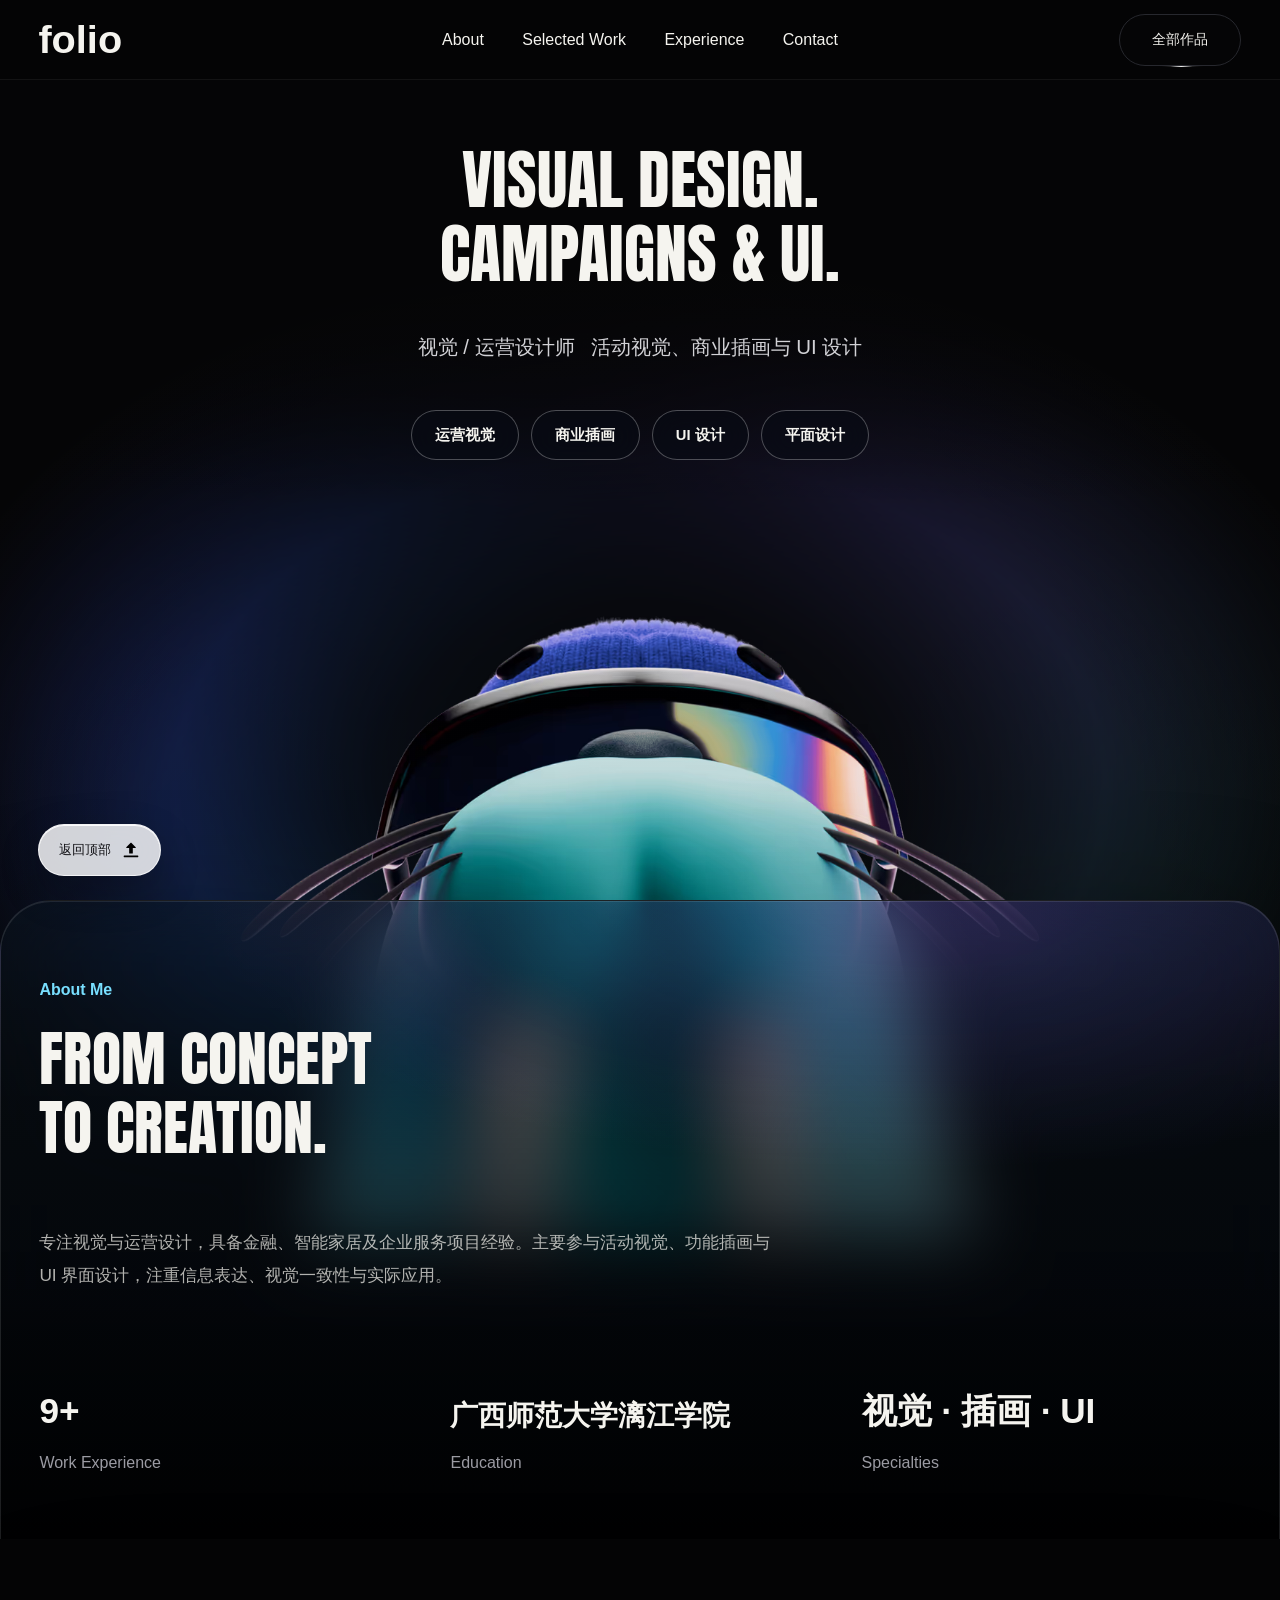
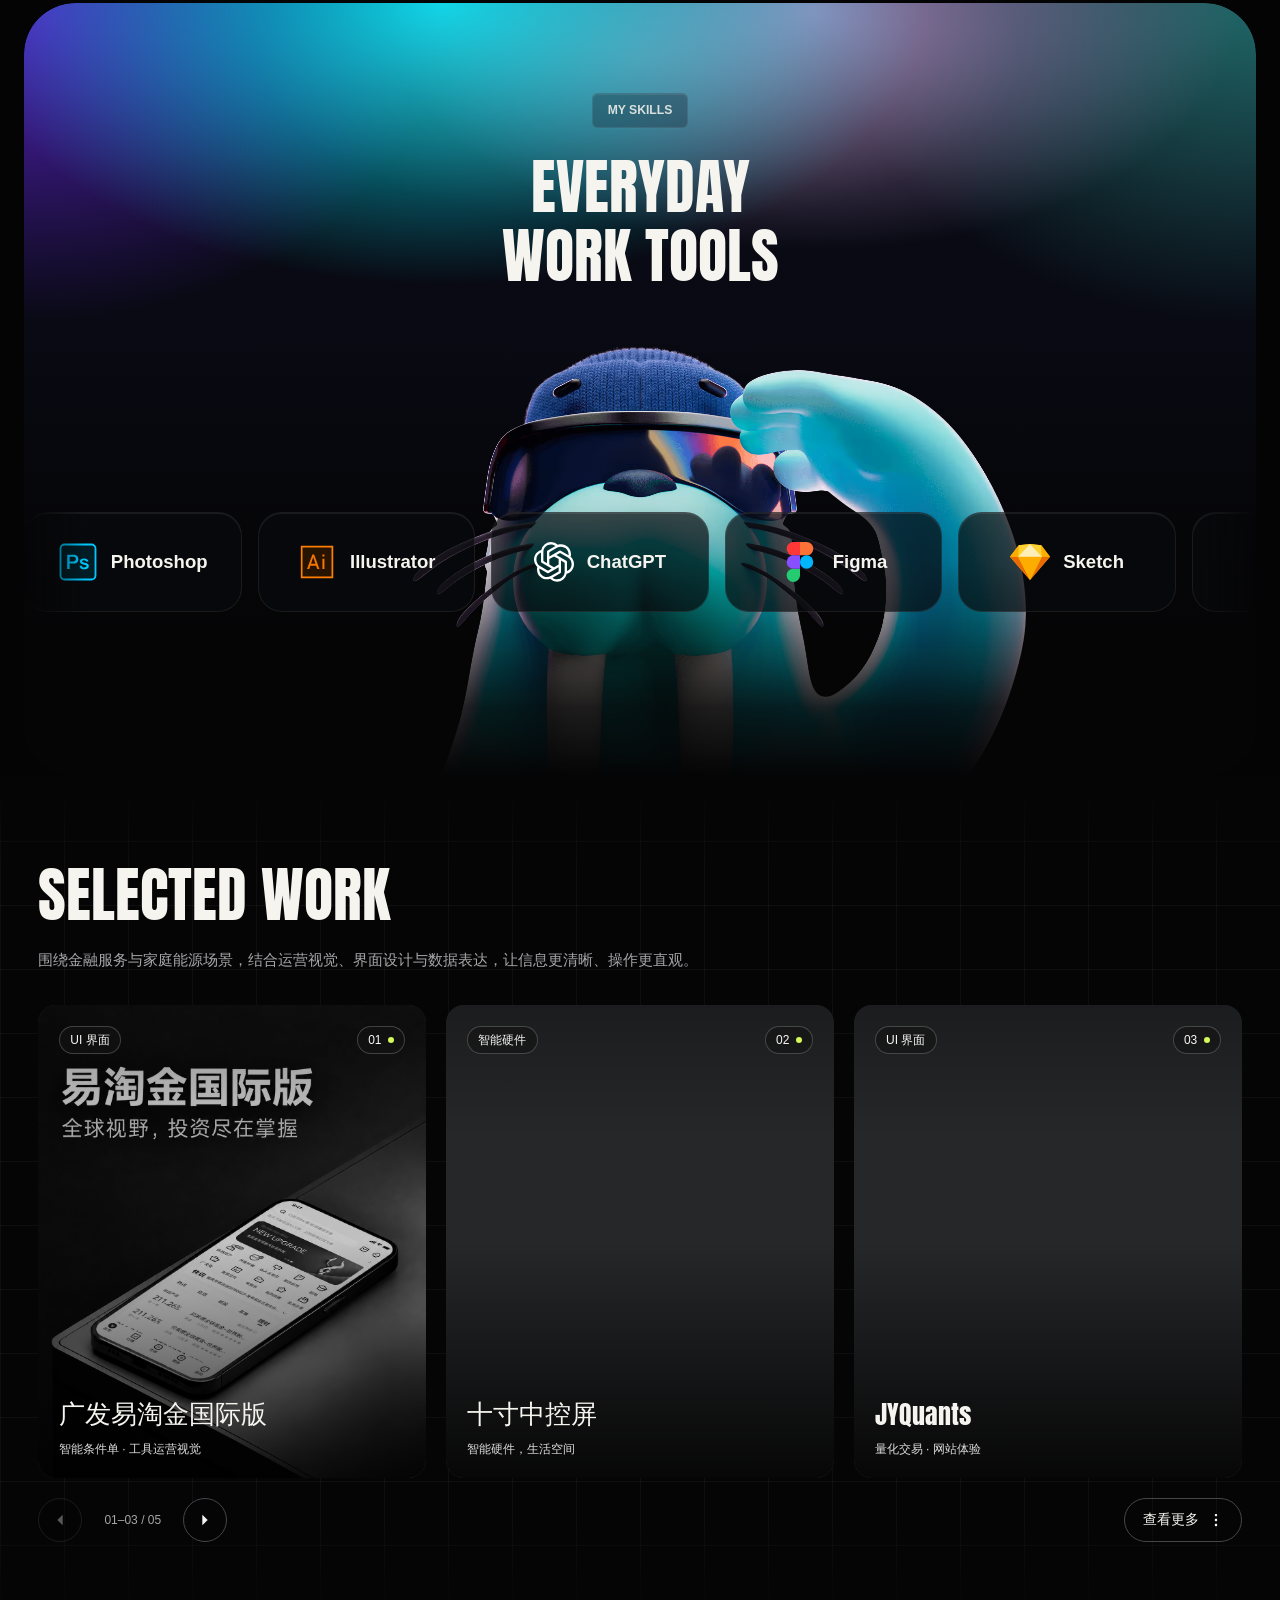
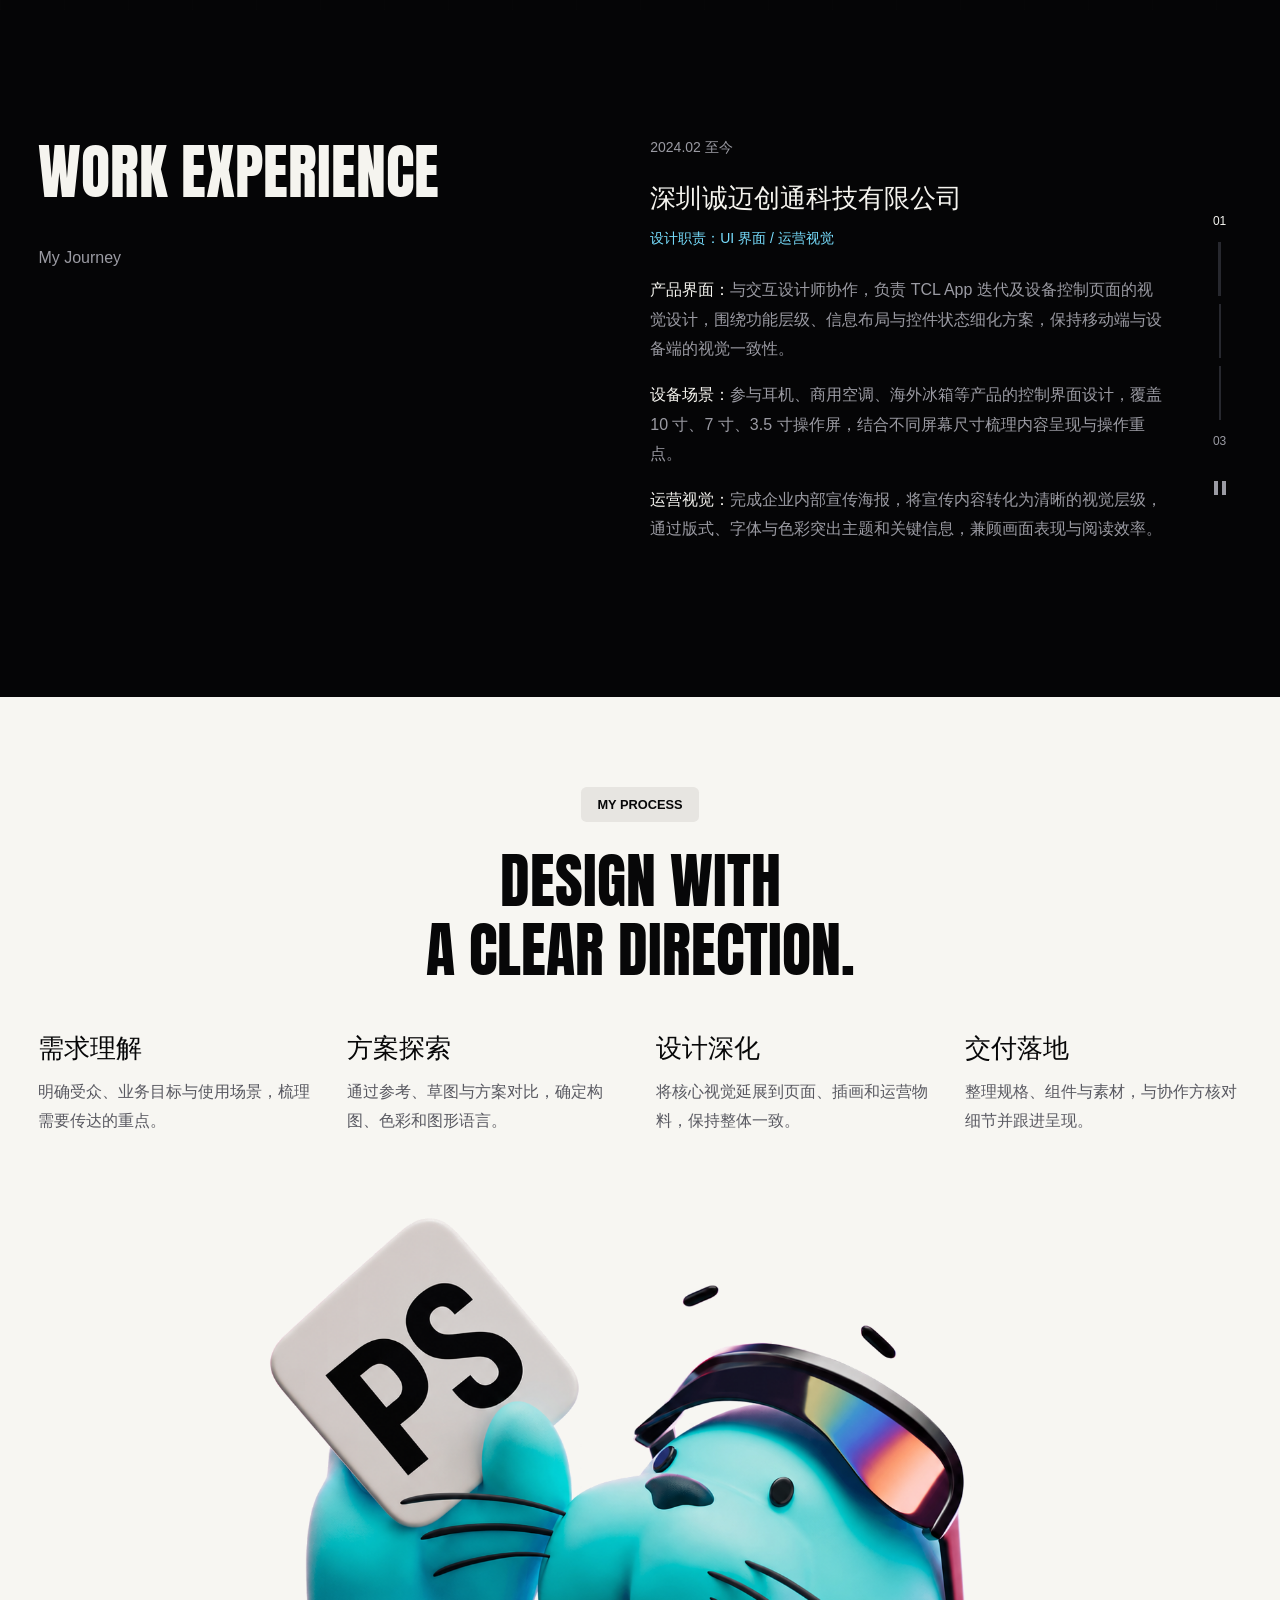
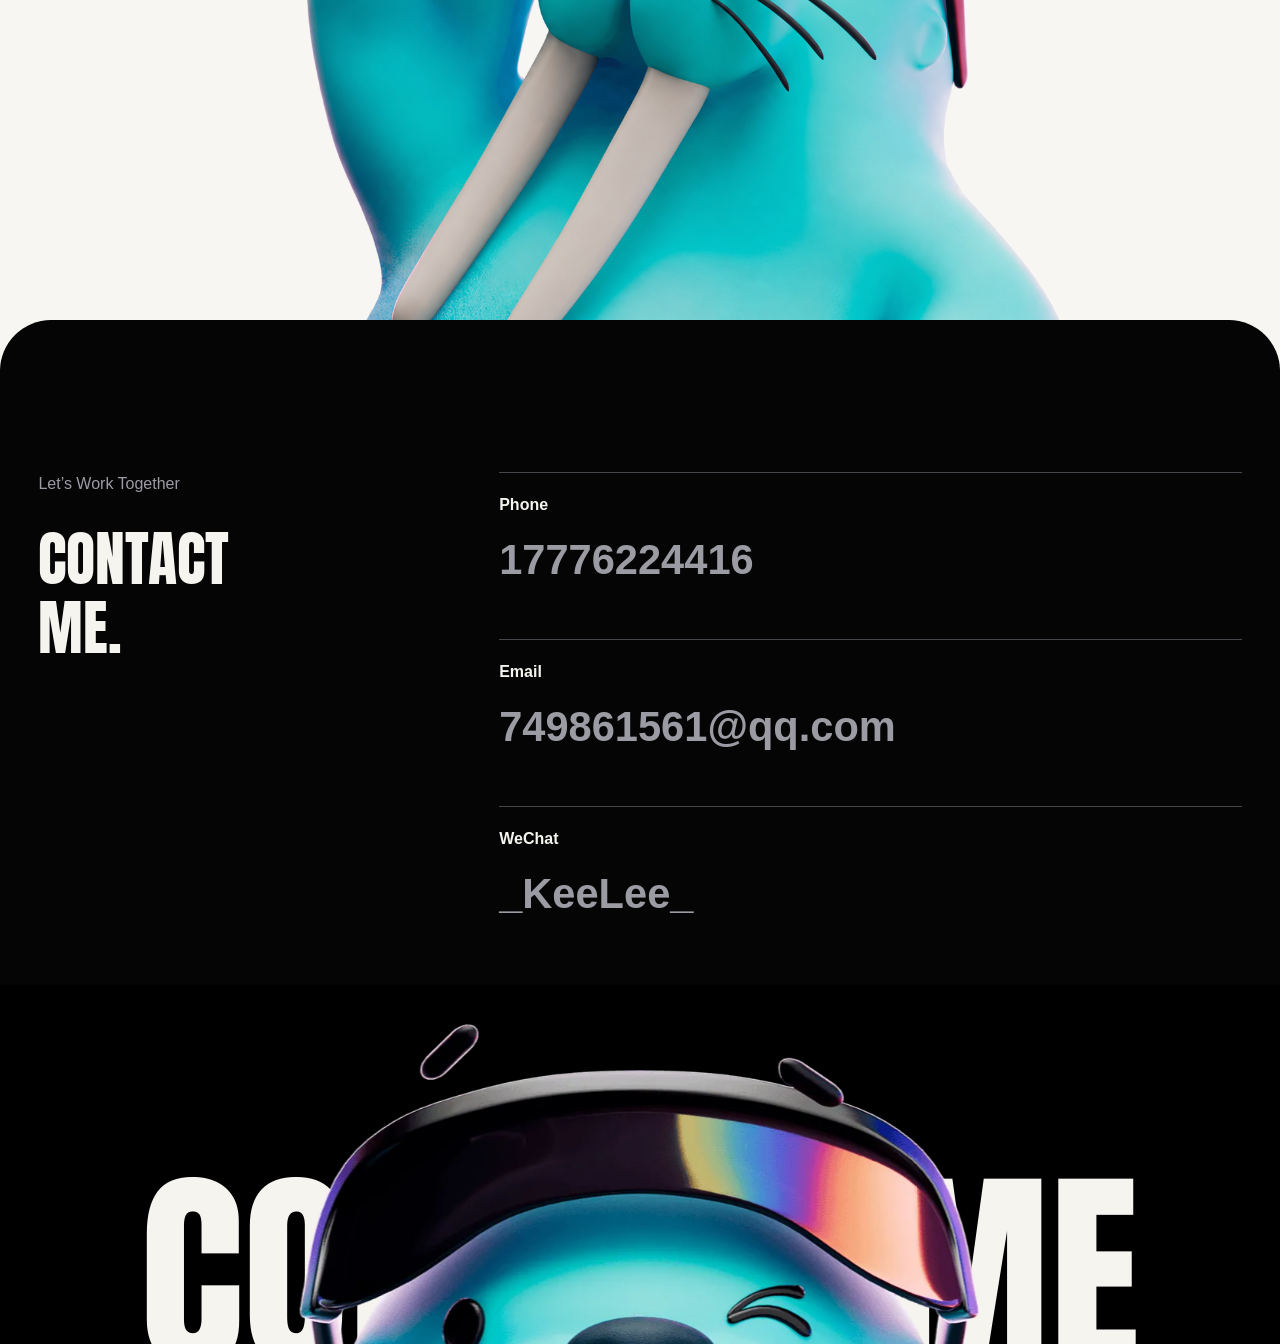
==== index.html @ f7115ee8 "Add personal portfolio website and deployment documentation" ====
<!doctype html>
<html lang="zh-CN">
  <head>
    <meta charset="UTF-8" />
    <meta name="viewport" content="width=device-width, initial-scale=1" />
    <meta name="color-scheme" content="dark" />
    <meta name="description" content="视觉与运营设计作品集，展示活动视觉、商业插画与 UI 界面设计，以及金融、智能家居和企业服务项目经验。" />
    <title>Folio | Visual &amp; Campaign Design</title>
    <link rel="preload" as="image" href="assets/walrus/hero.avif" type="image/avif" media="(min-width: 768px)" />
    <link rel="preload" as="image" href="assets/walrus/hero-mobile-extended.webp" type="image/webp" media="(max-width: 767px)" />
    <link rel="preload" href="assets/fonts/Anton-Regular.ttf" as="font" type="font/ttf" crossorigin />
    <link rel="stylesheet" href="styles.css?v=20260927-about-fluid" />
    <script src="projects.js?v=20260927-jyquants" defer></script>
    <script src="featured.js?v=20260927-jyquants-selected" defer></script>
    <script src="project-cards.js?v=20260927-category-tags" defer></script>
    <script src="script.js?v=20260927-mobile-refinement" defer></script>
  </head>
  <body class="home-page">
    <a class="skip-link" href="#main">跳转到正文</a>

    <header class="site-header" data-header>
      <a class="wordmark" href="#top" aria-label="Folio 首页">folio</a>
      <button class="menu-button" type="button" aria-expanded="false" aria-controls="site-nav" data-menu-button>菜单</button>
      <nav id="site-nav" class="site-nav" aria-label="主导航" data-nav>
        <a href="#work" lang="en">About</a>
        <a href="#selected-work" lang="en">Selected Work</a>
        <a href="#projects" lang="en">Experience</a>
        <a href="#contact" lang="en">Contact</a>
        <a class="home-mobile-work" href="work.html">全部作品</a>
      </nav>
      <a class="header-contact star-border-container custom-class" href="work.html" style="--star-color: white; --star-speed: 5s;">
        <span class="border-gradient-bottom" aria-hidden="true"></span>
        <span class="border-gradient-top" aria-hidden="true"></span>
        <span class="inner-content">
          <span>全部作品</span>
        </span>
      </a>
    </header>

    <main id="main">
      <div class="hero-world">
        <div class="hero-world-visual" data-image-frame>
          <picture>
            <source media="(max-width: 767px)" srcset="assets/walrus/hero-mobile-extended.webp" width="1092" height="1440" />
            <img src="assets/walrus/hero.avif" width="1100" height="868" alt="A turquoise walrus character wearing a blue beanie and reflective visor" fetchpriority="high" />
          </picture>
          <p class="media-fallback" aria-hidden="true">Hero artwork unavailable</p>
        </div>
        <section id="top" class="hero">
          <div class="hero-content reveal" data-reveal>
            <h1 lang="en"><span>Visual design.</span><span>Campaigns &amp; UI.</span></h1>
            <p class="hero-intro"><span>视觉 / 运营设计师</span><span>活动视觉、商业插画与 UI 设计</span></p>
            <ul class="hero-tags" aria-label="设计方向">
              <li>运营视觉</li>
              <li>商业插画</li>
              <li>UI 设计</li>
              <li>平面设计</li>
            </ul>
          </div>
        </section>

        <section id="work" class="work-bridge">
          <div class="work-glass-card reveal" data-reveal>
            <div>
              <p class="work-label" lang="en">About Me</p>
              <h2 class="home-cn-title" lang="en"><span>From concept</span><span>to creation.</span></h2>
            </div>
            <div class="work-glass-copy">
              <p>专注视觉与运营设计，具备金融、智能家居及企业服务项目经验。主要参与活动视觉、功能插画与 UI 界面设计，注重信息表达、视觉一致性与实际应用。</p>
            </div>
            <dl id="services" class="work-profile-facts" aria-label="个人信息">
              <div><dd>9+</dd><dt lang="en">Work Experience</dt></div>
              <div><dd class="work-profile-school">广西师范大学漓江学院</dd><dt lang="en">Education</dt></div>
              <div><dd>视觉 · 插画 · UI</dd><dt lang="en">Specialties</dt></div>
            </dl>
          </div>
        </section>
      </div>

      <section id="about" class="partners" aria-labelledby="partners-title" data-partners>
        <div class="partners-aurora" aria-hidden="true"></div>

        <div class="partners-copy reveal" data-reveal>
          <p lang="en">My Skills</p>
          <h2 id="partners-title" lang="en"><span>Everyday</span><span>Work Tools</span></h2>
        </div>

        <div class="partners-art">
          <figure class="partners-mascot" data-image-frame>
            <img src="assets/walrus/salute.avif" width="1540" height="1848" alt="The turquoise walrus character saluting behind the collaborator logos" loading="lazy" />
            <p class="media-fallback" aria-hidden="true">Mascot artwork unavailable</p>
          </figure>
        </div>

        <div class="partner-rail" role="region" aria-label="个人技能：设计软件与 AI 工具。可拖动或使用左右方向键浏览。" tabindex="0" data-partner-rail>
          <div class="partner-flow" data-partner-flow>
            <div class="partner-track" data-partner-track>
              <div class="partner-logo-group" role="list">
                <div class="partner-logo-card" role="listitem"><img class="tool-logo tool-logo-photoshop" src="assets/tool-logos/photoshop-custom.svg" alt="" width="40" height="40" loading="lazy" decoding="async"><span>Photoshop</span></div>
                <div class="partner-logo-card" role="listitem"><img class="tool-logo tool-logo-illustrator" src="assets/tool-logos/illustrator-custom.svg" alt="" width="40" height="40" loading="lazy" decoding="async"><span>Illustrator</span></div>
                <div class="partner-logo-card" role="listitem"><img class="tool-logo tool-logo-chatgpt" src="assets/tool-logos/chatgpt.svg" alt="" width="40" height="40" loading="lazy" decoding="async"><span>ChatGPT</span></div>
                <div class="partner-logo-card" role="listitem"><img class="tool-logo tool-logo-figma" src="assets/tool-logos/figma.svg" alt="" width="40" height="40" loading="lazy" decoding="async"><span>Figma</span></div>
                <div class="partner-logo-card" role="listitem"><img class="tool-logo tool-logo-sketch" src="assets/tool-logos/sketch.svg" alt="" width="40" height="40" loading="lazy" decoding="async"><span>Sketch</span></div>
                <div class="partner-logo-card" role="listitem"><img class="tool-logo tool-logo-xd" src="assets/tool-logos/xd.svg" alt="" width="40" height="40" loading="lazy" decoding="async"><span>XD</span></div>
                <div class="partner-logo-card" role="listitem"><img class="tool-logo tool-logo-jimeng" src="assets/tool-logos/jimeng.svg" alt="" width="40" height="40" loading="lazy" decoding="async"><span>即梦AI</span></div>
                <div class="partner-logo-card" role="listitem"><img class="tool-logo tool-logo-nanobanana" src="assets/tool-logos/nanobanana.svg" alt="" width="40" height="40" loading="lazy" decoding="async"><span>Nano Banana</span></div>
              </div>
              <div class="partner-logo-group" aria-hidden="true">
                <div class="partner-logo-card"><img class="tool-logo tool-logo-photoshop" src="assets/tool-logos/photoshop-custom.svg" alt="" width="40" height="40" loading="lazy" decoding="async"><span>Photoshop</span></div>
                <div class="partner-logo-card"><img class="tool-logo tool-logo-illustrator" src="assets/tool-logos/illustrator-custom.svg" alt="" width="40" height="40" loading="lazy" decoding="async"><span>Illustrator</span></div>
                <div class="partner-logo-card"><img class="tool-logo tool-logo-chatgpt" src="assets/tool-logos/chatgpt.svg" alt="" width="40" height="40" loading="lazy" decoding="async"><span>ChatGPT</span></div>
                <div class="partner-logo-card"><img class="tool-logo tool-logo-figma" src="assets/tool-logos/figma.svg" alt="" width="40" height="40" loading="lazy" decoding="async"><span>Figma</span></div>
                <div class="partner-logo-card"><img class="tool-logo tool-logo-sketch" src="assets/tool-logos/sketch.svg" alt="" width="40" height="40" loading="lazy" decoding="async"><span>Sketch</span></div>
                <div class="partner-logo-card"><img class="tool-logo tool-logo-xd" src="assets/tool-logos/xd.svg" alt="" width="40" height="40" loading="lazy" decoding="async"><span>XD</span></div>
                <div class="partner-logo-card"><img class="tool-logo tool-logo-jimeng" src="assets/tool-logos/jimeng.svg" alt="" width="40" height="40" loading="lazy" decoding="async"><span>即梦AI</span></div>
                <div class="partner-logo-card"><img class="tool-logo tool-logo-nanobanana" src="assets/tool-logos/nanobanana.svg" alt="" width="40" height="40" loading="lazy" decoding="async"><span>Nano Banana</span></div>
              </div>
            </div>
          </div>
        </div>
      </section>

      <section id="selected-work" class="home-selected" aria-labelledby="selected-work-title">
        <div class="selected-shell">
          <header class="home-selected-heading">
            <h2 id="selected-work-title" lang="en">Selected Work</h2>
            <p class="selected-intro">围绕金融服务与家庭能源场景，结合运营视觉、界面设计与数据表达，让信息更清晰、操作更直观。</p>
          </header>
          <div id="selected-gallery" class="selected-grid" role="group" aria-label="精选作品，可横向滚动浏览">
          </div>
          <footer class="selected-footer">
            <div class="selected-controls" hidden>
              <button type="button" data-selected-prev aria-label="查看上一组精选作品" aria-controls="selected-gallery"><svg class="selected-arrow" viewBox="256 256 512 512" width="32" height="32" aria-hidden="true" focusable="false"><path d="M597.333333 512l-170.666666 170.666667V341.333333l170.666666 170.666667z" fill="currentColor" /></svg></button>
              <span class="selected-range" aria-live="polite" aria-atomic="true"></span>
              <button type="button" data-selected-next aria-label="查看下一组精选作品" aria-controls="selected-gallery"><svg class="selected-arrow" viewBox="256 256 512 512" width="32" height="32" aria-hidden="true" focusable="false"><path d="M597.333333 512l-170.666666 170.666667V341.333333l170.666666 170.666667z" fill="currentColor" /></svg></button>
            </div>
            <a class="selected-more" href="work.html">查看更多 <img class="selected-more-icon" src="assets/tool-logos/view-more-white.svg" alt="" aria-hidden="true" width="14" height="14"></a>
          </footer>
        </div>
      </section>

      <section id="projects" class="experience-timeline" aria-labelledby="experience-title">
        <div class="experience-layout">
          <header class="experience-heading">
            <h2 id="experience-title" lang="en">Work Experience</h2>
            <p lang="en">My Journey</p>
          </header>
          <div class="experience-player" data-experience-player>
            <div class="experience-viewport" id="experience-viewport" tabindex="0" role="region" aria-label="工作经历，可上下滚动浏览" data-experience-viewport>
          <ol class="experience-flow" aria-label="按时间从新到旧排列的工作经历">
            <li class="experience-entry">
              <article aria-labelledby="experience-identity">
                <h3 id="experience-identity" lang="zh-CN">深圳诚迈创通科技有限公司</h3>
                <button class="experience-expand" type="button" aria-expanded="false" aria-controls="experience-identity-content">查看更多 <span aria-hidden="true">＋</span></button>
                <div class="experience-content" id="experience-identity-content">
                  <time class="experience-date" datetime="2024-02">2024.02 至今</time>
                <p class="experience-role">设计职责：UI 界面 / 运营视觉</p>
                <ul class="experience-details">
                  <li><strong>产品界面：</strong>与交互设计师协作，负责 TCL App 迭代及设备控制页面的视觉设计，围绕功能层级、信息布局与控件状态细化方案，保持移动端与设备端的视觉一致性。</li>
                  <li><strong>设备场景：</strong>参与耳机、商用空调、海外冰箱等产品的控制界面设计，覆盖 10 寸、7 寸、3.5 寸操作屏，结合不同屏幕尺寸梳理内容呈现与操作重点。</li>
                  <li><strong>运营视觉：</strong>完成企业内部宣传海报，将宣传内容转化为清晰的视觉层级，通过版式、字体与色彩突出主题和关键信息，兼顾画面表现与阅读效率。</li>
                </ul>
                              </div>
              </article>
            </li>
            <li class="experience-entry">
              <article aria-labelledby="experience-motion">
                <h3 id="experience-motion" lang="zh-CN">博彦科技股份有限公司</h3>
                <button class="experience-expand" type="button" aria-expanded="false" aria-controls="experience-motion-content">查看更多 <span aria-hidden="true">＋</span></button>
                <div class="experience-content" id="experience-motion-content">
                  <time class="experience-date" datetime="2021-02">2021.02 至 2023.12</time>
                <p class="experience-role">设计职责：金融 UI / 活动视觉 / 插画</p>
                <ul class="experience-details">
                  <li><strong>运营与插画：</strong>独立完成功能页插画、活动视觉与休市日历设计，结合金融业务与节日主题，通过构图、色彩和图形突出活动权益与关键信息。</li>
                  <li><strong>产品界面：</strong>负责广发易淘金国际版 App 迭代及开户系统的界面视觉，细化布局、图标与操作状态，梳理金融信息层级，让业务内容更清晰、页面更易读。</li>
                  <li><strong>设计规范：</strong>协助建立 UI 规范，梳理字体、色彩、控件与状态样式，统一组件和页面表现，为后续迭代提供可复用的视觉参考。</li>
                </ul>
                              </div>
              </article>
            </li>
            <li class="experience-entry">
              <article aria-labelledby="experience-digital">
                <h3 id="experience-digital" lang="zh-CN">深圳蓝凌软件股份有限公司</h3>
                <button class="experience-expand" type="button" aria-expanded="false" aria-controls="experience-digital-content">查看更多 <span aria-hidden="true">＋</span></button>
                <div class="experience-content" id="experience-digital-content">
                  <time class="experience-date" datetime="2017-07">2017.07 至 2020.12</time>
                <p class="experience-role">设计职责：企业服务 UI / 宣传视觉</p>
                <ul class="experience-details">
                  <li><strong>界面设计：</strong>负责蓝凌专属钉钉的门户与小程序界面，将业务需求转化为页面布局与视觉方案，梳理功能入口和信息层级，让企业办公内容更清晰、操作重点更突出。</li>
                  <li><strong>宣传视觉：</strong>完成宣传横幅与产品海报，围绕产品定位探索构图、字体与色彩搭配，突出产品特点和核心信息，保持宣传物料的视觉一致性。</li>
                  <li><strong>组件协作：</strong>参与需求讨论与自定义组件的视觉完善，细化布局、样式和信息呈现，协调组件与整体页面的关系，支持设计方案整理与交付。</li>
                </ul>
                              </div>
              </article>
            </li>
          </ol>
            </div>
            <div class="experience-controls" aria-label="工作经历播放控制">
              <span class="experience-count" aria-hidden="true" data-experience-count>01</span>
              <div class="experience-progress" aria-label="选择工作经历">
                <button type="button" class="experience-segment" aria-label="查看深圳诚迈创通科技有限公司的经历" aria-controls="experience-viewport" aria-current="step" data-experience-step="0"><span><i></i></span></button>
                <button type="button" class="experience-segment" aria-label="查看博彦科技股份有限公司的经历" aria-controls="experience-viewport" data-experience-step="1"><span><i></i></span></button>
                <button type="button" class="experience-segment" aria-label="查看深圳蓝凌软件股份有限公司的经历" aria-controls="experience-viewport" data-experience-step="2"><span><i></i></span></button>
              </div>
              <span class="experience-total" aria-hidden="true">03</span>
              <button type="button" class="experience-toggle" data-experience-toggle aria-label="暂停自动播放" aria-controls="experience-viewport"><span class="experience-playback-icon" aria-hidden="true"></span></button>
            </div>
          </div>
        </div>
      </section>

      <section id="process" class="process-interlude" aria-labelledby="process-title">
        <div class="process-copy reveal" data-reveal>
          <p lang="en">My Process</p>
          <h2 id="process-title" class="home-cn-title" lang="en"><span>Design with</span><span>a clear direction.</span></h2>
          <ol class="home-methods">
            <li><svg class="method-icon" viewBox="0 0 24 24" width="28" height="28" fill="none" stroke="currentColor" stroke-width="1.6" stroke-linecap="round" stroke-linejoin="round" aria-hidden="true" focusable="false"><circle cx="10.5" cy="10.5" r="6.5"/><path d="m16 16 5 5M8 9h5M8 12h3"/></svg><h3 lang="zh-CN">需求理解</h3><p>明确受众、业务目标与使用场景，梳理需要传达的重点。</p></li>
            <li><svg class="method-icon" viewBox="0 0 24 24" width="28" height="28" fill="none" stroke="currentColor" stroke-width="1.6" stroke-linecap="round" stroke-linejoin="round" aria-hidden="true" focusable="false"><path d="M9 18h6M10 22h4M8.5 14.5a6 6 0 1 1 7 0c-.8.6-1.5 1.5-1.5 3.5h-4c0-2-.7-2.9-1.5-3.5Z"/></svg><h3 lang="zh-CN">方案探索</h3><p>通过参考、草图与方案对比，确定构图、色彩和图形语言。</p></li>
            <li><svg class="method-icon" viewBox="0 0 24 24" width="28" height="28" fill="none" stroke="currentColor" stroke-width="1.6" stroke-linecap="round" stroke-linejoin="round" aria-hidden="true" focusable="false"><path d="m12 3 9 5-9 5-9-5 9-5ZM3 12l9 5 9-5M3 16l9 5 9-5"/></svg><h3 lang="zh-CN">设计深化</h3><p>将核心视觉延展到页面、插画和运营物料，保持整体一致。</p></li>
            <li><svg class="method-icon" viewBox="0 0 24 24" width="28" height="28" fill="none" stroke="currentColor" stroke-width="1.6" stroke-linecap="round" stroke-linejoin="round" aria-hidden="true" focusable="false"><rect x="4" y="5" width="16" height="16" rx="2"/><path d="M9 5V3h6v2M8 13l3 3 5-6"/></svg><h3 lang="zh-CN">交付落地</h3><p>整理规格、组件与素材，与协作方核对细节并跟进呈现。</p></li>
          </ol>
        </div>

        <figure class="process-art" data-image-frame>
          <img src="assets/walrus/token-ps.png" width="1341" height="1173" alt="The turquoise walrus character holding a tilted white PS card" loading="lazy" />
          <p class="media-fallback" aria-hidden="true">Process artwork unavailable</p>
        </figure>
      </section>


      <section id="contact" class="contact-directory" aria-labelledby="contact-directory-title">
        <header class="contact-directory-heading">
          <p lang="en">Let’s Work Together</p>
          <h2 id="contact-directory-title" lang="en">Contact<span class="contact-title-break"><br></span> Me.</h2>
        </header>
        <dl class="contact-directory-details">
          <div><dt lang="en">Phone</dt><dd><a href="tel:17776224416">17776224416</a></dd></div>
          <div><dt lang="en">Email</dt><dd><a href="mailto:749861561@qq.com">749861561@qq.com</a></dd></div>
          <div><dt lang="en">WeChat</dt><dd>_KeeLee_</dd></div>
        </dl>
      </section>



    </main>

    <!-- Keep the fixed control outside the footer stacking context. -->
    <a class="end-back" href="#top">返回顶部 <img class="end-back-icon" src="assets/tool-logos/back-to-top.svg" alt="" aria-hidden="true" width="18" height="18"></a>

    <footer class="end-scene" aria-label="作品集页脚">
      <div class="end-artwork">
        <p class="end-word" aria-hidden="true">CONTACT ME</p>
        <figure class="end-mascot" data-image-frame>
          <div class="end-mascot-reveal reveal" data-reveal>
            <img class="end-mascot-head" src="assets/walrus/footer-wide.webp" width="1272" height="976" alt="A smiling turquoise walrus character appearing above the contact wordmark" loading="lazy" />
            <img class="end-mascot-body" src="assets/walrus/footer-body-extended.png" width="1000" height="1573" alt="" aria-hidden="true" loading="lazy" />
            <p class="media-fallback" aria-hidden="true">Mascot artwork unavailable</p>
          </div>
        </figure>
      </div>
    </footer>
  </body>
</html>
---- styles.css ----
/* Reference-inspired condensed display type; self-hosted under SIL OFL. */
@font-face {
  font-family: "Anton";
  src: url("assets/fonts/Anton-Regular.ttf") format("truetype");
  font-style: normal;
  font-weight: 400;
  font-display: swap;
}

:root {
  --bg: #050506;
  --surface: #101115;
  --text: #f5f4ef;
  --muted: #9b9ba3;
  --line: #27282e;
  --cyan: #78dfff;
  --page-pad: clamp(1.25rem, 3vw, 3.5rem);
  --section-gap: clamp(7rem, 13vw, 14rem);
  --desktop-scene-height: clamp(48rem, 100dvh, 56.25rem);
  --ease: cubic-bezier(0.16, 1, 0.3, 1);
  color-scheme: dark;
}

* { box-sizing: border-box; }
html { scroll-behavior: smooth; scroll-padding-top: 7rem; }
body {
  margin: 0;
  overflow-x: hidden;
  background: var(--bg);
  color: var(--text);
  font-family: "Helvetica Neue", "Arial Nova", Arial, sans-serif;
  font-size: 1rem;
  line-height: 1.5;
  text-rendering: optimizeLegibility;
}
a { color: inherit; text-decoration: none; }
button, a { -webkit-tap-highlight-color: transparent; }
button { color: inherit; font: inherit; }
img { display: block; width: 100%; height: 100%; object-fit: cover; }
h1, h2, h3, p { margin: 0; }
h1, h2, h3 {
  font-family: Impact, Haettenschweiler, "Arial Narrow Bold", sans-serif;
  font-stretch: condensed;
  font-weight: 800;
  letter-spacing: 0;
  text-transform: uppercase;
}
:focus-visible { outline: 3px solid var(--cyan); outline-offset: 5px; }

.skip-link {
  position: fixed; top: .75rem; left: .75rem; z-index: 50;
  padding: .75rem 1rem; transform: translateY(-160%);
  border-radius: 999px; background: var(--text); color: #111115; font-weight: 700;
}
.skip-link:focus { transform: translateY(0); }
.section-shell { width: min(100%, 100rem); margin-inline: auto; padding-inline: var(--page-pad); }

.site-header {
  position: fixed; inset: 0 0 auto; z-index: 40;
  display: grid; grid-template-columns: 1fr auto 1fr; align-items: center;
  min-height: 6.5rem; padding-inline: var(--page-pad);
  border-bottom: 1px solid rgba(255,255,255,.06);
  background: rgba(5,5,6,.84);
  backdrop-filter: blur(18px) saturate(125%);
  -webkit-backdrop-filter: blur(18px) saturate(125%);
}
.wordmark {
  width: max-content; font-size: clamp(2rem, 3.1vw, 3rem); font-weight: 800;
  letter-spacing: 0; line-height: 1;
}
.site-nav { display: flex; align-items: center; gap: clamp(2rem, 5vw, 5.5rem); white-space: nowrap; }
.site-nav a { position: relative; font-size: clamp(.95rem, 1.25vw, 1.2rem); font-weight: 500; }
.site-nav a::after {
  position: absolute; right: 0; bottom: -.45rem; left: 0; height: 1px; content: "";
  transform: scaleX(0); transform-origin: right; background: currentColor;
  transition: transform 260ms var(--ease);
}
.site-nav a:hover::after, .site-nav a:focus-visible::after { transform: scaleX(1); transform-origin: left; }
.header-contact {
  position: relative;
  display: inline-block;
  justify-self: end;
  padding: 1px;
  border-radius: 999px;
  overflow: hidden;
  white-space: nowrap;
  isolation: isolate;
  transition: transform 220ms var(--ease);
}
.header-contact .border-gradient-bottom,
.header-contact .border-gradient-top {
  position: absolute;
  z-index: 0;
  inset: -160%;
  width: auto;
  height: auto;
  border-radius: 50%;
  opacity: .9;
  background: conic-gradient(from 0deg, transparent 0 43%, var(--star-color, white) 49%, transparent 55% 100%);
  pointer-events: none;
  animation: star-border-orbit var(--star-speed, 5s) linear infinite;
}
.header-contact .border-gradient-bottom {
  filter: blur(7px);
  opacity: .58;
}
.header-contact .border-gradient-top {
  animation-delay: -2.5s;
}
.header-contact .inner-content {
  position: relative;
  z-index: 1;
  display: inline-flex;
  min-height: 4rem;
  align-items: center;
  gap: 1.2rem;
  padding: 0 2rem;
  border: 1px solid var(--line);
  border-radius: 999px;
  background: var(--bg);
  color: var(--text);
  font-size: clamp(.95rem, 1.25vw, 1.2rem);
  font-weight: 500;
  transition: background-color 220ms ease, border-color 220ms ease, box-shadow 220ms ease;
}
.header-contact:hover, .header-contact:focus-visible {
  transform: translateY(-2px);
}
.header-contact:hover .inner-content, .header-contact:focus-visible .inner-content {
  border-color: rgba(255,255,255,.72);
  background: rgba(5,5,6,.96);
  box-shadow: inset 0 0 0 1px rgba(255,255,255,.05);
}
@keyframes star-border-orbit { to { transform: rotate(1turn); } }
.menu-button { display: none; min-width: 3.25rem; min-height: 2.75rem; padding: 0; border: 0; background: transparent; }

.hero-world {
  position: relative;
  overflow: hidden;
  isolation: isolate;
  background: var(--bg);
}
.hero-world-visual {
  position: absolute;
  inset: 0;
  z-index: -2;
  overflow: hidden;
  background: var(--bg);
}
.hero-world-visual::before {
  position: absolute;
  top: clamp(17rem, 28dvh, 21rem);
  left: 50%;
  z-index: 0;
  width: min(104rem, 122vw);
  height: clamp(38rem, 67vw, 58rem);
  content: "";
  pointer-events: none;
  opacity: .42;
  background:
    radial-gradient(circle at 16% 58%, rgba(59, 70, 255, .62), transparent 42%),
    radial-gradient(circle at 31% 82%, rgba(24, 211, 242, .48), transparent 44%),
    radial-gradient(circle at 72% 35%, rgba(120, 76, 255, .4), transparent 44%),
    radial-gradient(circle at 88% 69%, rgba(48, 175, 145, .42), transparent 46%);
  filter: blur(clamp(5rem, 8vw, 9rem)) saturate(105%);
  mix-blend-mode: screen;
  transform: translateX(-50%);
  -webkit-mask-image: radial-gradient(ellipse 48% 62% at 50% 60%, transparent 0 14%, rgba(0,0,0,.28) 35%, #000 62%, rgba(0,0,0,.58) 80%, transparent 100%);
  mask-image: radial-gradient(ellipse 48% 62% at 50% 60%, transparent 0 14%, rgba(0,0,0,.28) 35%, #000 62%, rgba(0,0,0,.58) 80%, transparent 100%);
}
.hero-world-visual::after {
  position: absolute;
  inset: 0;
  z-index: 2;
  content: "";
  pointer-events: none;
  background:
    linear-gradient(180deg, #050506 0, rgba(5,5,6,.86) 13%, transparent 33%, transparent 76%, rgba(5,5,6,.3) 100%),
    radial-gradient(ellipse 82% 76% at 50% 63%, transparent 48%, rgba(5,5,6,.2) 78%, #050506 100%);
}
.hero-world-visual img {
  position: absolute;
  top: 0;
  left: 50%;
  z-index: 1;
  width: max(100%, 120dvh);
  max-width: none;
  height: auto;
  min-height: 0;
  object-position: center top;
  transform: translate(-50%, clamp(10rem, 24dvh, 15rem)) scale(1.04);
  transform-origin: center top;
}
.hero {
  position: relative; display: grid; min-height: 100dvh; place-items: start center;
  padding: clamp(10.5rem, 15vh, 13rem) var(--page-pad) 3rem;
}
.hero::after {
  position: absolute; inset: 0; z-index: -1; content: ""; pointer-events: none;
  background: linear-gradient(180deg, rgba(5,5,6,.05), rgba(5,5,6,0) 55%, rgba(5,5,6,.08));
}
.hero-content { display: grid; justify-items: center; width: min(100%, 92rem); text-align: center; }
.hero h1 { font-size: clamp(4rem, 7.4vw, 8.6rem); line-height: .93; }
.hero h1 span { display: block; }
.hero-intro {
  max-width: 59rem; margin-top: clamp(1.8rem, 3vw, 3rem); color: var(--muted);
  font-size: clamp(1.1rem, 1.7vw, 1.65rem); line-height: 1.35;
}
.hero-intro strong { color: var(--text); font-weight: 650; }
.hero-tags {
  display: flex;
  flex-wrap: wrap;
  justify-content: center;
  gap: .75rem;
  margin-top: clamp(2rem, 3.6vw, 3.5rem);
  padding: 0;
  list-style: none;
}
.hero-tags li {
  display: inline-flex;
  min-height: 3.1rem;
  align-items: center;
  justify-content: center;
  padding: 0 1.45rem;
  border: 1px solid rgba(255,255,255,.28);
  border-radius: 999px;
  background: rgba(8,12,20,.56);
  color: var(--text);
  font-size: clamp(.92rem, 1.1vw, 1.05rem);
  font-weight: 600;
  backdrop-filter: blur(16px);
  -webkit-backdrop-filter: blur(16px);
}
.primary-button {
  display: inline-flex; min-height: 4.7rem; align-items: center; gap: 1.6rem;
  margin-top: clamp(2rem, 3.6vw, 3.5rem); padding: 0 2.7rem; border-radius: 999px;
  background: var(--text); color: #111115; font-size: clamp(1rem, 1.4vw, 1.3rem);
  font-weight: 550; white-space: nowrap; transition: transform 220ms var(--ease), box-shadow 220ms ease;
}
.primary-button:hover, .primary-button:focus-visible { transform: translateY(-4px); box-shadow: 0 1.3rem 4rem rgba(77,194,255,.2); }
.primary-button:active, .header-contact:active, .copy-button:active { transform: scale(.98); }

.work-bridge {
  position: relative;
  z-index: 2;
  min-height: 0;
  padding: 0;
  scroll-margin-top: 0;
}
.work-glass-card {
  position: relative;
  display: grid;
  grid-template-columns: 1fr;
  gap: clamp(2rem, 5vw, 4rem);
  align-content: center;
  align-items: end;
  width: 100%;
  min-height: 62dvh;
  margin: 0;
  padding: clamp(3rem, 6vw, 6.5rem) max(var(--page-pad), calc(50vw - 48rem + var(--page-pad))) clamp(6rem, 9vw, 9rem);
  overflow: hidden;
  border: 1px solid rgba(255,255,255,.11);
  border-bottom: 0;
  border-radius: clamp(2rem, 4vw, 4.5rem) clamp(2rem, 4vw, 4.5rem) 0 0;
  background:
    radial-gradient(80% 60% at 72% 0%, rgba(126,91,255,.2), transparent 70%),
    linear-gradient(180deg, rgba(11,20,28,.52) 0%, rgba(4,8,13,.82) 62%, rgba(1,2,4,.98) 100%);
  backdrop-filter: blur(38px) saturate(128%);
  -webkit-backdrop-filter: blur(38px) saturate(128%);
  box-shadow: inset 0 1px 0 rgba(255,255,255,.1), 0 3rem 9rem rgba(0,0,0,.38);
}
.work-glass-card::before {
  position: absolute;
  inset: 0;
  content: "";
  pointer-events: none;
  background: linear-gradient(180deg, transparent 46%, rgba(0,0,0,.18) 68%, rgba(0,0,0,.55) 100%);
}
.work-glass-card > * { position: relative; z-index: 1; }
.work-label { margin-bottom: 1.4rem; color: var(--cyan); font-weight: 600; }
.work-glass-card h2 {
  max-width: none;
  font-size: clamp(3rem, 6vw, 7rem);
  line-height: .94;
}
.work-glass-card h2 span {
  display: block;
  white-space: nowrap;
}
.work-glass-copy { max-width: 52rem; padding-bottom: .45rem; }
.work-glass-copy p { color: rgba(245,244,239,.72); font-size: clamp(.94rem, 1.2vw, 1.12rem); line-height: 1.65; }
.work-glass-copy a {
  display: inline-flex;
  align-items: center;
  gap: 1.2rem;
  min-height: 3.6rem;
  margin-top: 2rem;
  padding: 0 1.6rem;
  border: 1px solid rgba(255,255,255,.65);
  border-radius: 999px;
  font-weight: 550;
  transition: background-color 200ms ease, color 200ms ease, transform 200ms var(--ease);
}
.work-glass-copy a:hover, .work-glass-copy a:focus-visible { background: var(--text); color: #111115; transform: translateY(-2px); }
.media-fallback { position: absolute; inset: 0; display: none; place-items: center; color: var(--muted); font-size: .85rem; }
.has-error img { visibility: hidden; }
.has-error .media-fallback { display: grid; }
.project-showcase {
  position: relative;
  z-index: 3;
  display: grid;
  min-height: 100dvh;
  align-content: center;
  overflow: hidden;
  padding: clamp(7rem, 10vw, 10rem) 0 clamp(4rem, 7vw, 7rem);
  background: var(--bg);
}
.project-showcase-head {
  position: relative;
  z-index: 4;
  display: grid;
  justify-items: center;
  padding-inline: var(--page-pad);
  text-align: center;
}
.project-showcase-head h2 {
  font-size: clamp(4.5rem, 8.7vw, 9.6rem);
  line-height: .86;
  white-space: nowrap;
  text-wrap: balance;
}
.project-tabs {
  display: flex;
  align-items: center;
  justify-content: center;
  gap: .65rem;
  margin-top: clamp(3rem, 5vw, 5rem);
}
.project-tab {
  min-height: 2.8rem;
  padding: 0 1.25rem;
  border: 0;
  border-radius: .35rem;
  background: #1c2027;
  color: #81838a;
  cursor: pointer;
  font-size: clamp(.9rem, 1vw, 1.05rem);
  font-weight: 550;
  white-space: nowrap;
  transition: background-color 220ms ease, color 220ms ease, transform 220ms var(--ease);
}
.project-tab:hover { color: var(--text); }
.project-tab.is-active { background: var(--text); color: #111115; }
.project-tab:active { transform: scale(.97); }
.project-stage {
  position: relative;
  height: clamp(27rem, 38vw, 36rem);
  margin-top: clamp(4.5rem, 7vw, 7rem);
}
.project-track { position: absolute; inset: 0; }
.showcase-card {
  position: absolute;
  top: 0;
  left: 50%;
  display: flex;
  width: min(40rem, 43vw);
  height: 100%;
  flex-direction: column;
  justify-content: space-between;
  padding: clamp(2.5rem, 4vw, 4.4rem);
  overflow: hidden;
  border: 1px solid rgba(255,255,255,.035);
  border-radius: clamp(.9rem, 1.5vw, 1.8rem);
  background: #11141a;
  color: var(--text);
  transition: transform 750ms var(--ease), opacity 500ms ease, filter 500ms ease, background-color 500ms ease;
  will-change: transform;
}
.showcase-card::after {
  position: absolute;
  inset: 0;
  content: "";
  pointer-events: none;
  background: radial-gradient(80% 65% at 50% 0%, rgba(120,223,255,.055), transparent 70%);
}
.showcase-card.is-active {
  z-index: 3;
  transform: translateX(-50%);
  background: #13161c;
  opacity: 1;
  filter: none;
}
.showcase-card.is-before {
  z-index: 1;
  transform: translateX(calc(-50% - min(45vw, 43rem)));
  opacity: .52;
  filter: brightness(.78);
}
.showcase-card.is-far-before {
  z-index: 0;
  transform: translateX(calc(-50% - min(88vw, 84rem)));
  opacity: .12;
  filter: brightness(.45);
}
.showcase-card.is-after {
  z-index: 1;
  transform: translateX(calc(-50% + min(45vw, 43rem)));
  opacity: .52;
  filter: brightness(.78);
}
.showcase-card.is-far-after {
  z-index: 0;
  transform: translateX(calc(-50% + min(88vw, 84rem)));
  opacity: .12;
  filter: brightness(.45);
}
.showcase-card-hit {
  position: absolute;
  inset: 0;
  z-index: 5;
  border: 0;
  background: transparent;
  cursor: pointer;
}
.showcase-card.is-active .showcase-card-hit { pointer-events: none; }
.showcase-card-copy { position: relative; z-index: 2; }
.showcase-card-copy > p { margin-bottom: 1rem; color: #777a83; font-size: .85rem; font-weight: 600; }
.showcase-card-copy h3 {
  max-width: 10ch;
  font-size: clamp(3rem, 4.8vw, 5.5rem);
  line-height: .91;
}
.showcase-card-copy span {
  display: block;
  max-width: 34rem;
  margin-top: 1.6rem;
  color: #8f9199;
  font-size: clamp(1rem, 1.3vw, 1.2rem);
  line-height: 1.45;
}
.showcase-card.is-detailed { justify-content: space-between; }
.showcase-card.is-detailed .showcase-card-copy {
  width: 100%;
}
#project-panel-identity,
#project-panel-digital,
#project-panel-motion {
  padding-top: clamp(4.5rem, 6.5vw, 5.5rem);
}
#project-panel-identity .showcase-card-copy,
#project-panel-digital .showcase-card-copy,
#project-panel-motion .showcase-card-copy {
  display: flex;
  height: 100%;
  flex-direction: column;
}
#project-panel-identity .showcase-card-description,
#project-panel-digital .showcase-card-description,
#project-panel-motion .showcase-card-description {
  margin-top: auto;
  padding-top: clamp(2rem, 3vw, 3rem);
}
.showcase-card.is-detailed .showcase-card-copy h3 {
  max-width: none;
  font-size: clamp(calc(1.85rem + 2px), calc(3vw + 2px), calc(3.2rem + 2px));
  font-weight: 900;
  line-height: 1.04;
  letter-spacing: 0;
  text-transform: none;
}
.showcase-card-period {
  display: inline-flex;
  width: max-content;
  min-height: 1.8rem;
  align-items: center;
  margin-top: .85rem;
  padding: .2rem .78rem;
  border-radius: 999px;
  background: #696a70;
  color: #f5f4ef;
  font-size: .78rem;
  font-weight: 500;
  line-height: 1;
}
.showcase-card-description {
  display: grid;
  gap: .65rem;
  max-width: 36rem;
  margin-top: 1.25rem;
  color: #9b9da5;
  font-size: clamp(.78rem, .95vw, .94rem);
  line-height: 1.58;
}
.showcase-card-description p { margin: 0; }
.showcase-card-list {
  padding-left: 1.15rem;
  list-style: disc;
}
.showcase-card-list li { margin: 0; }
.showcase-card-list strong {
  color: #d7d8dc;
  font-weight: 750;
}
.showcase-cta {
  display: inline-flex;
  min-height: 4.2rem;
  align-items: center;
  justify-self: center;
  gap: 1.2rem;
  margin-top: clamp(4rem, 7vw, 7rem);
  padding: 0 2.1rem;
  border: 1px solid #5a5c63;
  border-radius: 999px;
  font-size: 1.05rem;
  font-weight: 600;
  white-space: nowrap;
  transition: background-color 220ms ease, color 220ms ease, transform 220ms var(--ease);
}
.showcase-cta { cursor: default; }

.process-interlude {
  position: relative;
  z-index: 2;
  min-height: clamp(66rem, 74vw, 80rem);
  overflow: hidden;
  isolation: isolate;
  background: #f7f6f2;
  color: #070708;
}
.process-copy {
  position: relative;
  z-index: 3;
  display: grid;
  justify-items: center;
  padding: clamp(6rem, 8vw, 8.5rem) var(--page-pad) 0;
  text-align: center;
}
.process-copy > p:first-child {
  margin-bottom: clamp(2.2rem, 3vw, 3rem);
  padding: .5rem 1rem;
  border-radius: .35rem;
  background: #e7e5e1;
  font-size: .8rem;
  font-weight: 700;
  letter-spacing: 0;
  text-transform: uppercase;
}
.process-copy h2 {
  max-width: none;
  font-size: clamp(4.8rem, 9vw, 9.5rem);
  line-height: .87;
}
.process-copy h2 span { display: block; white-space: nowrap; }
.process-intro {
  max-width: 39rem;
  margin-top: clamp(2.3rem, 3vw, 3.2rem);
  font-size: clamp(1.15rem, 1.7vw, 1.55rem);
  line-height: 1.35;
}
.process-copy a {
  display: inline-flex;
  min-height: 4.5rem;
  align-items: center;
  margin-top: clamp(2.3rem, 3vw, 3rem);
  padding: 0 2.35rem;
  border-radius: 999px;
  background: #bca5ff;
  color: #111115;
  font-size: clamp(1rem, 1.25vw, 1.2rem);
  font-weight: 600;
  white-space: nowrap;
  transition: transform 220ms var(--ease), background-color 220ms ease, box-shadow 220ms ease;
}
.process-copy a:hover, .process-copy a:focus-visible {
  transform: translateY(-3px);
  background: #c9b7ff;
  box-shadow: 0 1rem 3rem rgba(100,75,185,.2);
}
.process-copy a:active { transform: scale(.98); }
.process-art {
  position: absolute;
  right: 0;
  bottom: 0;
  left: 0;
  z-index: 1;
  width: auto;
  margin: 0;
  transform: none;
}
.process-art img { height: auto; object-fit: contain; }
.process-interlude::after {
  position: absolute;
  right: 0;
  bottom: -1px;
  left: 0;
  z-index: 4;
  height: clamp(2.5rem, 4vw, 4rem);
  content: "";
  border-radius: clamp(2rem, 4vw, 4rem) clamp(2rem, 4vw, 4rem) 0 0;
  background: var(--bg);
}

.services { padding-top: 0; }
.services-statement { max-width: 88rem; padding-block: clamp(4rem,7vw,7rem); }
.services-statement p { margin-bottom: 2rem; color: var(--cyan); font-weight: 600; }
.services-statement h2 { font-size: clamp(3rem,6.8vw,7.7rem); line-height: .96; }
.service-list { display: grid; grid-template-columns: 1.05fr .95fr 1fr; gap: 1px; background: var(--line); border: 1px solid var(--line); }
.service-list article { min-height: 20rem; padding: clamp(1.7rem,3.5vw,3.7rem); background: var(--bg); }
.service-list h3 { font-size: clamp(2rem,3.5vw,4rem); line-height: .98; }
.service-list p { max-width: 23rem; margin-top: 6rem; color: var(--muted); }

.partners {
  position: relative;
  width: calc(100% - 3rem);
  max-width: 90rem;
  height: clamp(40rem, 82dvh, 62rem);
  margin: var(--section-gap) auto 0;
  overflow: hidden;
  isolation: isolate;
  border: 0;
  border-radius: clamp(2.2rem, 4vw, 3.6rem);
  background: #050506;
  box-shadow: 0 3rem 9rem rgba(0,0,0,.34);
}
.partners-aurora {
  position: absolute;
  inset: 0;
  z-index: -2;
  overflow: hidden;
  border-radius: inherit;
  background:
    radial-gradient(56% 52% at 34% 0%, rgba(0,222,242,.94), transparent 70%),
    radial-gradient(48% 43% at 64% 1%, rgba(209,164,234,.7), transparent 72%),
    radial-gradient(48% 58% at 0% 0%, rgba(98,36,222,.86), transparent 72%),
    radial-gradient(48% 58% at 100% 0%, rgba(42,143,140,.7), transparent 72%),
    #090a14;
}
.partners-aurora::after {
  position: absolute;
  inset: 0;
  content: "";
  background:
    radial-gradient(ellipse 42% 30% at 50% 7%, rgba(255,255,255,.16), transparent 74%),
    linear-gradient(180deg, transparent 19%, rgba(5,5,6,.12) 44%, rgba(5,5,6,.9) 72%, #050506 84%);
}
.partners-copy {
  position: relative;
  z-index: 2;
  display: grid;
  justify-items: center;
  padding: clamp(7rem, 9vw, 9rem) var(--page-pad) 0;
  text-align: center;
}
.partners-copy > p {
  margin-bottom: clamp(2rem, 2.8vw, 2.8rem);
  padding: .48rem .9rem;
  border: 1px solid rgba(255,255,255,.08);
  border-radius: .35rem;
  background: rgba(8,9,20,.28);
  color: rgba(245,244,239,.86);
  box-shadow: inset 0 1px 0 rgba(255,255,255,.08);
  backdrop-filter: blur(12px);
  -webkit-backdrop-filter: blur(12px);
  font-size: .76rem;
  font-weight: 700;
  letter-spacing: 0;
  text-transform: uppercase;
}
.partners-copy h2 {
  display: grid;
  max-width: 11ch;
  font-size: clamp(5rem, 8.4vw, 8.4rem);
  line-height: .84;
  text-wrap: balance;
}
.partners-copy h2 span { display: block; }
/* Fade against the section bounds so the cropped artwork has no hard edge. */
.partners-art {
  position: absolute;
  inset: 0;
  z-index: 3;
  pointer-events: none;
  -webkit-mask-image: linear-gradient(to bottom, #000 55%, rgba(0,0,0,.98) 62%, rgba(0,0,0,.82) 72%, rgba(0,0,0,.45) 82%, rgba(0,0,0,.13) 91%, transparent 100%);
  mask-image: linear-gradient(to bottom, #000 55%, rgba(0,0,0,.98) 62%, rgba(0,0,0,.82) 72%, rgba(0,0,0,.45) 82%, rgba(0,0,0,.13) 91%, transparent 100%);
}
.partners-mascot {
  position: absolute;
  bottom: -42%;
  left: 50%;
  z-index: 3;
  width: min(56rem, 86dvh, 80vw);
  margin: 0;
  transform: translateX(-50%);
  pointer-events: none;
}
.partners-mascot img {
  height: auto;
  object-fit: contain;
}
.partner-rail {
  position: absolute;
  right: 0;
  bottom: clamp(2.5rem, 5dvh, 4.5rem);
  left: 0;
  z-index: 5;
  padding-block: 1.25rem;
  overflow: hidden;
  cursor: grab;
  touch-action: pan-y;
  user-select: none;
  -webkit-user-select: none;
  mask-image: linear-gradient(90deg, transparent, #000 5%, #000 95%, transparent);
  -webkit-mask-image: linear-gradient(90deg, transparent, #000 5%, #000 95%, transparent);
}
.partner-rail:active { cursor: grabbing; }
.partner-flow {
  transform: translate3d(var(--partner-shift, 0px), 0, 0);
  transition: transform 600ms var(--ease);
  will-change: transform;
}
.partner-rail.is-dragging .partner-flow { transition: none; }
.partner-track {
  display: flex;
  width: max-content;
  animation: partner-marquee 34s linear infinite;
  will-change: transform;
}
.partner-rail:hover .partner-track, .partner-rail:focus-visible .partner-track { animation-play-state: paused; }
.partner-logo-group { display: flex; gap: 1rem; padding-right: 1rem; }
.partner-logo-card {
  display: grid;
  width: clamp(13rem, 17vw, 17rem);
  height: clamp(6.25rem, 7.6vw, 7.6rem);
  place-items: center;
  flex: none;
  transform: translate3d(0, var(--logo-lift, 0px), 0) scale(var(--logo-scale, 1));
  border: 1px solid rgba(255,255,255,.08);
  border-radius: 1.5rem;
  background: rgba(9,11,14,.7);
  color: rgba(245,244,239,.76);
  box-shadow: inset 0 1px 0 rgba(255,255,255,.07);
  backdrop-filter: blur(22px) saturate(118%);
  -webkit-backdrop-filter: blur(22px) saturate(118%);
  font-size: clamp(1.3rem, 2vw, 2rem);
  font-weight: 650;
  letter-spacing: 0;
  transition: transform 240ms var(--ease), color 200ms ease, background-color 200ms ease, border-color 200ms ease;
}
.partner-logo-card.is-near, .partner-logo-card:hover {
  border-color: rgba(120,223,255,.24);
  background: rgba(14,24,29,.82);
  color: var(--text);
}
.logo-frame span { font-weight: 350; letter-spacing: 0; }
.logo-orbit span { font-style: italic; font-weight: 750; }
.logo-north span { font-weight: 450; letter-spacing: 0; }
.logo-hush span { font-weight: 300; letter-spacing: 0; }
.logo-arc span { font-family: ui-monospace, SFMono-Regular, Menlo, monospace; font-size: .82em; letter-spacing: 0; }
@keyframes partner-marquee { to { transform: translateX(-50%); } }
.partners + .contact { margin-top: 0; }

.contact {
  display: grid; grid-template-columns: 1.2fr .8fr; gap: clamp(3rem,8vw,10rem); align-items: end;
  margin-top: var(--section-gap); padding-top: clamp(5rem,10vw,10rem); padding-bottom: clamp(5rem,10vw,10rem);
  border-top: 1px solid var(--line);
}
.contact-copy > p { margin-bottom: 1.2rem; color: var(--muted); }
.contact h2 { font-size: clamp(4rem,9vw,10rem); line-height: .88; }
.contact-actions { padding-bottom: .8rem; }
.contact-email {
  display: grid;
  gap: .2rem;
  max-width: 38rem;
  overflow-wrap: anywhere;
  font-size: clamp(1rem, 1.5vw, 1.4rem);
  font-weight: 550;
  letter-spacing: 0;
  line-height: 1.55;
}
.contact-email span { display: block; }
.copy-button {
  display: inline-flex; min-width: 8rem; min-height: 3.2rem; align-items: center; justify-content: center;
  margin-top: 1.6rem; padding: 0 1.2rem;
  border: 1px solid var(--line); border-radius: 999px; background: transparent; cursor: pointer;
  font-size: .88rem; font-weight: 600; transition: background-color 180ms ease, color 180ms ease;
}
.copy-button:hover, .copy-button:focus-visible { background: var(--text); color: #111115; }
.end-scene {
  position: relative;
  min-height: clamp(36rem, 42vw, 48rem);
  overflow: hidden;
  isolation: isolate;
  background: #000;
}
.end-back {
  position: fixed;
  bottom: max(1.5rem, env(safe-area-inset-bottom));
  left: max(var(--page-pad), env(safe-area-inset-left));
  z-index: 30;
  display: inline-flex;
  min-height: 3.25rem;
  align-items: center;
  gap: .65rem;
  padding: 0 1.25rem;
  border: 1px solid rgba(255,255,255,.72);
  border-radius: 999px;
  background: rgba(255,255,255,.82);
  color: #111115;
  font-size: clamp(.78rem, 1vw, .95rem);
  font-weight: 550;
  backdrop-filter: blur(20px) saturate(150%);
  -webkit-backdrop-filter: blur(20px) saturate(150%);
  box-shadow: inset 0 1px 0 rgba(255,255,255,.9), 0 1rem 2.5rem rgba(0,0,0,.24);
  transition: background-color 200ms ease, transform 200ms var(--ease);
}
.end-back-icon { display: block; width: 1.125rem; height: 1.125rem; flex: 0 0 auto; object-fit: contain; }
.end-back:hover, .end-back:focus-visible { background: #fff; transform: translateY(-2px); }
.end-word {
  position: absolute;
  right: -2vw;
  bottom: -.04em;
  left: -2vw;
  z-index: 1;
  color: var(--text);
  font-size: clamp(8rem, 17vw, 20rem);
  font-weight: 800;
  letter-spacing: 0;
  line-height: .72;
  text-align: center;
  white-space: nowrap;
}
.end-mascot {
  position: absolute;
  bottom: 0;
  left: 50%;
  z-index: 3;
  width: min(72rem, 76vw);
  height: clamp(18rem, 26vw, 26rem);
  margin: 0;
  transform: translateX(-50%);
  overflow: visible;
  pointer-events: none;
}
.end-mascot-reveal { position: relative; z-index: 1; width: 100%; height: 100%; }
.end-mascot img {
  position: absolute;
  top: -10%;
  left: 0;
  height: auto;
  object-fit: contain;
}

[data-reveal] { opacity: 1; transform: none; }
.js [data-reveal] { opacity: 0; transform: translateY(2rem); transition: opacity 700ms var(--ease), transform 700ms var(--ease); }
.js [data-reveal].is-visible { opacity: 1; transform: translateY(0); }

@media (hover: hover) and (pointer: fine) and (prefers-reduced-motion: no-preference) {
  .end-mascot { pointer-events: auto; }
  .end-mascot-reveal {
    transition: transform 650ms cubic-bezier(.16, 1, .3, 1);
    will-change: transform;
  }
  .end-mascot:hover .end-mascot-reveal,
  .js .end-mascot:hover .end-mascot-reveal { transform: translateY(-200px); }
}

@keyframes image-loading { to { transform: translateX(120%); } }

/* Target cursor: native equivalent of the supplied TargetCursor component. */
@media (hover: hover) and (pointer: fine) and (prefers-reduced-motion: no-preference) {
  html.has-target-cursor,
  html.has-target-cursor * { cursor: none !important; }

  .target-cursor {
    --cursor-x: 50vw;
    --cursor-y: 50vh;
    position: fixed;
    top: 0;
    left: 0;
    z-index: 2147483647;
    width: 0;
    height: 0;
    opacity: 0;
    pointer-events: none;
    transform: translate3d(var(--cursor-x), var(--cursor-y), 0) scale(1);
    transition: opacity 160ms ease, transform 200ms var(--ease);
    will-change: transform;
  }
  .target-cursor.is-visible { opacity: 1; }
  .target-cursor.is-pressed { transform: translate3d(var(--cursor-x), var(--cursor-y), 0) scale(.88); }
  .target-cursor-dot {
    position: absolute;
    top: -2px;
    left: -2px;
    width: 4px;
    height: 4px;
    border-radius: 50%;
    background: #f5f4ef;
    box-shadow: 0 0 0 1px rgba(5,5,6,.28);
    transition: transform 200ms var(--ease);
  }
  .target-cursor.is-pressed .target-cursor-dot { transform: scale(.7); }
  .target-cursor-spinner {
    position: absolute;
    top: 0;
    left: 0;
    width: 0;
    height: 0;
    animation: target-cursor-spin 2s linear infinite;
    will-change: transform;
  }
  .target-cursor.is-targeting .target-cursor-spinner { animation: none; transform: rotate(0deg); }
  .target-cursor-corner {
    --corner-x: 0px;
    --corner-y: 0px;
    position: absolute;
    top: 0;
    left: 0;
    width: 12px;
    height: 12px;
    border: 2px solid #f5f4ef;
    filter: drop-shadow(0 1px 1px rgba(5,5,6,.42));
    transform: translate3d(var(--corner-x), var(--corner-y), 0);
    transition: transform 200ms var(--ease);
    will-change: transform;
  }
  .target-cursor-corner.is-top-left { border-right: 0; border-bottom: 0; }
  .target-cursor-corner.is-top-right { border-bottom: 0; border-left: 0; }
  .target-cursor-corner.is-bottom-right { border-top: 0; border-left: 0; }
  .target-cursor-corner.is-bottom-left { border-top: 0; border-right: 0; }
}

@keyframes target-cursor-spin { to { transform: rotate(360deg); } }

@media (min-width: 721px) {
  .hero-world-visual img {
    width: max(100%, calc(var(--desktop-scene-height) * 1.2));
    transform: translate(-50%, calc(clamp(10rem, calc(var(--desktop-scene-height) * .24), 15rem) + 25rem)) scale(.624);
  }

  .hero,
  .project-showcase,
  .process-interlude,
  .partners {
    height: var(--desktop-scene-height);
    min-height: 0;
    max-height: 56.25rem;
  }

  .work-glass-card {
    height: calc(100dvh - 6.5rem);
    min-height: 0;
    max-height: none;
  }

  .project-showcase {
    align-content: start;
    padding: clamp(5rem, 10dvh, 5.75rem) 0 1.5rem;
  }
  .project-showcase-head h2 { font-size: clamp(4rem, 6.2vw, 6rem); }
  .project-tabs { margin-top: 1.5rem; }
  .project-stage {
    height: clamp(22rem, 48dvh, 27rem);
    margin-top: 1.75rem;
  }
  .showcase-card { padding: clamp(2rem, 3vw, 3rem); }
  .showcase-card-copy h3 { font-size: clamp(2.7rem, 3.7vw, 4.2rem); }
  .showcase-card-copy span { margin-top: 1rem; }
  .showcase-card.is-detailed .showcase-card-copy h3 { font-size: clamp(calc(1.85rem + 2px), calc(3vw + 2px), calc(2.65rem + 2px)); }
  .showcase-card-description { gap: .5rem; margin-top: 1.1rem; font-size: clamp(.76rem, 1.15vw, .86rem); line-height: 1.5; }
  .showcase-cta {
    min-height: 3.6rem;
    margin-top: 1.25rem;
  }

  .process-copy { padding-top: clamp(5rem, 10dvh, 5.75rem); }
  .process-copy > p:first-child { margin-bottom: 1.5rem; }
  .process-copy h2 { font-size: clamp(4.4rem, 7vw, 7rem); }
  .process-intro { margin-top: 1.75rem; }
  .process-copy a {
    min-height: 4rem;
    margin-top: 1.75rem;
  }
  .process-art {
    right: auto;
    bottom: -12rem;
    left: 50%;
    width: min(55rem, 68vw);
    transform: translateX(-50%);
  }

  .partners-copy { padding-top: clamp(5rem, 10dvh, 5.75rem); }
  .partners-copy > p { margin-bottom: 1.5rem; }
  .partners-copy h2 { font-size: clamp(4.75rem, 7vw, 7rem); }
  .partners-mascot {
    bottom: -55%;
    width: min(56rem, calc(var(--desktop-scene-height) * .86), 80vw);
  }
}

@media (max-width: 960px) {
  .site-header { grid-template-columns: 1fr auto; }
  .site-nav { display: none; }
  .header-contact { min-height: 3.5rem; }
  .hero { min-height: 57rem; padding-top: 10rem; }
  .work-bridge { min-height: 0; }
  .work-glass-card { grid-template-columns: 1fr; align-content: end; }
  .work-glass-copy { max-width: 52rem; }
  .project-showcase { min-height: 60rem; }
  .project-showcase-head h2 { font-size: clamp(4rem, 11.5vw, 7rem); }
  .showcase-card { width: min(34rem, 58vw); }
  .showcase-card.is-before { transform: translateX(calc(-50% - 59vw)); }
  .showcase-card.is-after { transform: translateX(calc(-50% + 59vw)); }
  .process-interlude { min-height: 68rem; }
  .process-copy h2 { font-size: clamp(4.5rem, 11vw, 7rem); }
  .process-art { right: -12%; left: -12%; width: auto; }
  .service-list { grid-template-columns: 1fr; }
  .service-list article { min-height: auto; }
  .service-list p { margin-top: 3rem; }
  .partners { height: 52rem; }
  .partners-mascot { width: min(50rem, 82vw); }
  .partner-rail { bottom: 4.5rem; }
  .contact { grid-template-columns: 1fr; }
}

@media (max-width: 720px) {
  :root { --section-gap: 7.5rem; }
  .site-header { min-height: 5rem; }
  .wordmark { font-size: 2rem; }
  .header-contact { display: none; }
  .menu-button { display: inline-flex; align-items: center; justify-content: flex-end; cursor: pointer; }
  .site-nav {
    position: absolute; top: 100%; right: 0; left: 0; display: none; align-items: stretch; gap: 0;
    padding: .5rem var(--page-pad) 1.25rem; border-bottom: 1px solid var(--line);
    background: rgba(5,5,6,.96); backdrop-filter: blur(18px); -webkit-backdrop-filter: blur(18px);
  }
  .site-nav.is-open { display: grid; }
  .site-nav a { display: flex; min-height: 3.5rem; align-items: center; border-bottom: 1px solid var(--line); }
  .hero { min-height: 50rem; padding: 8.5rem 1rem 2rem; }
  .hero-world-visual::before {
    top: 18rem;
    width: 170vw;
    height: 45rem;
    opacity: .36;
    -webkit-mask-image: radial-gradient(ellipse 44% 60% at 50% 55%, transparent 0 12%, rgba(0,0,0,.25) 34%, #000 62%, rgba(0,0,0,.55) 80%, transparent 100%);
    mask-image: radial-gradient(ellipse 44% 60% at 50% 55%, transparent 0 12%, rgba(0,0,0,.25) 34%, #000 62%, rgba(0,0,0,.55) 80%, transparent 100%);
  }
  .hero h1 { font-size: clamp(3.25rem,14vw,4.8rem); line-height: .96; }
  .hero-intro { max-width: 22rem; font-size: 1rem; }
  .hero-tags {
    display: grid;
    grid-template-columns: repeat(2, minmax(0, 1fr));
    width: min(100%, 22rem);
    gap: .65rem;
  }
  .hero-tags li { min-height: 2.8rem; padding-inline: .75rem; }
  .primary-button { min-height: 3.8rem; padding-inline: 1.7rem; }
  .work-bridge { min-height: 0; padding-inline: 0; }
  .work-glass-card {
    min-height: 31rem;
    margin-top: 0;
    padding: 2rem 2rem 4rem;
    border-radius: 2rem 2rem 0 0;
  }
  .work-glass-card h2 { font-size: clamp(3rem, 13vw, 4.8rem); }
  .work-glass-card h2 span { white-space: normal; }
  .project-showcase { min-height: auto; padding-block: 7rem 5rem; }
  .project-showcase-head h2 { max-width: 9ch; font-size: clamp(3.5rem, 16vw, 5.6rem); line-height: .9; white-space: normal; }
  .project-tabs {
    width: 100%;
    justify-content: flex-start;
    gap: .4rem;
    margin-top: 2.8rem;
    overflow-x: auto;
    padding-bottom: .25rem;
    scrollbar-width: none;
  }
  .project-tabs::-webkit-scrollbar { display: none; }
  .project-tab { min-height: 2.75rem; flex: 0 0 auto; padding-inline: .8rem; font-size: .78rem; }
  .project-stage { height: 31rem; margin-top: 3.2rem; padding-inline: 1rem; }
  .showcase-card {
    right: 1rem;
    left: 1rem;
    width: auto;
    padding: 2rem;
    border-radius: .75rem;
  }
  #project-panel-identity,
  #project-panel-digital,
  #project-panel-motion { padding-top: 3rem; }
  #project-panel-identity .showcase-card-description,
  #project-panel-digital .showcase-card-description,
  #project-panel-motion .showcase-card-description { padding-top: 1.5rem; }
  .showcase-card.is-active { transform: none; }
  .showcase-card.is-before { transform: translateX(-112%); opacity: 0; }
  .showcase-card.is-far-before { transform: translateX(-224%); opacity: 0; }
  .showcase-card.is-after { transform: translateX(112%); opacity: 0; }
  .showcase-card.is-far-after { transform: translateX(224%); opacity: 0; }
  .showcase-card-copy h3 { font-size: clamp(3rem, 13vw, 4.6rem); }
  .showcase-card.is-detailed .showcase-card-copy h3 { font-size: clamp(calc(1.8rem + 2px), calc(8.2vw + 2px), calc(2.5rem + 2px)); }
  .showcase-card-description { margin-top: 1rem; font-size: .8rem; line-height: 1.55; }
  .showcase-cta { margin-top: 3.2rem; }
  .process-interlude { min-height: 58rem; }
  .process-copy { padding: 5.5rem 1.25rem 0; }
  .process-copy > p:first-child { margin-bottom: 1.8rem; }
  .process-copy h2 { max-width: none; font-size: clamp(2.75rem, 12vw, 4.4rem); line-height: .89; }
  .process-intro { max-width: 22rem; margin-top: 1.8rem; font-size: 1rem; }
  .process-copy a { min-height: 3.9rem; margin-top: 2rem; padding-inline: 1.8rem; }
  .process-art { right: auto; left: 50%; width: 158%; transform: translateX(-50%); }
  .process-interlude::after { height: 2.6rem; border-radius: 2rem 2rem 0 0; }
  .services-statement h2 { font-size: clamp(3rem,13vw,4.8rem); }
  .partners { width: calc(100% - 1rem); height: 52rem; margin-top: 7.5rem; border-radius: 2rem; }
  .partners-copy { padding-top: 6rem; }
  .partners-copy > p { margin-bottom: 1.6rem; }
  .partners-copy h2 { max-width: 8ch; font-size: clamp(3.7rem, 18vw, 5.2rem); line-height: .85; }
  .partners-mascot { bottom: -4.5rem; width: min(30rem, 110vw); }
  .partner-rail { bottom: 4.25rem; padding-block: .85rem; }
  .partner-logo-card { width: 10.5rem; height: 5.2rem; border-radius: 1.15rem; }
  .contact { width: calc(100% - 2.5rem); padding-inline: 0; }
  .end-scene { min-height: 32rem; }
  .end-back { bottom: max(1rem, env(safe-area-inset-bottom)); left: max(1rem, env(safe-area-inset-left)); }
  .end-word { bottom: .12em; font-size: 21vw; line-height: .72; }
  .end-mascot { bottom: 0; width: min(42rem, 128vw); height: 15rem; }
}

@media (min-width: 721px) and (max-width: 960px) {
  .hero,
  .project-showcase,
  .process-interlude,
  .partners {
    height: var(--desktop-scene-height);
    min-height: 0;
    max-height: 56.25rem;
  }

  .project-showcase-head h2 { font-size: clamp(4rem, 6.2vw, 6rem); }
  .project-stage { height: clamp(22rem, 48dvh, 27rem); }

  .process-copy { padding-top: clamp(5rem, 10dvh, 5.75rem); }
  .process-copy h2 { font-size: clamp(4.4rem, 7vw, 7rem); }
  .process-art {
    right: auto;
    bottom: -12rem;
    left: 50%;
    width: min(55rem, 68vw);
    transform: translateX(-50%);
  }

  .partners-copy { padding-top: clamp(5rem, 10dvh, 5.75rem); }
  .partners-copy h2 {
    max-width: 11ch;
    font-size: clamp(4.75rem, 7vw, 7rem);
  }
  .partners-mascot {
    bottom: -55%;
    width: min(56rem, calc(var(--desktop-scene-height) * .86), 80vw);
  }
}

@media (prefers-reduced-motion: reduce) {
  html { scroll-behavior: auto; }
  *, *::before, *::after {
    scroll-behavior: auto !important; animation-duration: .01ms !important;
    animation-iteration-count: 1 !important; transition-duration: .01ms !important;
  }
  .js [data-reveal] { opacity: 1; transform: none; }
  .partner-track { animation: none; }
  .header-contact .border-gradient-bottom, .header-contact .border-gradient-top { display: none; }
  .target-cursor { display: none !important; }
}

@media (prefers-reduced-transparency: reduce) {
  .hero-world-visual::before { opacity: .28; filter: none; }
  .site-header, .site-nav, .work-glass-card, .partner-logo-card {
    background: rgba(5,5,6,.96);
    backdrop-filter: none;
    -webkit-backdrop-filter: none;
  }
  .end-back { background: rgba(255,255,255,.96); backdrop-filter: none; -webkit-backdrop-filter: none; }
}

/* All work index */
.work-index-page {
  --cyan: #b9df2b;
  background: #081014;
}
.work-index-header {
  display: flex;
  justify-content: flex-start;
}
.work-index-header .header-contact {
  display: inline-block;
  justify-self: auto;
}
.work-index-main {
  padding: 8.5rem 0 2rem;
}
.work-index-stage {
  width: calc(100% - 3rem);
  max-width: 112rem;
  margin-inline: auto;
  padding: clamp(4rem, 6vw, 6.5rem) clamp(1.25rem, 4vw, 4.5rem) clamp(2rem, 4vw, 4.5rem);
  overflow: hidden;
  border: 1px solid rgba(255,255,255,.075);
  border-radius: clamp(2.25rem, 4vw, 3.8rem);
  background:
    radial-gradient(70% 34% at 50% 0%, rgba(120,223,255,.055), transparent 72%),
    #050607;
  box-shadow: inset 0 1px 0 rgba(255,255,255,.06), 0 3rem 9rem rgba(0,0,0,.28);
}
.work-index-intro {
  display: grid;
  justify-items: center;
  text-align: center;
}
.work-index-intro > p {
  margin-bottom: clamp(1.5rem, 2.6vw, 2.5rem);
  color: rgba(245,244,239,.68);
  font-size: .76rem;
  font-weight: 700;
  letter-spacing: 0;
  text-transform: uppercase;
}
.work-index-intro h1 {
  display: flex;
  align-items: baseline;
  justify-content: center;
  gap: clamp(.7rem, 1.7vw, 1.8rem);
  width: 100%;
  color: #f2f1ec;
  font-family: Impact, Haettenschweiler, "Arial Narrow Bold", sans-serif;
  font-size: clamp(5rem, 10vw, 9rem);
  font-stretch: condensed;
  font-weight: 800;
  letter-spacing: 0;
  line-height: .84;
  text-transform: uppercase;
  white-space: nowrap;
}
.work-index-grid {
  display: grid;
  grid-template-columns: repeat(3, minmax(0, 1fr));
  gap: clamp(1rem, 1.5vw, 1.6rem);
  margin-top: clamp(4rem, 6vw, 6rem);
}
.work-index-card {
  position: relative;
  min-width: 0;
  overflow: hidden;
  border: 1px solid rgba(255,255,255,.075);
  border-radius: 1.35rem;
  background: #111318;
  isolation: isolate;
  transition: transform 420ms var(--ease), border-color 240ms ease, box-shadow 420ms var(--ease);
}
.work-index-card::after {
  position: absolute;
  inset: 0;
  z-index: 1;
  content: "";
  pointer-events: none;
  background: linear-gradient(180deg, transparent 48%, rgba(3,4,5,.15) 64%, rgba(3,4,5,.92) 100%);
}
.work-index-card figure {
  position: relative;
  aspect-ratio: 3 / 4.25;
  margin: 0;
  overflow: hidden;
  background: #111318;
}
.work-index-card img {
  transition: transform 700ms var(--ease), filter 420ms ease;
}
.work-index-card:nth-child(2) img,
.work-index-card:nth-child(3) img,
.work-index-card:nth-child(5) img,
.work-index-card:nth-child(6) img {
  object-position: center;
}
.work-index-card-copy {
  position: absolute;
  right: clamp(1.2rem, 2vw, 2rem);
  bottom: clamp(1.35rem, 2.3vw, 2.4rem);
  left: clamp(1.2rem, 2vw, 2rem);
  z-index: 2;
}
.work-index-card-copy p {
  margin-bottom: .85rem;
  color: var(--cyan);
  font-size: .76rem;
  font-weight: 700;
  letter-spacing: 0;
  text-transform: uppercase;
}
.work-index-card-copy h2 {
  max-width: 12ch;
  font-size: clamp(2rem, 3.2vw, 3.7rem);
  line-height: .88;
  text-wrap: balance;
}
.work-index-card:hover {
  transform: translateY(-.5rem);
  border-color: rgba(185,223,43,.3);
  box-shadow: 0 2rem 5rem rgba(0,0,0,.34);
}
.work-index-card:hover img { transform: scale(1.035); filter: saturate(1.08); }
.work-index-footer {
  display: flex;
  align-items: center;
  justify-content: space-between;
  gap: 2rem;
  padding: clamp(3rem, 5vw, 5rem) .25rem 0;
  color: rgba(245,244,239,.62);
}
.work-index-footer p { max-width: 34rem; }
.work-index-footer a {
  display: inline-flex;
  min-height: 3.5rem;
  align-items: center;
  gap: 1rem;
  padding: 0 1.5rem;
  border: 1px solid rgba(255,255,255,.48);
  border-radius: 999px;
  color: var(--text);
  font-weight: 600;
  white-space: nowrap;
  transition: transform 220ms var(--ease), background-color 220ms ease, color 220ms ease;
}
.work-index-footer a:hover,
.work-index-footer a:focus-visible {
  transform: translateY(-2px);
  background: var(--text);
  color: #111115;
}
.work-index-footer a:active { transform: scale(.98); }

@media (max-width: 960px) {
  .work-index-grid { grid-template-columns: repeat(2, minmax(0, 1fr)); }
}

@media (max-width: 720px) {
  .work-index-header .header-contact { display: inline-block; }
  .work-index-header .header-contact .inner-content {
    min-height: 3.5rem;
    padding-inline: 1.35rem;
  }
  .work-index-main { padding-top: 6rem; }
  .work-index-stage {
    width: calc(100% - 1rem);
    padding: 4rem .75rem 2rem;
    border-radius: 2rem;
  }
  .work-index-intro h1 {
    display: grid;
    gap: 0;
    font-size: clamp(4.4rem, 21vw, 6rem);
    line-height: .82;
    white-space: normal;
  }
  .work-index-grid { grid-template-columns: 1fr; margin-top: 4rem; }
  .work-index-card { border-radius: 1.15rem; }
  .work-index-card figure { aspect-ratio: 3 / 4; }
  .work-index-card-copy h2 { font-size: clamp(2.7rem, 12vw, 4rem); }
  .work-index-footer { align-items: flex-start; flex-direction: column; }
}

@media (prefers-reduced-motion: reduce) {
  .work-index-card,
  .work-index-card img { transition: none; }
  .work-index-card:hover,
  .work-index-card:hover img { transform: none; }
}


/* Compact reading viewport, native scrolling, and three chapter progress segments.
   Preserve the site's monochrome editorial design (variance 8 / motion 5 / density 4). */
.experience-timeline {
  position: relative;
  z-index: 3;
  height: auto;
  padding: clamp(4rem, 9vw, 7rem) var(--page-pad);
  scroll-margin-top: 0;
  background: var(--bg);
}
.experience-layout {
  display: grid;
  grid-template-columns: minmax(0, .95fr) minmax(0, 1.05fr);
  gap: clamp(3rem, 6vw, 7rem);
  max-width: 90rem;
  height: clamp(24rem, calc(100dvh - 12rem), 28rem);
  min-height: 0;
  margin-inline: auto;
  align-items: start;
}
.experience-heading h2 { font-size: clamp(4.4rem, 7vw, 7rem); line-height: .89; }
.experience-heading > p { margin-top: 2.5rem; color: var(--muted); font-size: 1rem; letter-spacing: 0; }
.experience-player { display: grid; grid-template-columns: minmax(0, 1fr) 2.75rem; gap: clamp(1rem, 2.5vw, 2.5rem); height: 100%; min-height: 0; }
.experience-viewport {
  height: 100%;
  min-height: 0;
  overflow-y: auto;
  scrollbar-width: none;
  scroll-behavior: auto;
  /* Native wheel/touch scrolling can leave this section at either end. */
  mask-image: linear-gradient(to bottom, #000 94%, transparent);
}
.experience-viewport::-webkit-scrollbar { display: none; }
.experience-viewport:focus-visible { outline-offset: -3px; }
.experience-flow { position: relative; height: 100%; list-style: none; margin: 0; padding: 0; }
.experience-entry { min-height: 100%; padding: 2.5rem 0 3rem; border-top: 1px solid var(--line); }
.experience-entry:first-child { padding-top: 0; border-top: 0; }
.experience-entry:last-child { min-height: calc(100% + 5rem); padding-bottom: 5rem; }
.experience-date { display: block; margin-bottom: 1.5rem; color: var(--muted); font-size: .875rem; line-height: 1.5; font-variant-numeric: tabular-nums; }
.experience-entry h3 { font-family: "Helvetica Neue", Arial, sans-serif; font-size: clamp(1.25rem, 1.8vw, 1.75rem); font-weight: 600; line-height: 1.45; letter-spacing: 0; text-transform: none; overflow-wrap: anywhere; }
.experience-details { display: grid; gap: 1.1rem; margin: 2rem 0 0; padding: 0; list-style: none; color: var(--muted); font-size: 1rem; line-height: 1.85; overflow-wrap: anywhere; }
.experience-details strong { color: var(--text); font-weight: 500; }
.experience-controls { display: flex; flex-direction: column; align-items: center; align-self: center; }
.experience-count, .experience-total { font-size: .75rem; font-variant-numeric: tabular-nums; letter-spacing: 0; }
.experience-total { color: var(--muted); }
.experience-progress { display: grid; gap: .5rem; margin-block: .75rem; }
.experience-segment { display: grid; place-items: center; width: 2.75rem; height: clamp(2.75rem, 6vh, 3.5rem); border: 0; padding: 0; background: transparent; cursor: pointer; }
.experience-segment > span { position: relative; width: 2px; height: 100%; overflow: hidden; background: var(--line); transition: background 180ms ease; }
.experience-segment i { display: block; height: 100%; background: var(--text); transform: scaleY(var(--progress, 0)); transform-origin: top; }
.experience-segment:hover > span, .experience-segment:focus-visible > span { background: var(--muted); }
.experience-segment[aria-current] > span { width: 3px; }
.experience-toggle { min-width: 2.75rem; min-height: 2.75rem; margin-top: 1rem; padding: 0; border: 0; background: none; color: var(--muted); font-size: .75rem; cursor: pointer; transition: color 180ms ease; }
.experience-toggle:hover, .experience-toggle:focus-visible { color: var(--text); }
.experience-toggle { display: grid; place-items: center; }
.experience-playback-icon { display: block; width: 12px; height: 14px; border-inline: 4px solid currentColor; }
.experience-toggle[data-paused="true"] .experience-playback-icon {
  width: 0;
  height: 0;
  margin-left: 3px;
  border-top: 7px solid transparent;
  border-bottom: 7px solid transparent;
  border-left: 11px solid currentColor;
  border-right: 0;
}

@media (max-width: 767px) {
  .experience-timeline { height: 100dvh; min-height: 32rem; padding-block: 2.5rem; }
  .experience-layout { height: 100%; grid-template-columns: minmax(0, 1fr); grid-template-rows: auto minmax(0, 1fr); gap: 2rem; }
  .experience-heading h2 { font-size: clamp(2.75rem, 10vw, 4.4rem); }
  .experience-heading > p { margin-top: 1rem; }
  .experience-date { margin-bottom: 1rem; }
  .experience-details { margin-top: 1.5rem; }
}
@media (max-height: 550px) and (min-width: 768px) {
  .experience-timeline { min-height: 24rem; padding-block: 1.5rem; }
  .experience-heading h2 { font-size: 3.5rem; }
  .experience-segment { height: 2.75rem; }
  .experience-toggle { margin-top: .25rem; }
}


/* Locally stored software logos paired with their accessible text labels. */
.partner-logo-card {
  grid-template-columns: auto auto;
  justify-content: center;
  align-content: center;
  gap: .8rem;
  padding-inline: 1rem;
  font-size: clamp(1rem, 1.45vw, 1.4rem);
  letter-spacing: 0;
  color: var(--text);
}
.partner-logo-card .tool-logo {
  display: block;
  width: 2.5rem;
  height: 2.5rem;
  object-fit: contain;
}
.partner-logo-card .tool-logo-chatgpt { filter: invert(1); }
.partner-logo-card > span { white-space: nowrap; }
@media (max-width: 767px) {
  .partner-logo-card { gap: .6rem; font-size: .95rem; padding-inline: .75rem; }
  .partner-logo-card .tool-logo { width: 2rem; height: 2rem; }
}


/* Let the About content define its height at every viewport size. */
.work-glass-card {
  height: auto;
  min-height: 0;
  max-height: none;
  align-content: start;
  padding-bottom: clamp(3rem, 5vw, 5rem);
}
.work-profile-facts {
  display: grid;
  grid-template-columns: repeat(3, minmax(0, 1fr));
  align-items: end;
  gap: 2rem;
  width: 100%;
  margin: 1.5rem 0 0;
  padding: 0;
  text-align: left;
  scroll-margin-top: 8rem;
}
.work-profile-facts > div { min-width: 0; }
.work-profile-facts dd {
  margin: 0;
  font-family: "Helvetica Neue", Arial, sans-serif;
  font-size: clamp(1.6rem, 3.3vw, 3.4rem);
  font-weight: 750;
  line-height: 1.15;
  letter-spacing: 0;
  white-space: nowrap;
}
.work-profile-facts dd time > span { font-size: .5em; letter-spacing: 0; }
.work-profile-facts dt { margin-top: 1rem; color: var(--muted); font-size: 1rem; }
@media (max-width: 767px) {
  .work-profile-facts { gap: 2rem; grid-template-columns: 1fr; margin-top: .5rem; }
  .work-profile-facts dd { font-size: 2.3rem; }
  .work-profile-facts dt { margin-top: .65rem; }
}


/* Contact directory after the creative section. */
.contact-directory {
  display: grid;
  grid-template-columns: minmax(0, .8fr) minmax(0, 1.6fr);
  gap: clamp(3rem, 7vw, 8rem);
  align-items: start;
  max-width: 90rem;
  margin-inline: auto;
  padding: clamp(5rem, 8vw, 8rem) var(--page-pad) clamp(3rem, 5vw, 5rem);
}
.contact-directory-heading p { margin-bottom: 1.75rem; color: var(--muted); font-size: 1rem; }
.contact-directory-heading h2 { font-size: clamp(4.4rem, 7vw, 7rem); line-height: .89; }
.contact-directory-details { margin: 0; min-width: 0; }
.contact-directory-details > div { padding: 1.25rem 0 3.25rem; border-top: 1px solid #45464c; }
.contact-directory-details > div:last-child { padding-bottom: 0; }
.contact-directory-details dt { font-size: 1rem; font-weight: 600; margin-bottom: 1rem; }
.contact-directory-details dd {
  margin: 0;
  color: var(--muted);
  font-size: clamp(1.5rem, 3.25vw, 3.5rem);
  font-weight: 550;
  line-height: 1.3;
  letter-spacing: 0;
  overflow-wrap: anywhere;
}
.contact-directory-details dd span { display: block; margin-top: .75rem; font-size: .875rem; letter-spacing: 0; font-weight: 400; }
.contact-directory-details a { transition: color 180ms ease; }
.contact-directory-details a:hover { color: var(--text); }
.hero-world + .partners { margin-top: clamp(3rem, 5vw, 5rem); }
@media (max-width: 767px) {
  .contact-directory { grid-template-columns: minmax(0, 1fr); gap: 3rem; }
  .contact-directory-heading h2 { font-size: clamp(2.75rem, 12vw, 4.4rem); }
  .contact-directory-details dd { font-size: clamp(1.3rem, 5.5vw, 2.5rem); }
  .contact-directory-details > div { padding-bottom: 2.5rem; }
}

/* Let copy and artwork determine the scene height without overlapping. */
.process-interlude {
  display: flex;
  flex-direction: column;
  height: auto;
  min-height: 0;
  max-height: none;
}
.process-copy { flex: none; }
.process-copy h2 { max-width: 100%; }
.process-copy h2 span { white-space: normal; }
.process-art {
  position: relative;
  inset: auto;
  flex: none;
  width: min(55rem, 76vw);
  margin: clamp(3rem, 5vw, 5rem) auto 0;
  transform: none;
}
.process-art img { display: block; width: 100%; height: auto; }
@media (max-width: 767px) {
  .process-art { width: 100%; margin-top: 3rem; }
}

/* Global heading letter spacing. */
h1, h2, h3, h4, h5, h6,
h1 *, h2 *, h3 *, h4 *, h5 *, h6 * {
  letter-spacing: 0 !important;
}

/* Work cards are full-area links, with matching keyboard feedback. */
.work-index-card { display: block; scroll-margin-top: 8rem; }
.work-index-card:focus-visible { outline: 3px solid var(--cyan); outline-offset: 5px; border-color: var(--cyan); }
.work-index-card:active { transform: translateY(-.2rem); }

/* Site-wide typography: no additional letter spacing. */
*, *::before, *::after { letter-spacing: 0; }

/* Homepage content refresh: preserve the dark mascot-led portfolio.
   DESIGN_VARIANCE: 8 / MOTION_INTENSITY: 5 / VISUAL_DENSITY: 4.
   Native CSS; scoped to the homepage to preserve the existing case pages. */
.home-page .site-header { min-height: 5rem; }
.home-page .site-nav { gap: clamp(1.25rem, 3vw, 3rem); }
.home-page .site-nav a { display: inline-flex; align-items: center; min-height: 2.75rem; font-size: 1rem; }
.home-page .header-contact .inner-content { min-height: 3.25rem; font-size: 1rem; }
.home-page .hero { padding-top: clamp(8rem, 16vh, 10rem); }
.home-page .hero-intro { max-width: 40rem; line-height: 1.7; color: #d2d2d6; font-size: clamp(1rem, 1.6vw, 1.4rem); }
.home-page .home-cn-title { font-family: "Helvetica Neue", "PingFang SC", "Microsoft YaHei", sans-serif; font-size: clamp(2.5rem, 5.5vw, 5rem); font-weight: 650; line-height: 1.22; text-transform: none; }
.home-page .work-glass-copy { max-width: 46rem; }
.home-page .work-glass-copy p { font-size: clamp(1rem, 1.35vw, 1.2rem); line-height: 1.9; }
.home-page .work-profile-facts dd { font-size: clamp(1.25rem, 2.75vw, 2.6rem); white-space: normal; line-height: 1.35; }
.home-page .experience-role { margin-top: .75rem; color: var(--cyan); font-size: .875rem; line-height: 1.7; }
.home-page .experience-details { margin-top: 1.5rem; gap: 1rem; }
.home-page .experience-entry { border-top: 0; }
.home-page .process-copy { width: 100%; }
.home-methods { display: grid; grid-template-columns: repeat(4, minmax(0, 1fr)); gap: 2rem; max-width: 80rem; margin: 3rem auto 0; padding: 0; list-style: none; text-align: left; }
.home-methods h3 { font-family: inherit; font-size: 1.2rem; font-weight: 600; line-height: 1.5; }
.home-methods p { margin-top: .8rem; color: var(--muted); line-height: 1.8; }
@media (max-width: 1023px) {
  .home-page .site-nav { gap: 1.25rem; }
  .home-page .header-contact .inner-content { padding-inline: 1.25rem; }
  .home-methods { grid-template-columns: repeat(2, minmax(0, 1fr)); }
}
@media (max-width: 767px) {
  .home-page .hero { min-height: 46rem; padding-top: 8rem; }
  .home-page .hero h1 { font-size: clamp(2.6rem, 11.6vw, 5rem); line-height: 1.02; }
  .home-page .hero-intro { max-width: 22rem; }
  /* Size the mascot from the screen width, not the portrait viewport height. */
  .home-page .hero-world-visual img {
    width: 100%;
    max-width: 100%;
    transform: translate(-50%, clamp(20rem, 52vw, 25rem));
  }
  .home-page .site-nav { top: 5rem; }
  .home-page .site-nav a { width: 100%; padding-block: .25rem; }
  .home-page .header-contact .inner-content { min-height: 2.75rem; padding-inline: .85rem; gap: .6rem; font-size: .875rem; }
  .home-page .work-profile-facts {
    grid-template-columns: repeat(3, minmax(0, 1fr));
    align-items: start;
    gap: clamp(.5rem, 2vw, 1rem);
  }
  .home-page .work-profile-facts dd {
    font-size: clamp(.75rem, 3vw, 1.25rem);
    white-space: nowrap;
  }
  .home-page .work-profile-facts dt {
    margin-top: .5rem;
    font-size: clamp(.75rem, 2vw, .8125rem);
    white-space: nowrap;
  }
  .home-page .home-cn-title { font-size: clamp(2rem, 8.5vw, 3.75rem); }
  .home-methods { gap: 2rem 1.5rem; }
  .home-page .experience-heading h2 { font-size: clamp(2.75rem, 10vw, 4.4rem); }
}
@media (max-width: 380px) {
  .home-page .work-glass-card { padding-inline: 1.25rem; }
  .home-page .work-profile-facts { grid-template-columns: repeat(3, max-content); justify-content: space-between; }
  .home-methods { grid-template-columns: 1fr; }
}
@media (prefers-reduced-motion: reduce) {
}

.home-page .hero-intro { display: flex; flex-wrap: wrap; justify-content: center; gap: .25rem 1rem; }
.home-page .hero-intro > span { display: block; }
.home-page .site-nav .home-mobile-work { display: none; }
@media (max-width: 767px) {
  .home-page .hero-intro { display: grid; }
  .home-page .site-nav .home-mobile-work { display: inline-flex; color: var(--cyan); }
}
/* Preserve the existing light process scene and its readable body contrast. */
.home-methods p { color: #595961; }
/* Keep navigation available throughout the original tablet breakpoint. */
@media (max-width: 960px) {
  .home-page .site-header { grid-template-columns: 1fr auto; }
  .home-page .header-contact { display: none; }
  .home-page .menu-button { display: inline-flex; align-items: center; justify-content: flex-end; cursor: pointer; }
  .home-page .site-nav { position: absolute; top: 5rem; inset-inline: 0; display: none; gap: 0; padding: .5rem var(--page-pad) 1.25rem; border-bottom: 1px solid var(--line); background: rgba(5,5,6,.96); backdrop-filter: blur(18px); }
  .home-page .site-nav.is-open { display: grid; }
  .home-page .site-nav a { display: flex; min-height: 3rem; border-bottom: 1px solid var(--line); }
  .home-page .site-nav .home-mobile-work { display: flex; color: var(--cyan); }
}

/* Reference: a three-card gallery on a quiet dark grid, with grayscale-to-color feedback.
   DESIGN_VARIANCE: 4 / MOTION_INTENSITY: 2 / VISUAL_DENSITY: 4.
   Existing typography and project destinations remain; the reference supplies the lime accent. */
.home-selected {
  --selected-accent: #d5f85a;
  --selected-gap: clamp(1rem, 1.6vw, 1.5rem);
  position: relative;
  isolation: isolate;
  margin: 0;
  padding: clamp(4.5rem, 6.5vw, 7rem) var(--page-pad);
  background: var(--bg);
  color: var(--text);
  scroll-margin-top: 0;
}
.home-selected::before {
  content: "";
  position: absolute;
  z-index: -1;
  inset: 0;
  pointer-events: none;
  background-image: linear-gradient(rgb(255 255 255 / .045) 1px, transparent 1px), linear-gradient(90deg, rgb(255 255 255 / .045) 1px, transparent 1px);
  background-size: 64px 64px;
  mask-image: linear-gradient(transparent, #000 12%, #000 86%, transparent);
}
.selected-shell { max-width: 1480px; margin-inline: auto; }
.home-selected-heading { display: flex; flex-direction: column; align-items: flex-start; gap: 1.1rem; margin-bottom: 2rem; }
.home-page .home-selected-heading h2 {
  flex-shrink: 0;
  font-family: inherit;
  font-stretch: normal;
  font-size: clamp(2.5rem, 4.5vw, 4.5rem);
  font-weight: 400;
  line-height: 1.12;
  letter-spacing: 0;
  text-transform: none;
}
.selected-intro { max-width: 46rem; color: #a6a6a9; font-size: clamp(.9375rem, 1.15vw, 1.0625rem); line-height: 1.8; text-wrap: pretty; }
.selected-controls button:focus-visible { outline-color: var(--selected-accent); }
.selected-grid {
  display: grid;
  grid-auto-flow: column;
  grid-auto-columns: calc((100% - var(--selected-gap) * 2) / 3);
  gap: var(--selected-gap);
  overflow-x: auto;
  overscroll-behavior-x: contain;
  scroll-snap-type: x mandatory;
  scrollbar-width: none;
  padding: 6px;
  margin: -6px;
}
.selected-grid::-webkit-scrollbar { display: none; }
.selected-card {
  position: relative;
  isolation: isolate;
  display: block;
  min-width: 0;
  aspect-ratio: 0.82;
  overflow: hidden;
  border-radius: clamp(.875rem, 1.4vw, 1.25rem);
  background: #262729;
  scroll-snap-align: start;
  scroll-margin-inline: 6px;
  outline-offset: 3px;
}
.selected-card > img {
  position: absolute;
  inset: 0;
  width: 100%;
  height: 100%;
  object-fit: cover;
  object-position: var(--image-position, center);
  filter: grayscale(1) brightness(.76) contrast(1.06);
  transition: filter 280ms ease;
}
.selected-card::after {
  content: "";
  position: absolute;
  inset: 0;
  pointer-events: none;
  background: linear-gradient(180deg, rgb(0 0 0 / .28), transparent 28%, transparent 50%, rgb(0 0 0 / .82));
  border-radius: inherit;
}
.selected-card-top, .selected-card-bottom { position: absolute; z-index: 1; right: clamp(1rem, 1.6vw, 1.5rem); left: clamp(1rem, 1.6vw, 1.5rem); display: flex; justify-content: space-between; gap: .75rem; }
.selected-card-top { top: clamp(1rem, 1.6vw, 1.5rem); align-items: center; }
.selected-card-tag, .selected-card-index {
  display: inline-flex;
  align-items: center;
  min-height: 28px;
  padding: .25rem .65rem;
  border: 1px solid rgb(255 255 255 / .2);
  border-radius: 999px;
  background: rgb(20 20 20 / .62);
  color: #f8f8f6;
  font-size: .75rem;
  line-height: 1.2;
}
.selected-card-index { gap: .4rem; font-variant-numeric: tabular-nums; }
.selected-card-index i { width: 6px; height: 6px; border-radius: 50%; background: var(--selected-accent); }
.selected-card-bottom { bottom: clamp(1rem, 1.6vw, 1.5rem); align-items: flex-end; }
.selected-card-copy { min-width: 0; }
.selected-card h3 { font-family: inherit; font-stretch: normal; font-size: clamp(1.25rem, 1.9vw, 1.875rem); font-weight: 400; line-height: 1.15; text-transform: none; letter-spacing: 0; text-wrap: balance; }
.selected-card-copy p { margin-top: .55rem; color: #ddd; font-size: clamp(.75rem, .93vw, .9rem); line-height: 1.4; }
@media (hover: hover) and (pointer: fine) {
  .selected-card:hover > img { filter: grayscale(0) brightness(1) contrast(1); }
}
.selected-card:focus-visible { outline: 3px solid var(--selected-accent); }
.selected-card:focus-visible > img, .selected-card:active > img { filter: grayscale(0) brightness(1) contrast(1); }
.selected-footer { display: flex; justify-content: space-between; align-items: center; gap: 1.5rem; margin-top: 1.25rem; }
.selected-controls { display: flex; align-items: center; gap: .9rem; }
.selected-controls button { display: grid; place-items: center; width: 44px; height: 44px; border: 1px solid #45464a; border-radius: 50%; background: var(--bg); font: inherit; font-size: 1.2rem; cursor: pointer; transition: color 200ms ease, border-color 200ms ease; }
.selected-controls button:hover:enabled { border-color: var(--selected-accent); color: var(--selected-accent); }
.selected-controls button:disabled { opacity: .35; cursor: default; }
/* User-supplied arrow-drop-right-fill; mirror the same shape for previous. */
.selected-controls .selected-arrow { display: block; width: 16px; height: 16px; pointer-events: none; }
.selected-controls [data-selected-prev] .selected-arrow { transform: rotate(180deg); }
.selected-range { min-width: 4.5rem; color: #a6a6a9; font-size: .75rem; text-align: center; font-variant-numeric: tabular-nums; }
.selected-controls[hidden] { display: none; }
@media (max-width: 1100px) {
  .home-selected-heading { align-items: flex-start; flex-direction: column; gap: .875rem; }
}
@media (max-width: 767px) {
  .home-selected { padding-block: 4rem; }
  .home-selected-heading { margin-bottom: 1.25rem; }
  .selected-grid { grid-auto-columns: calc((100% - var(--selected-gap)) / 2); }
  .selected-card-tag, .selected-card-index { font-size: .6875rem; padding-inline: .5rem; }
  .selected-card-top, .selected-card-bottom { right: .875rem; left: .875rem; }
  .selected-card-top { top: .875rem; }
  .selected-card-bottom { bottom: .875rem; }
}
@media (max-width: 540px) {
  .selected-grid { grid-auto-columns: 100%; }
  .selected-card { aspect-ratio: .82; }
  .selected-card h3 { font-size: 1.5rem; }
  .selected-footer { gap: .75rem; }
  .selected-controls { gap: .5rem; }
  .selected-range { min-width: 3.25rem; }
}
@media (max-width: 360px) {
  .selected-footer { gap: .5rem; }
  .selected-controls { gap: .25rem; }
  .selected-range { min-width: 2.75rem; }
}
@media (prefers-reduced-motion: reduce) {
  .selected-card > img, .selected-controls button { transition: none; }
}

/* Homepage heading system: one font and weight, with consistent sizes per level. */
.home-page {
  --home-heading-font: "Anton", Impact, "Arial Narrow", "PingFang SC", "Microsoft YaHei", sans-serif;
  --home-heading-size: calc(clamp(2rem, calc(1.5rem + 2.5vw), 4rem) + 4px);
  --home-subheading-size: calc(clamp(1.25rem, 1.7vw, 1.5rem) + 4px);
  --home-heading-weight: 400;
}
.home-page .hero h1,
.home-page .work-bridge h2,
.home-page .partners h2,
.home-page .home-selected-heading h2,
.home-page .experience-heading h2,
.home-page .process-copy h2,
.home-page .contact-directory-heading h2 {
  font-family: var(--home-heading-font);
  font-size: var(--home-heading-size);
  font-weight: var(--home-heading-weight);
  font-stretch: normal;
  font-synthesis: none;
  line-height: 1.15;
  letter-spacing: 0;
  text-transform: uppercase;
}
.home-page .selected-card h3,
.home-page .experience-entry h3,
.home-page .home-methods h3 {
  font-family: var(--home-heading-font);
  font-size: var(--home-subheading-size);
  font-weight: var(--home-heading-weight);
  font-stretch: normal;
  font-synthesis: none;
  line-height: 1.3;
  letter-spacing: 0;
  text-transform: uppercase;
}
.home-page .end-word {
  font-family: var(--home-heading-font);
  font-weight: var(--home-heading-weight);
}
/* Size the footer around the existing character instead of a tall empty scene. */
.home-page .end-scene { min-height: clamp(18rem, 28vw, 28rem); }

/* Let the full hover lift extend over the contact section.
   A separate artwork viewport clips only the sides and page bottom. */
.home-page .end-scene {
  --footer-mascot-rise: 200px;
  --footer-mascot-rest: clamp(1rem, 3vw, 2.5rem);
  overflow: visible;
  z-index: 1;
}
.home-page .end-artwork {
  position: absolute;
  inset: calc(-1 * var(--footer-mascot-rise)) 0 0;
  overflow: clip;
  pointer-events: none;
}
.home-page .end-mascot {
  top: calc(var(--footer-mascot-rise) + var(--footer-mascot-rest));
  bottom: 0;
  height: auto;
}
.home-page .end-mascot img { top: 0; }
@media (max-width: 720px) {
  .home-page .end-mascot { width: min(42rem, max(24rem, 128vw)); }
}
@media (hover: hover) and (pointer: fine) and (prefers-reduced-motion: no-preference) {
  .home-page .end-mascot:hover .end-mascot-reveal,
  .js .home-page .end-mascot:hover .end-mascot-reveal {
    transform: translateY(calc(-1 * var(--footer-mascot-rise)));
  }
}

/* Keep the original face and blend in the generated lower-body extension. */
.home-page .end-mascot-head {
  z-index: 1;
  -webkit-mask-image: linear-gradient(to bottom, #000 92%, transparent 100%);
  mask-image: linear-gradient(to bottom, #000 92%, transparent 100%);
}
.home-page .end-mascot-body {
  z-index: 0;
  transform: translateY(-1.75%);
  -webkit-mask-image: url("assets/walrus/footer-body-mask.svg");
  mask-image: url("assets/walrus/footer-body-mask.svg");
  -webkit-mask-size: 100% 100%;
  mask-size: 100% 100%;
  -webkit-mask-repeat: no-repeat;
  mask-repeat: no-repeat;
}

/* Skill tools sit 100 px higher; preserve the rail's horizontal drag animation. */
.home-page .partner-rail { transform: translateY(-100px); }
.home-page .experience-heading h2 { white-space: nowrap; }

/* Give the longer skill heading room for its two intentional lines. */
.home-page .partners-copy h2 { max-width: 100%; }
.home-page .partners-copy h2 span { white-space: nowrap; }

/* Increase only the homepage hero title by 4 px at every viewport. */
.home-page .hero h1 { font-size: calc(var(--home-heading-size) + 4px); }

/* Chinese process labels use the native CJK heading weight. */
.home-page .home-methods h3:lang(zh-CN) {
  font-family: "PingFang SC", "Microsoft YaHei", sans-serif;
  font-weight: 700;
}

/* Center the homepage all-work button label. */
.home-page .header-contact .inner-content { justify-content: center; text-align: center; }

/* Bold Chinese titles in the selected-work cards. */
.home-page #selected-work .selected-card h3:lang(zh) {
  font-family: "PingFang SC", "Microsoft YaHei", sans-serif;
  font-weight: 700;
}

/* Profile details and a direct route from selected work to the full catalog. */
.home-page .header-contact .inner-content { font-size: .875rem; font-weight: 400; }
.home-page .work-profile-facts .work-profile-school { font-size: clamp(1.125rem, 2.15vw, 2rem); white-space: normal; }
.selected-more { display: inline-flex; align-items: center; justify-content: center; gap: .65rem; min-height: 44px; margin-left: auto; padding: 0 1.1rem; border: 1px solid #45464a; border-radius: 999px; color: var(--text); font-size: .875rem; font-weight: 400; white-space: nowrap; transition: color 200ms ease, border-color 200ms ease; }
.selected-more:hover, .selected-more:focus-visible { border-color: var(--selected-accent); color: var(--selected-accent); }
@media (max-width: 767px) {
  .home-page .work-profile-facts { grid-template-columns: repeat(3, minmax(0, 1fr)); }
  .home-page .work-profile-facts .work-profile-school { font-size: clamp(.75rem, 3vw, 1.25rem); }
  .home-page .work-profile-facts dt { white-space: normal; }
}
@media (max-width: 540px) { .selected-more { gap: .4rem; padding-inline: .8rem; font-size: .8125rem; } }

.selected-more-icon { display: block; width: 1em; height: 1em; flex: 0 0 auto; object-fit: contain; }

.home-page .partners-copy h2[lang="zh-CN"] { font-family: "PingFang SC", "Microsoft YaHei", sans-serif; font-size: clamp(2rem, 4.6vw, 4.5rem); font-weight: 700; line-height: 1.3; letter-spacing: 0; }

/* Lift the mascot and tool rail together by shortening their shared scene. */
@media (min-width: 721px) {
  .home-page .partners { height: calc(var(--desktop-scene-height) - clamp(6rem, 14dvh, 9rem)); }
  .home-page .partners-mascot { bottom: calc(var(--desktop-scene-height) * -.55); }
}
@media (max-width: 720px) {
  .home-page .partners { height: 46rem; }
}
.home-page .experience-entry h3 { font-family: "PingFang SC", "Microsoft YaHei", sans-serif; font-weight: 700; }


/* Mobile: compact introduction, vertical work list, and four concise process steps. */
.method-icon { display: none; }
@media (max-width: 767px) {
  .home-page .hero {
    min-height: calc(17rem + 79vw + 1.5rem);
    padding-top: 6.5rem;
  }
  .home-page .hero-intro { margin-top: 1.5rem; }
  .home-page .hero-tags { margin-top: 1.5rem; }
  .home-page .hero-world-visual img { transform: translate(-50%, 17rem); }
  .home-page .work-glass-card {
    min-height: 0;
    align-content: start;
    padding: 2.5rem 1.25rem 3rem;
    gap: 2rem;
  }
  .home-page .selected-grid {
    grid-auto-flow: row;
    grid-template-columns: minmax(0, 1fr);
    grid-auto-columns: auto;
    gap: 1.25rem;
    overflow: visible;
    scroll-snap-type: none;
  }
  .home-page .selected-card {
    display: grid;
    grid-template-columns: 38% minmax(0, 1fr);
    grid-template-rows: auto 1fr;
    column-gap: 1rem;
    aspect-ratio: auto;
    border-radius: 0;
    background: transparent;
    overflow: visible;
  }
  .home-page .selected-card > img {
    position: static;
    grid-column: 1;
    grid-row: 1 / 3;
    align-self: start;
    width: 100%;
    height: auto;
    aspect-ratio: .82;
    border-radius: .75rem;
    filter: none;
  }
  .home-page .selected-card::after { display: none; }
  .home-page .selected-card-top,
  .home-page .selected-card-bottom {
    position: static;
    grid-column: 2;
    min-width: 0;
  }
  .home-page .selected-card-top { justify-content: flex-start; padding-top: .5rem; }
  .home-page .selected-card-bottom { align-items: flex-start; padding-block: .65rem .5rem; }
  .home-page .selected-card-index { display: none; }
  .home-page .selected-card h3 { font-size: 1.125rem; line-height: 1.4; text-wrap: pretty; }
  .home-page .selected-card-copy p { font-size: .8125rem; line-height: 1.65; color: var(--muted); }
  .home-page .selected-controls { display: none; }
  .home-page .selected-footer { justify-content: center; margin-top: 2rem; }
  .home-page .selected-more { margin-inline: auto; }
  .home-page .home-methods {
    grid-template-columns: repeat(4, minmax(0, 1fr));
    gap: .5rem;
    margin-top: 2.5rem;
    text-align: center;
  }
  .home-page .home-methods li { display: grid; justify-items: center; align-content: start; gap: .75rem; }
  .home-page .home-methods p { display: none; }
  .home-page .home-methods h3 { font-family: inherit; font-size: 14px; font-weight: 600; line-height: 1.5; white-space: nowrap; }
  .home-page .method-icon { display: block; width: 28px; height: 28px; }
}


/* Responsive experience disclosure; desktop keeps its existing reading order. */
.experience-expand { display: none; }
.experience-content[hidden] { display: none; }
@media (min-width: 768px) {
  .experience-entry article { display: flex; flex-direction: column; }
  .experience-content { display: contents; }
  .experience-content .experience-date { order: -1; }
}
@media (max-width: 767px) {
  .home-page .hero { min-height: calc(17rem + 132vw - 1.5rem); }
  .js .home-page .hero-content[data-reveal] { transform: none; }
  .home-page .hero-tags {
    position: absolute;
    bottom: 2rem;
    left: 50%;
    width: calc(100% - 2rem);
    margin-top: 0;
    transform: translateX(-50%);
  }
  .home-page .experience-timeline { height: auto; min-height: 0; padding-block: 3rem 4rem; }
  .home-page .experience-layout { height: auto; grid-template-rows: auto auto; gap: 2rem; }
  .home-page .experience-player { display: block; height: auto; }
  .home-page .experience-viewport { height: auto; overflow: visible; mask-image: none; -webkit-mask-image: none; }
  .home-page .experience-flow { height: auto; }
  .home-page .experience-entry,
  .home-page .experience-entry:last-child { min-height: 0; padding: 1.5rem 0; border-bottom: 1px solid var(--line); }
  .home-page .experience-entry:first-child { padding-top: 0; }
  .home-page .experience-entry h3 { font-size: 1.125rem; line-height: 1.6; }
  .home-page .experience-expand {
    display: inline-flex;
    align-items: center;
    justify-content: space-between;
    gap: 1rem;
    min-height: 44px;
    padding: 0;
    margin-top: .5rem;
    border: 0;
    background: transparent;
    color: var(--cyan);
    font-size: .875rem;
    cursor: pointer;
  }
  .home-page .experience-content:not([hidden]) { display: block; padding-top: 1rem; }
  .home-page .experience-content .experience-date { margin-bottom: .75rem; }
  .home-page .experience-details { font-size: .9375rem; }
  .home-page .experience-controls { display: none; }
  .home-page .home-methods {
    grid-template-columns: repeat(4, auto);
    justify-content: space-between;
    gap: 1rem;
    margin-inline: -.5rem;
  }
  .home-page .contact-title-break { display: none; }
  .home-page .contact-directory-heading h2 { white-space: nowrap; }
}


/* One secondary-text size across the mobile homepage. */
@media (max-width: 767px) {
  .home-page .hero-intro,
  .home-page .hero-tags li,
  .home-page .work-label,
  .home-page .work-glass-copy p,
  .home-page .work-glass-copy a,
  .home-page .work-profile-facts dd,
  .home-page .work-profile-facts .work-profile-school,
  .home-page .work-profile-facts dt,
  .home-page .partners-copy > p,
  .home-page .partner-logo-card,
  .home-page .selected-intro,
  .home-page .selected-card-tag,
  .home-page .selected-card-index,
  .home-page .selected-card-copy p,
  .home-page .selected-range,
  .home-page .selected-more,
  .home-page .experience-heading > p,
  .home-page .experience-date,
  .home-page .experience-role,
  .home-page .experience-details,
  .home-page .experience-count,
  .home-page .experience-total,
  .home-page .experience-expand,
  .home-page .process-copy > p,
  .home-page .home-methods p,
  .home-page .contact-directory-heading > p,
  .home-page .contact-directory-details dt,
  .home-page .contact-directory-details dd span,
  .home-page .end-back,
  .home-page .media-fallback {
    font-size: 14px;
  }
  .home-page .work-profile-facts dd { white-space: normal; }
}
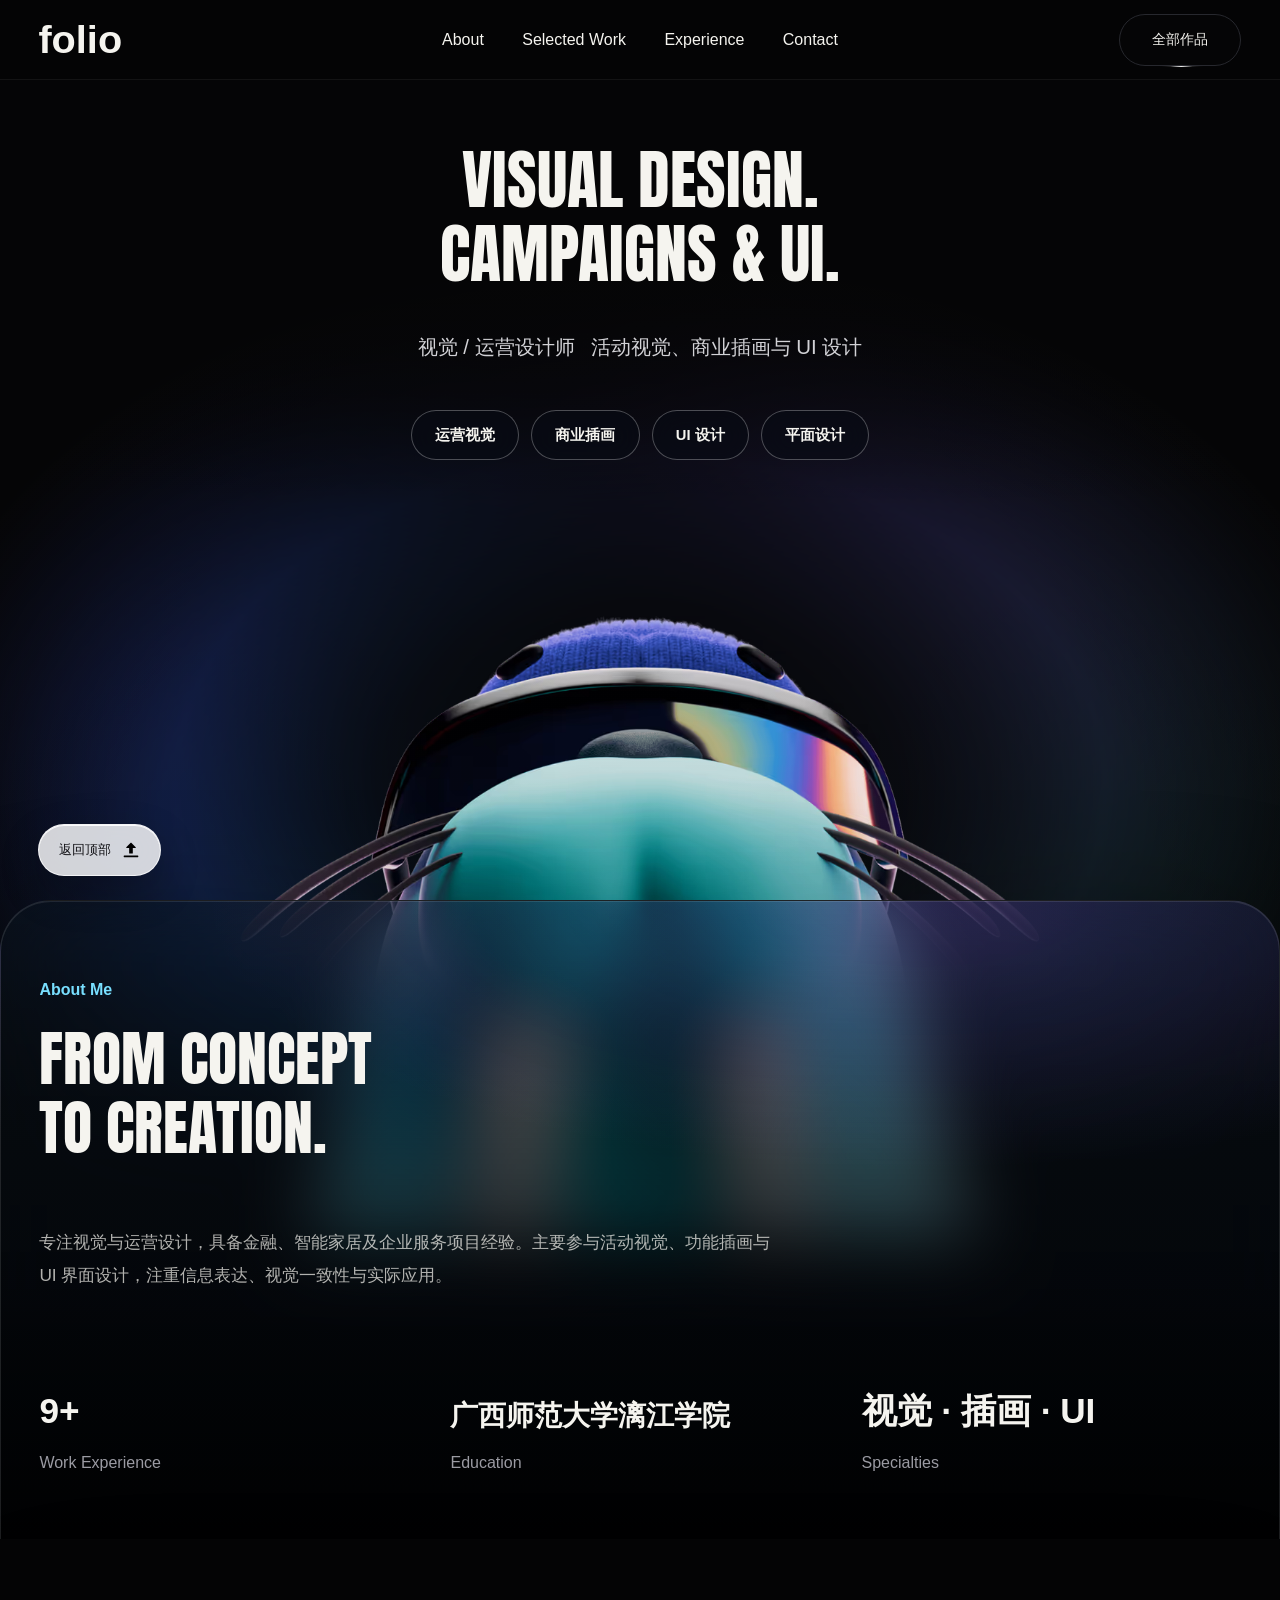
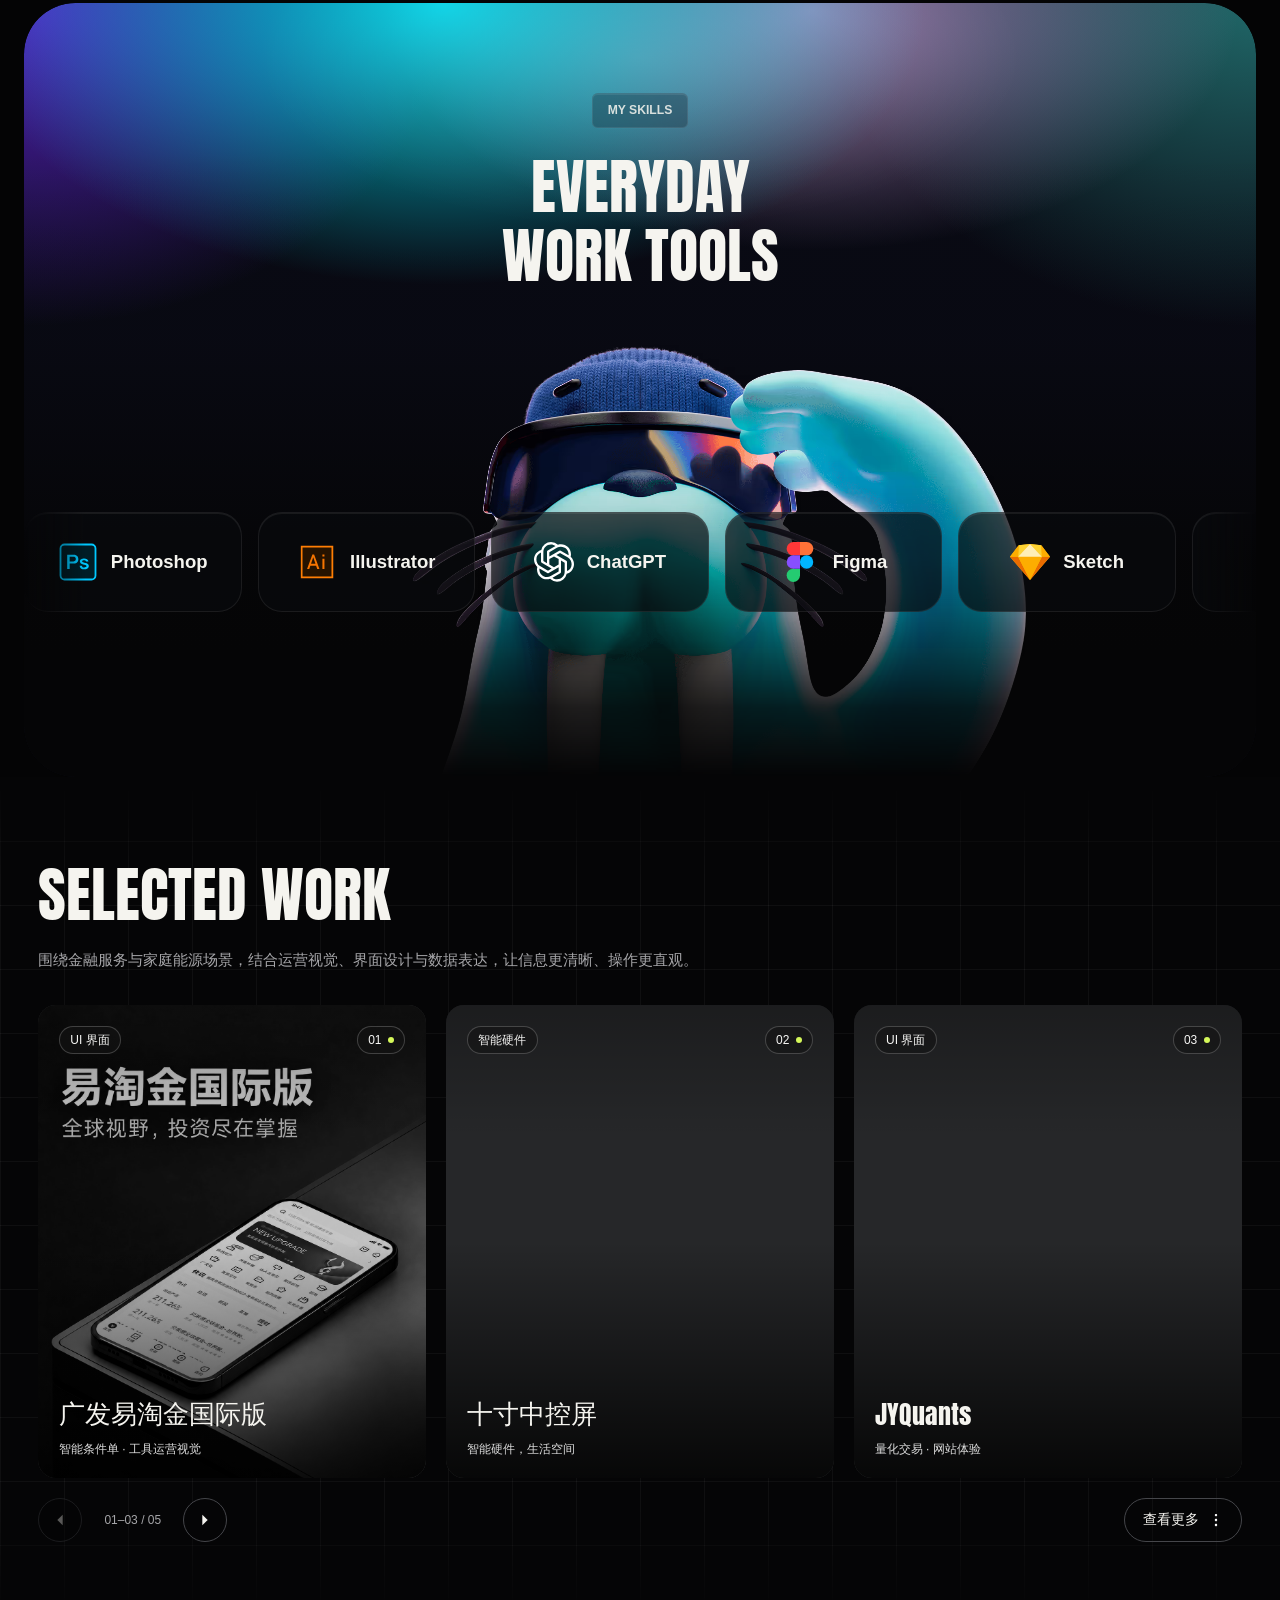
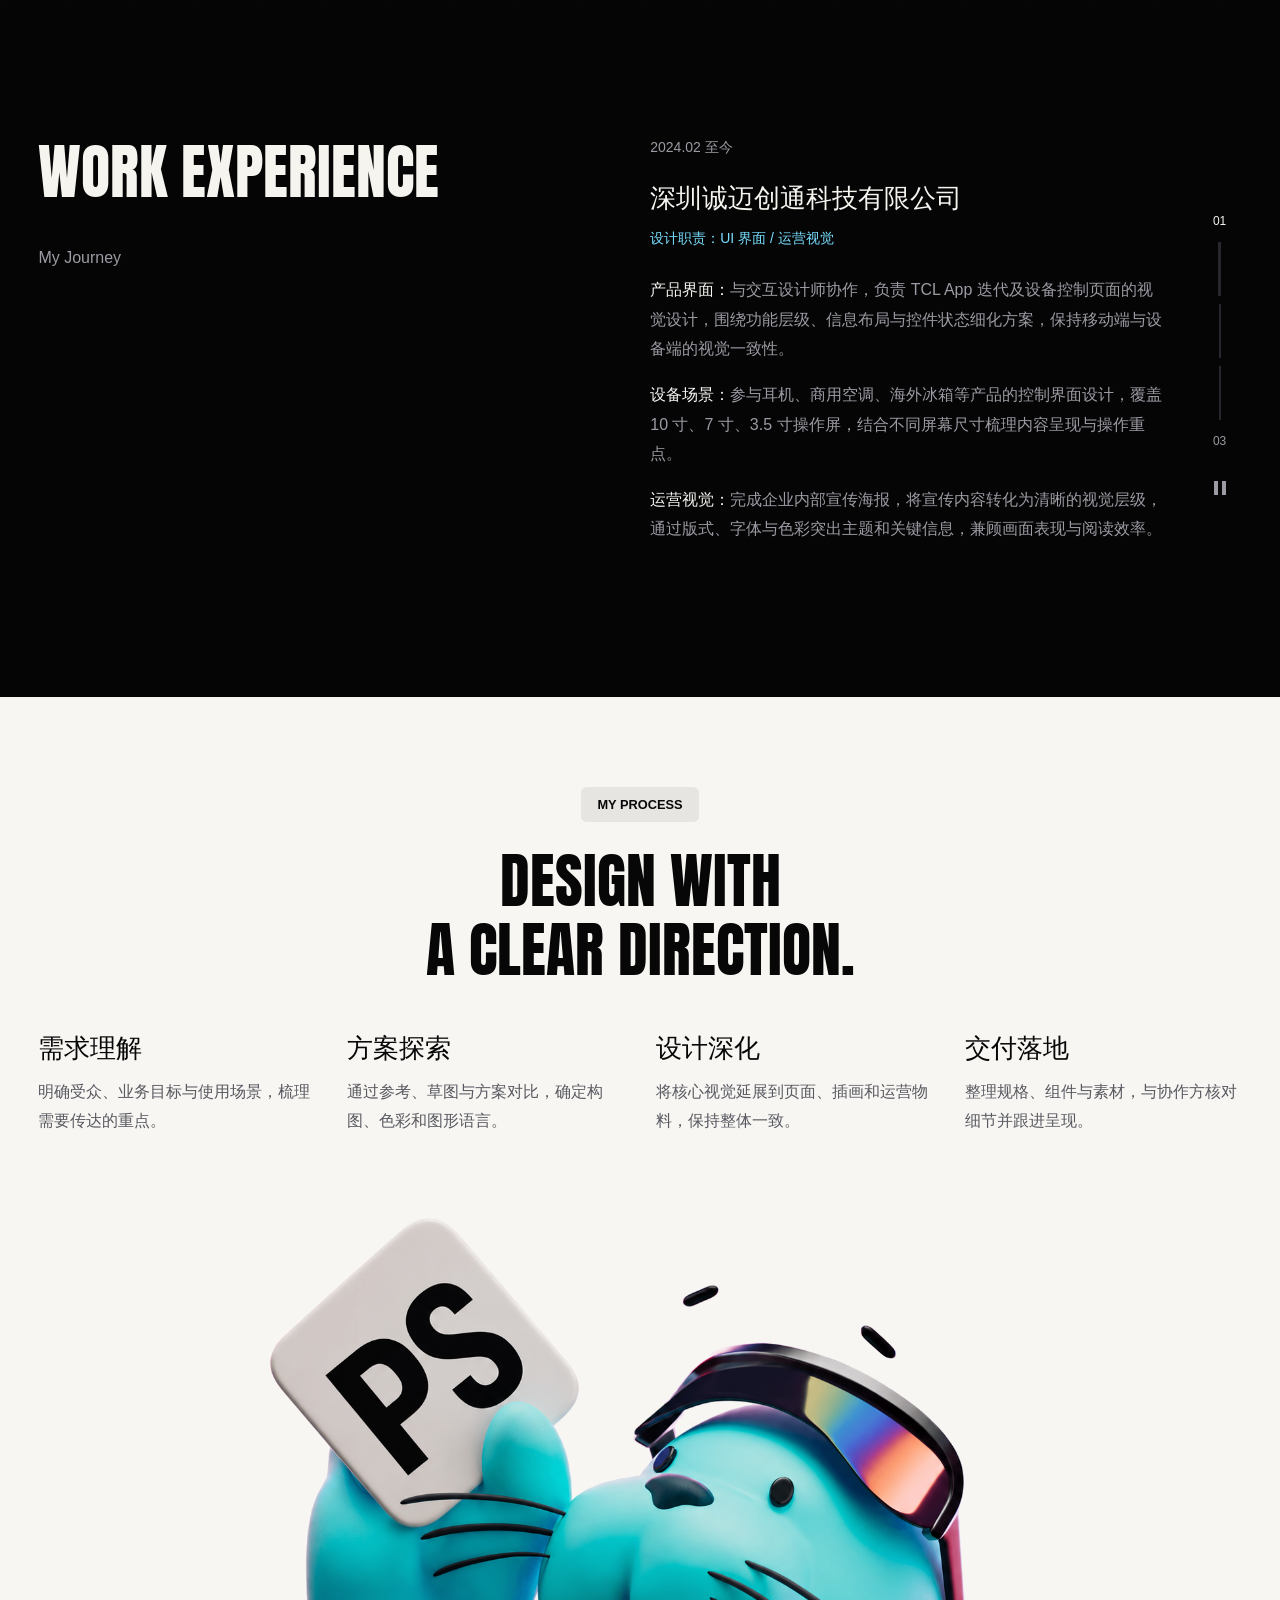
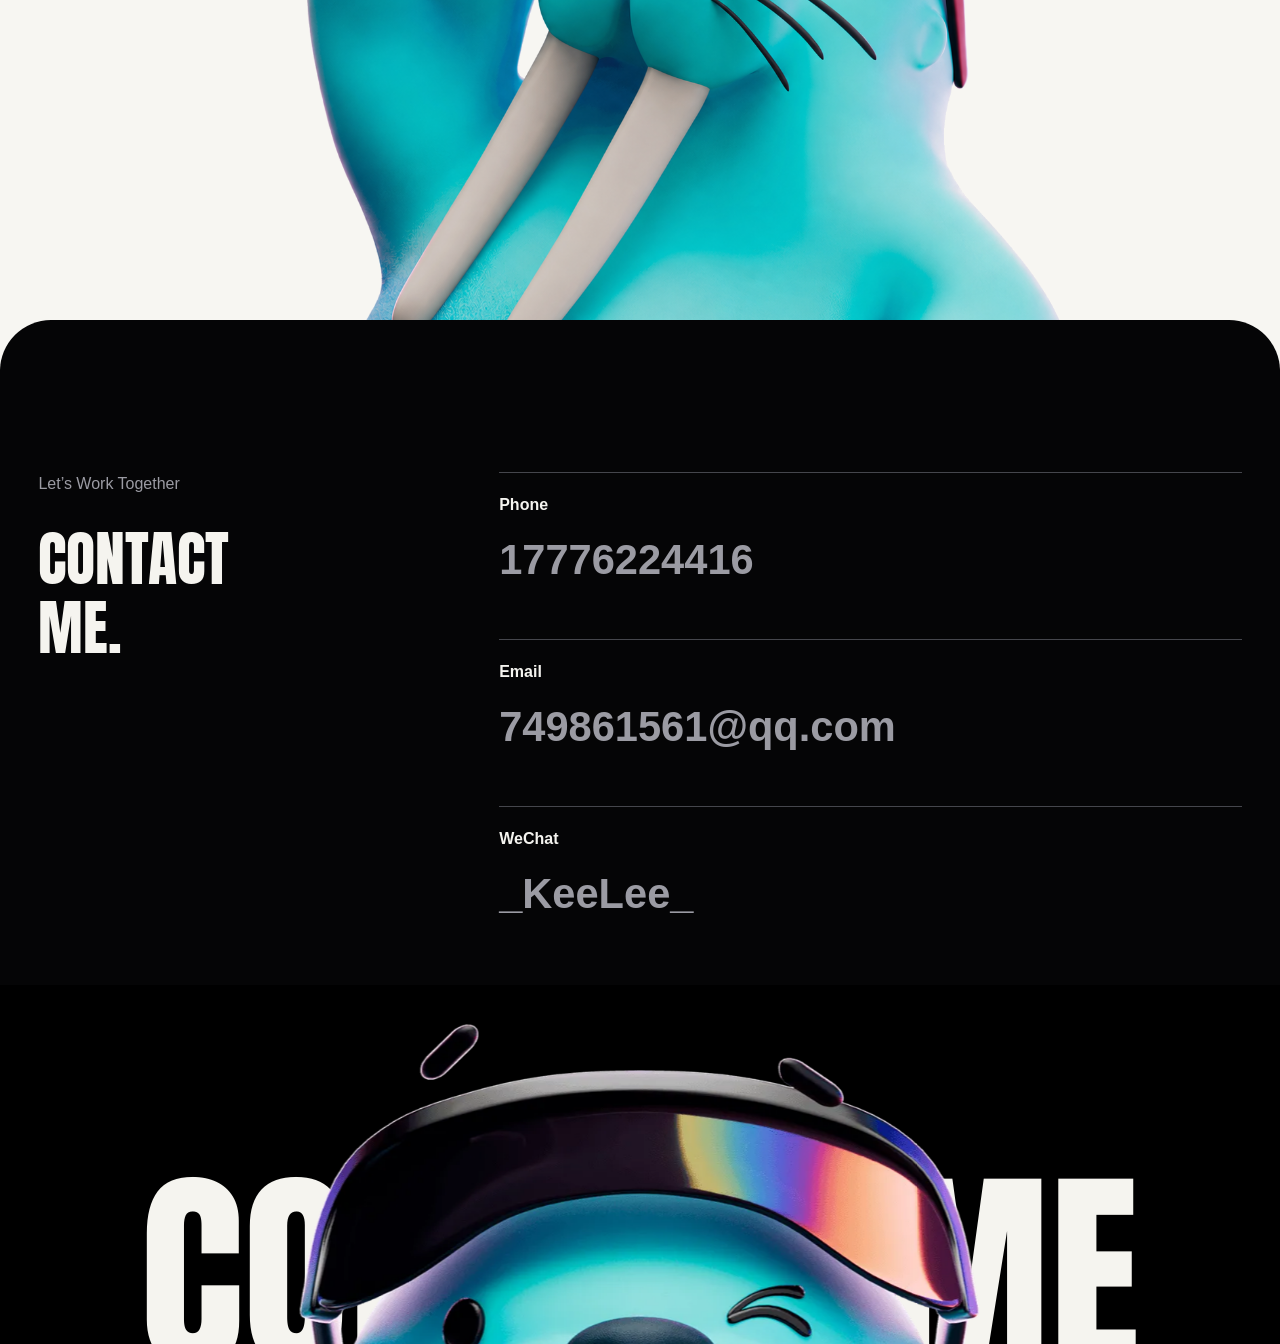
==== commit 6a5f38d8: "Optimize portfolio images for web delivery" ====
--- a/index.html
+++ b/index.html
@@ -9,11 +9,11 @@
     <link rel="preload" as="image" href="assets/walrus/hero.avif" type="image/avif" media="(min-width: 768px)" />
     <link rel="preload" as="image" href="assets/walrus/hero-mobile-extended.webp" type="image/webp" media="(max-width: 767px)" />
     <link rel="preload" href="assets/fonts/Anton-Regular.ttf" as="font" type="font/ttf" crossorigin />
-    <link rel="stylesheet" href="styles.css?v=20260927-about-fluid" />
-    <script src="projects.js?v=20260927-jyquants" defer></script>
-    <script src="featured.js?v=20260927-jyquants-selected" defer></script>
-    <script src="project-cards.js?v=20260927-category-tags" defer></script>
-    <script src="script.js?v=20260927-mobile-refinement" defer></script>
+    <link rel="stylesheet" href="styles.css?v=20260927-web-light" />
+    <script src="projects.js?v=20260927-web-light" defer></script>
+    <script src="featured.js?v=20260927-web-light" defer></script>
+    <script src="project-cards.js?v=20260927-web-light" defer></script>
+    <script src="script.js?v=20260927-web-light" defer></script>
   </head>
   <body class="home-page">
     <a class="skip-link" href="#main">跳转到正文</a>
@@ -222,7 +222,7 @@
         </div>
 
         <figure class="process-art" data-image-frame>
-          <img src="assets/walrus/token-ps.png" width="1341" height="1173" alt="The turquoise walrus character holding a tilted white PS card" loading="lazy" />
+          <img src="assets/walrus/token-ps.lossless.webp" width="1341" height="1173" alt="The turquoise walrus character holding a tilted white PS card" loading="lazy" />
           <p class="media-fallback" aria-hidden="true">Process artwork unavailable</p>
         </figure>
       </section>
@@ -253,7 +253,7 @@
         <figure class="end-mascot" data-image-frame>
           <div class="end-mascot-reveal reveal" data-reveal>
             <img class="end-mascot-head" src="assets/walrus/footer-wide.webp" width="1272" height="976" alt="A smiling turquoise walrus character appearing above the contact wordmark" loading="lazy" />
-            <img class="end-mascot-body" src="assets/walrus/footer-body-extended.png" width="1000" height="1573" alt="" aria-hidden="true" loading="lazy" />
+            <img class="end-mascot-body" src="assets/walrus/footer-body-extended.web.avif" width="1000" height="1573" alt="" aria-hidden="true" loading="lazy" />
             <p class="media-fallback" aria-hidden="true">Mascot artwork unavailable</p>
           </div>
         </figure>
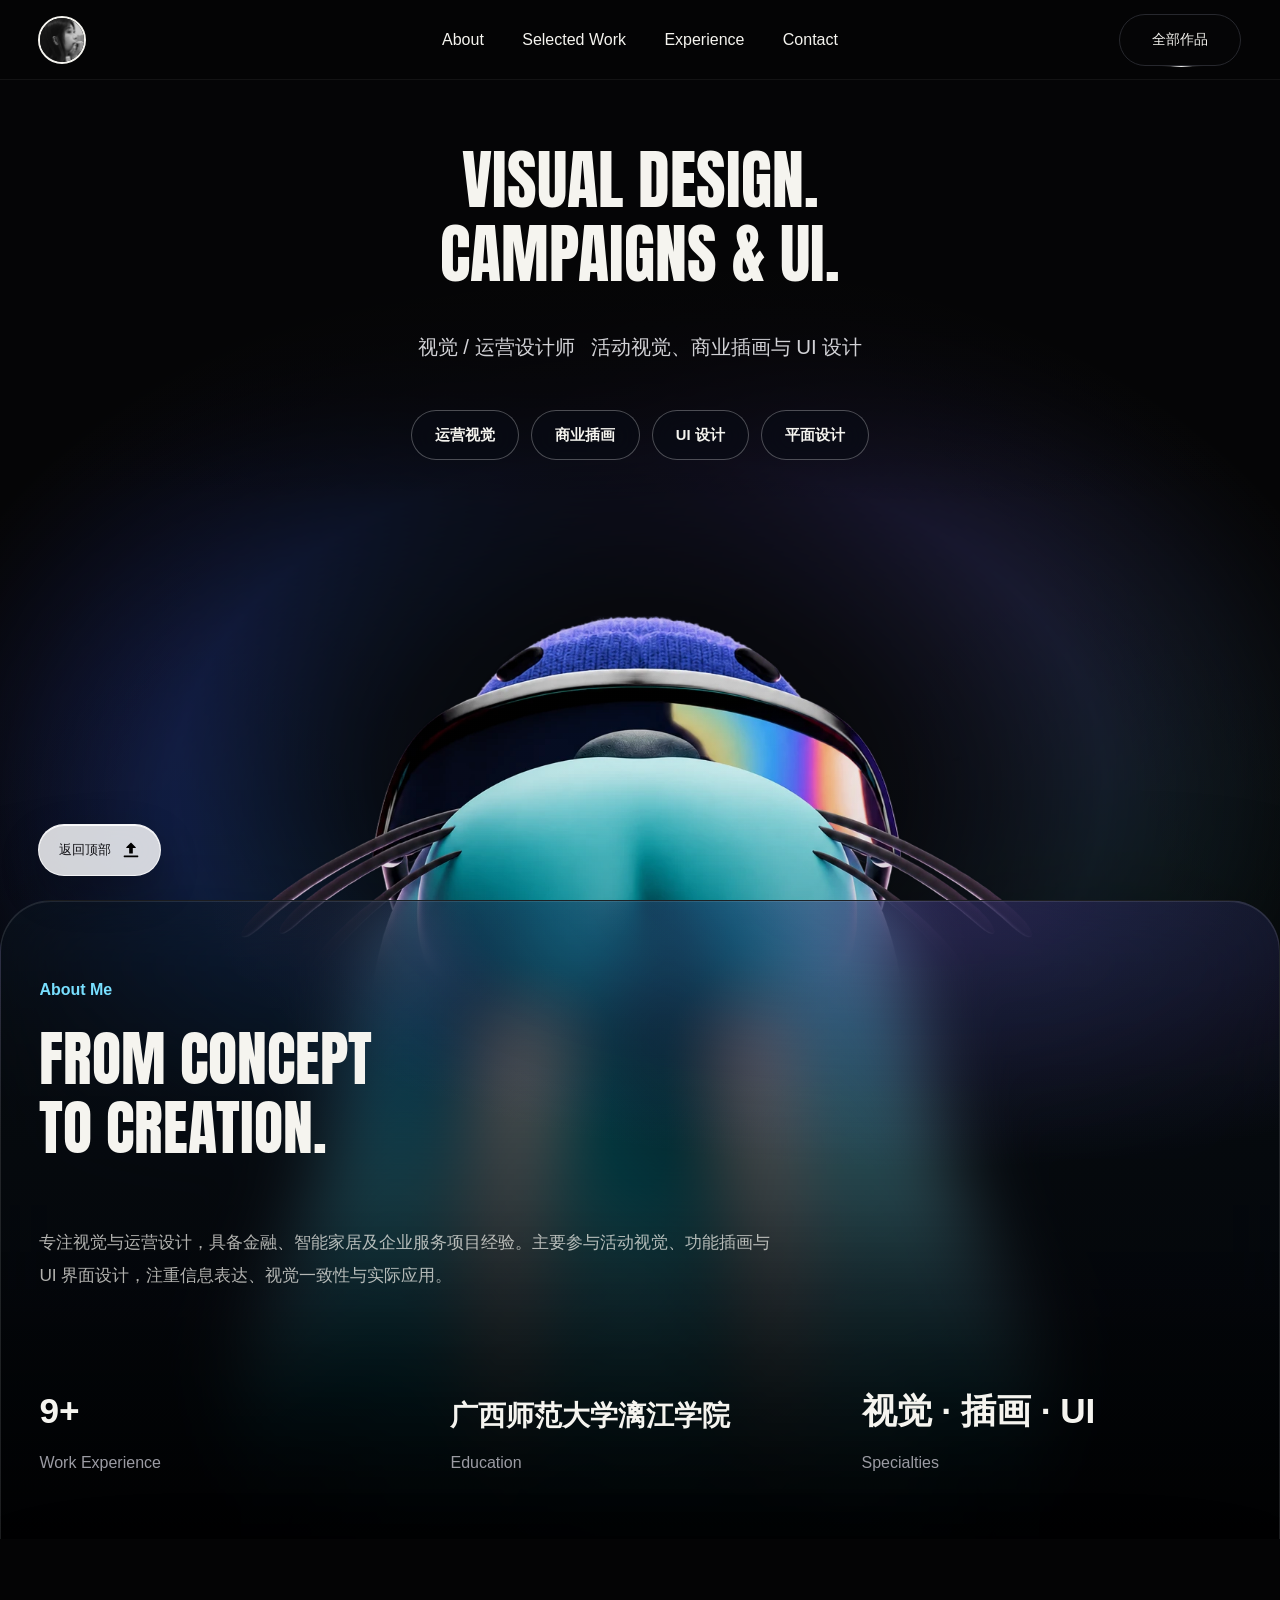
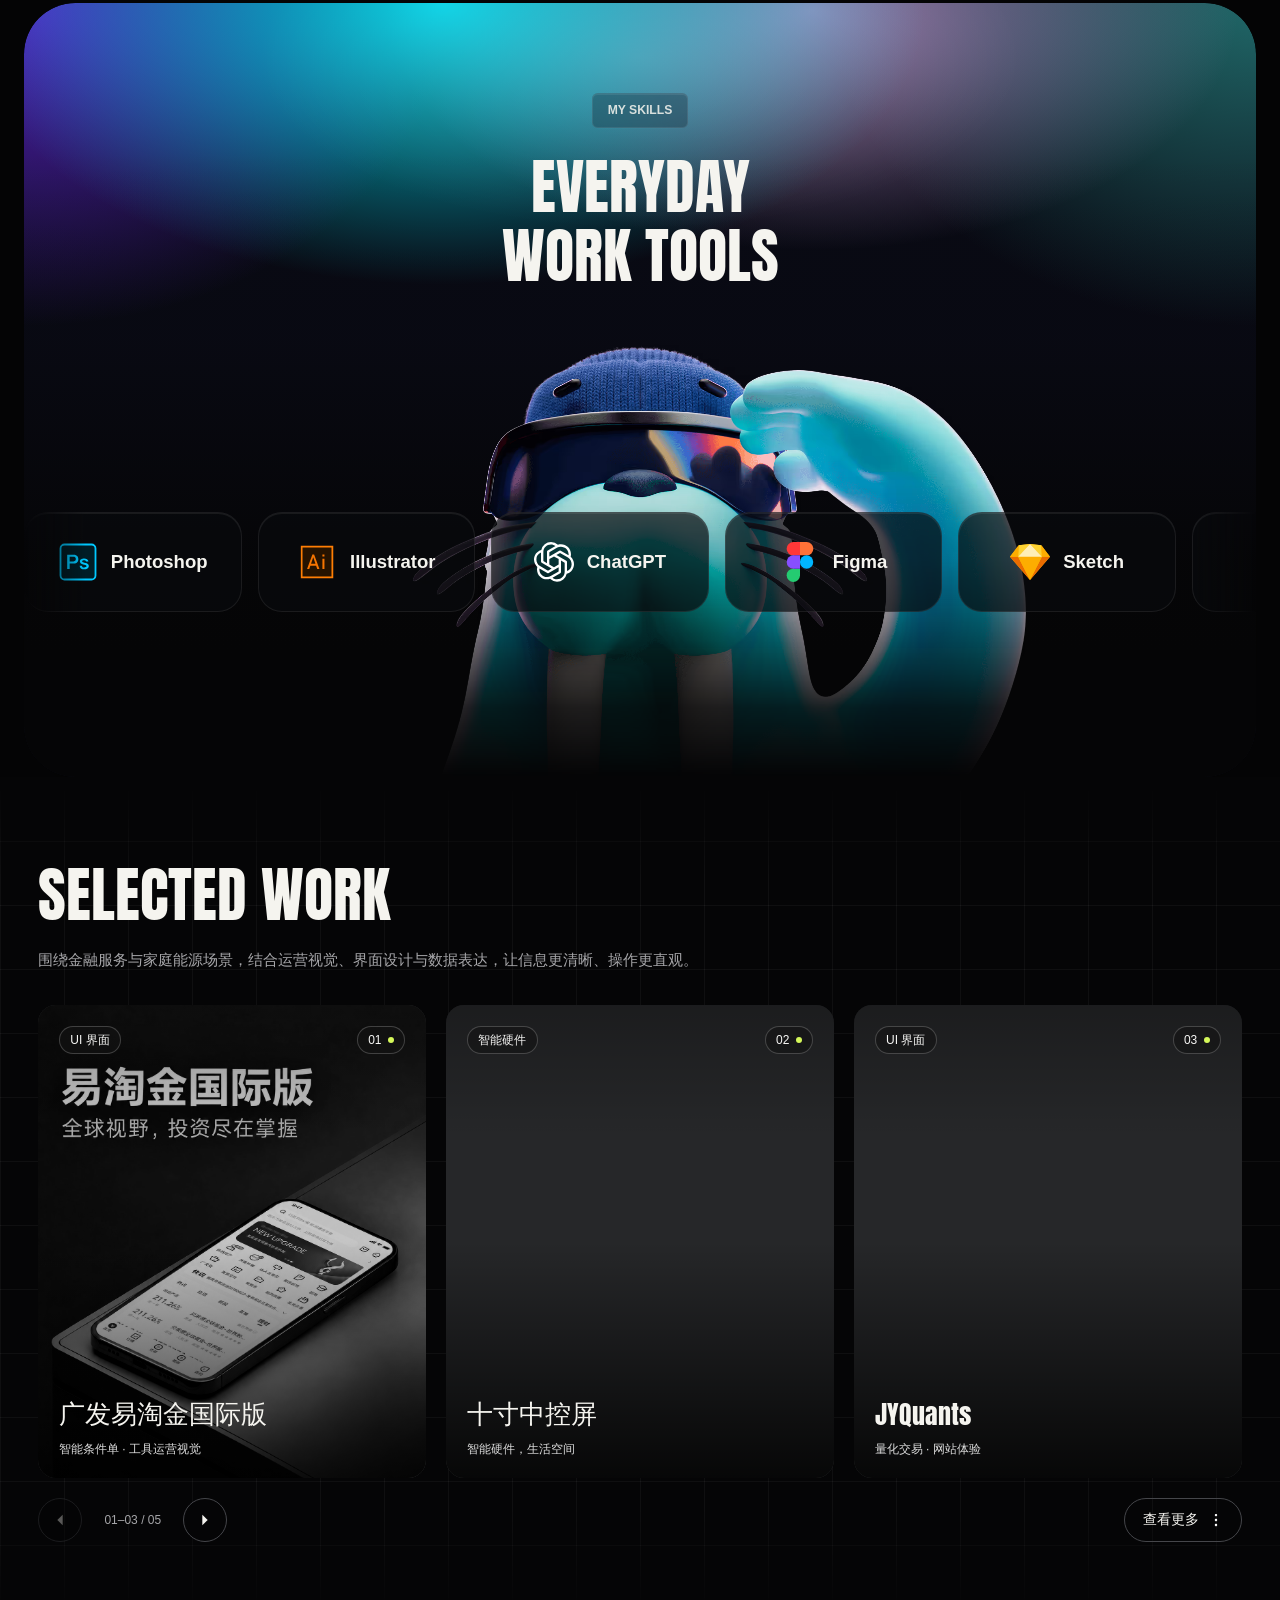
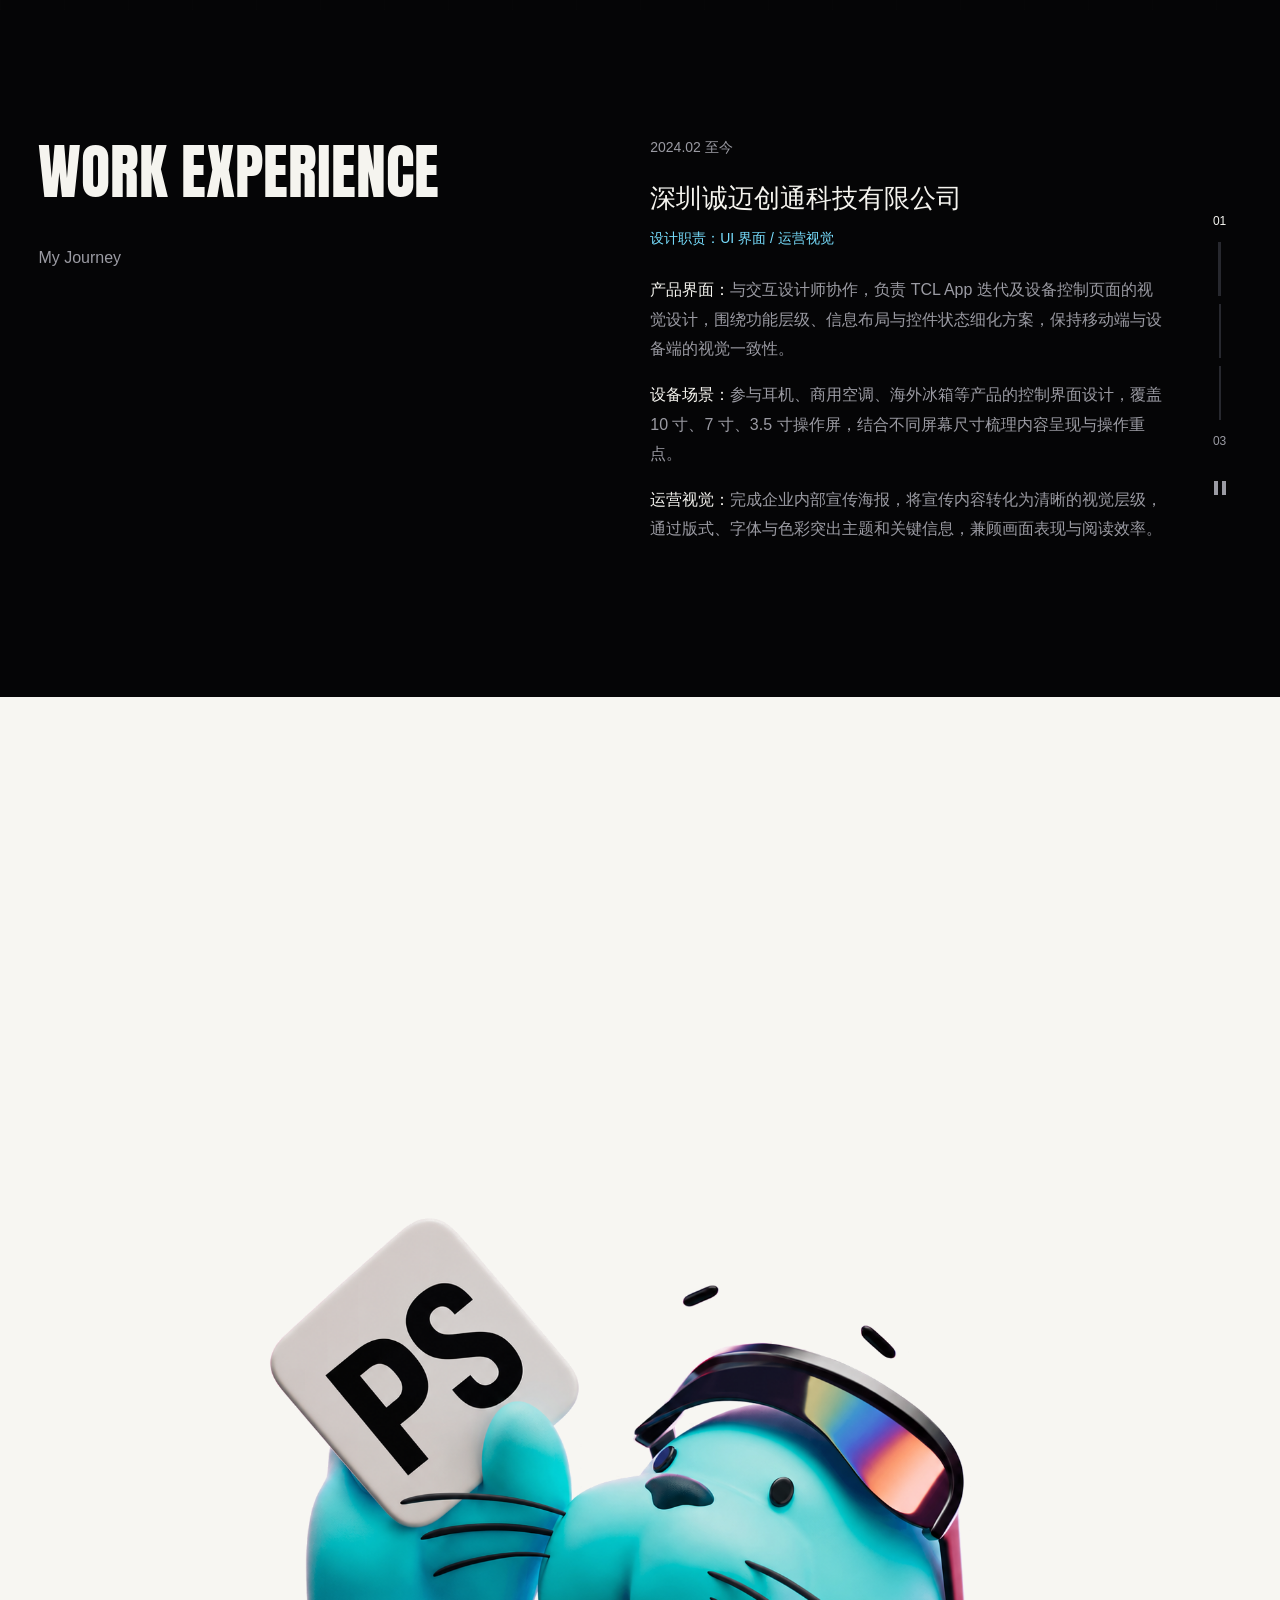
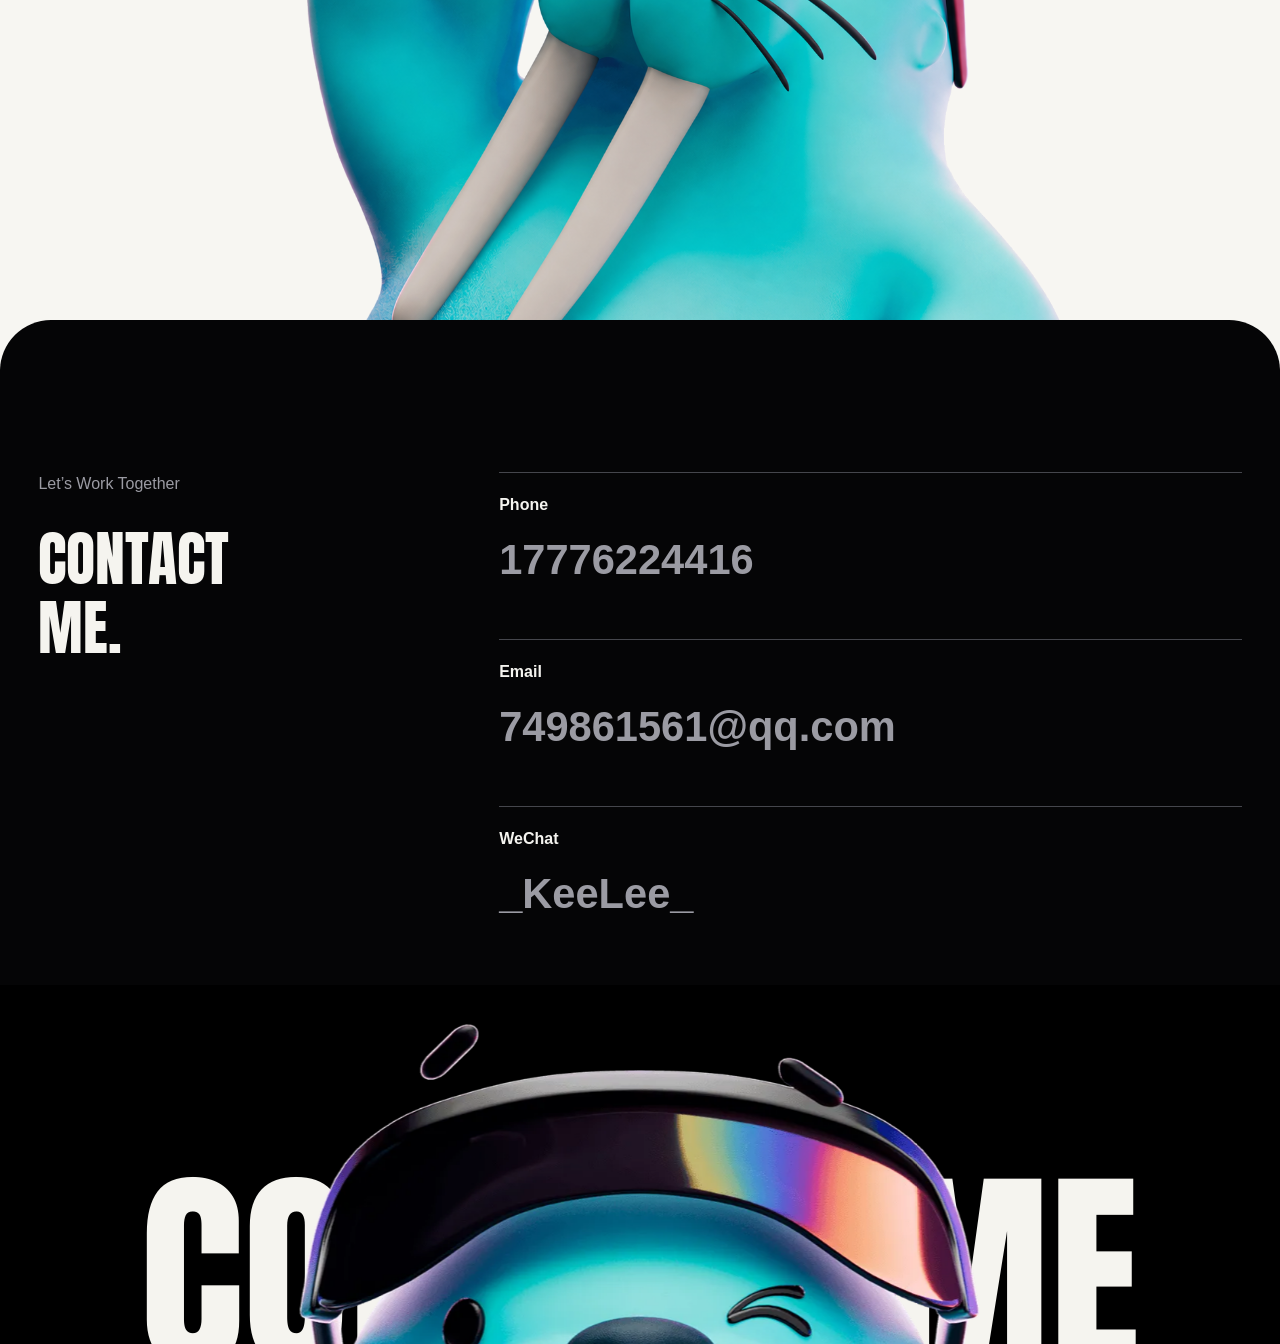
==== commit 8f125ead: "Replace homepage wordmark with personal portrait" ====
--- a/index.html
+++ b/index.html
@@ -9,7 +9,7 @@
     <link rel="preload" as="image" href="assets/walrus/hero.avif" type="image/avif" media="(min-width: 768px)" />
     <link rel="preload" as="image" href="assets/walrus/hero-mobile-extended.webp" type="image/webp" media="(max-width: 767px)" />
     <link rel="preload" href="assets/fonts/Anton-Regular.ttf" as="font" type="font/ttf" crossorigin />
-    <link rel="stylesheet" href="styles.css?v=20260927-web-light" />
+    <link rel="stylesheet" href="styles.css?v=20260928-avatar-logo" />
     <script src="projects.js?v=20260927-web-light" defer></script>
     <script src="featured.js?v=20260927-web-light" defer></script>
     <script src="project-cards.js?v=20260927-web-light" defer></script>
@@ -19,7 +19,11 @@
     <a class="skip-link" href="#main">跳转到正文</a>
 
     <header class="site-header" data-header>
-      <a class="wordmark" href="#top" aria-label="Folio 首页">folio</a>
+      <a class="wordmark wordmark--avatar" href="#top" aria-label="刘柯乐 · 返回首页">
+        <span class="wordmark-portrait">
+          <img src="assets/identity/kele-portrait-reference.png" width="1200" height="934" alt="刘柯乐的头像" decoding="async" />
+        </span>
+      </a>
       <button class="menu-button" type="button" aria-expanded="false" aria-controls="site-nav" data-menu-button>菜单</button>
       <nav id="site-nav" class="site-nav" aria-label="主导航" data-nav>
         <a href="#work" lang="en">About</a>
--- a/styles.css
+++ b/styles.css
@@ -67,6 +67,31 @@
 .wordmark {
   width: max-content; font-size: clamp(2rem, 3.1vw, 3rem); font-weight: 800;
   letter-spacing: 0; line-height: 1;
+}
+/* Preserve the supplied portrait and frame only its photo, without the greeting banner. */
+.wordmark--avatar {
+  display: block;
+  width: 3rem;
+  height: 3rem;
+  border: 2px solid var(--text);
+  border-radius: 50%;
+}
+.wordmark-portrait {
+  position: relative;
+  display: block;
+  width: 100%;
+  height: 100%;
+  overflow: hidden;
+  border-radius: inherit;
+}
+.wordmark-portrait img {
+  position: absolute;
+  left: -58.333333%;
+  top: -125%;
+  width: 333.333333%;
+  height: 259.444444%;
+  max-width: none;
+  object-fit: fill;
 }
 .site-nav { display: flex; align-items: center; gap: clamp(2rem, 5vw, 5.5rem); white-space: nowrap; }
 .site-nav a { position: relative; font-size: clamp(.95rem, 1.25vw, 1.2rem); font-weight: 500; }
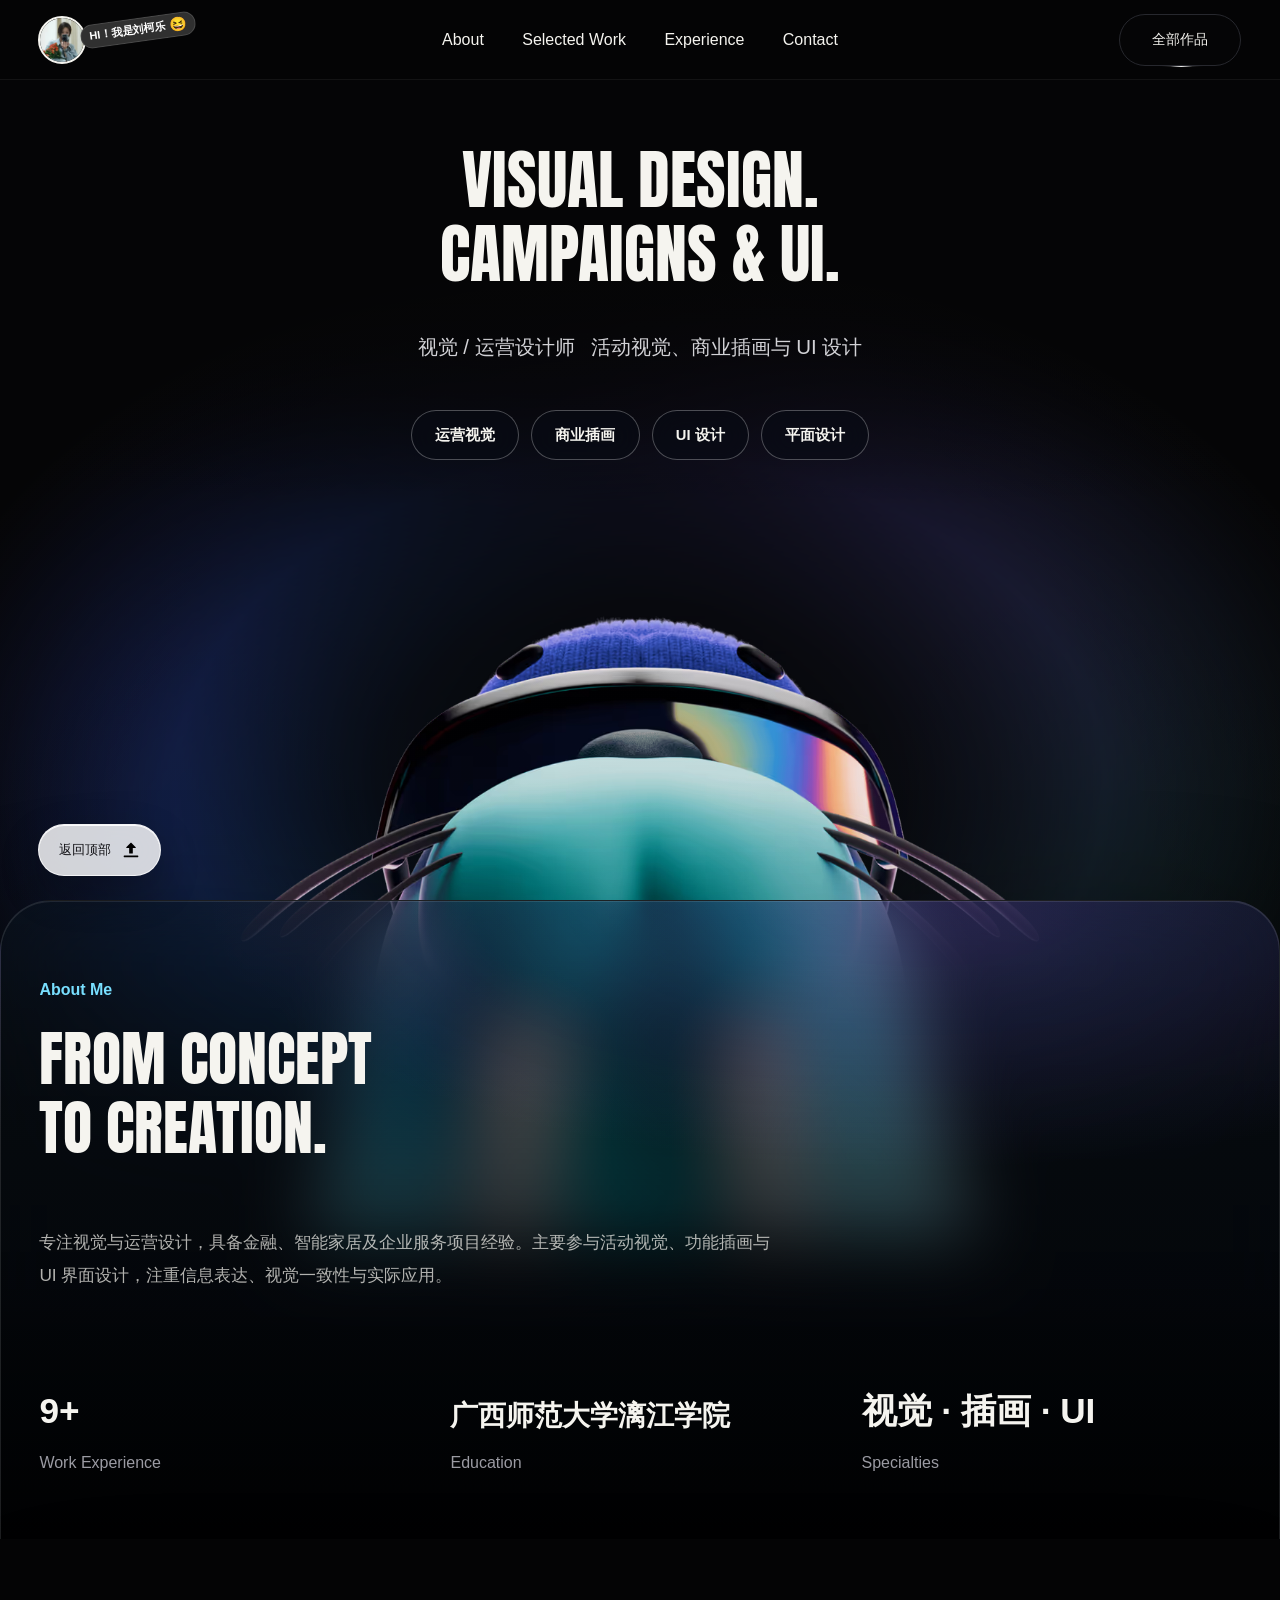
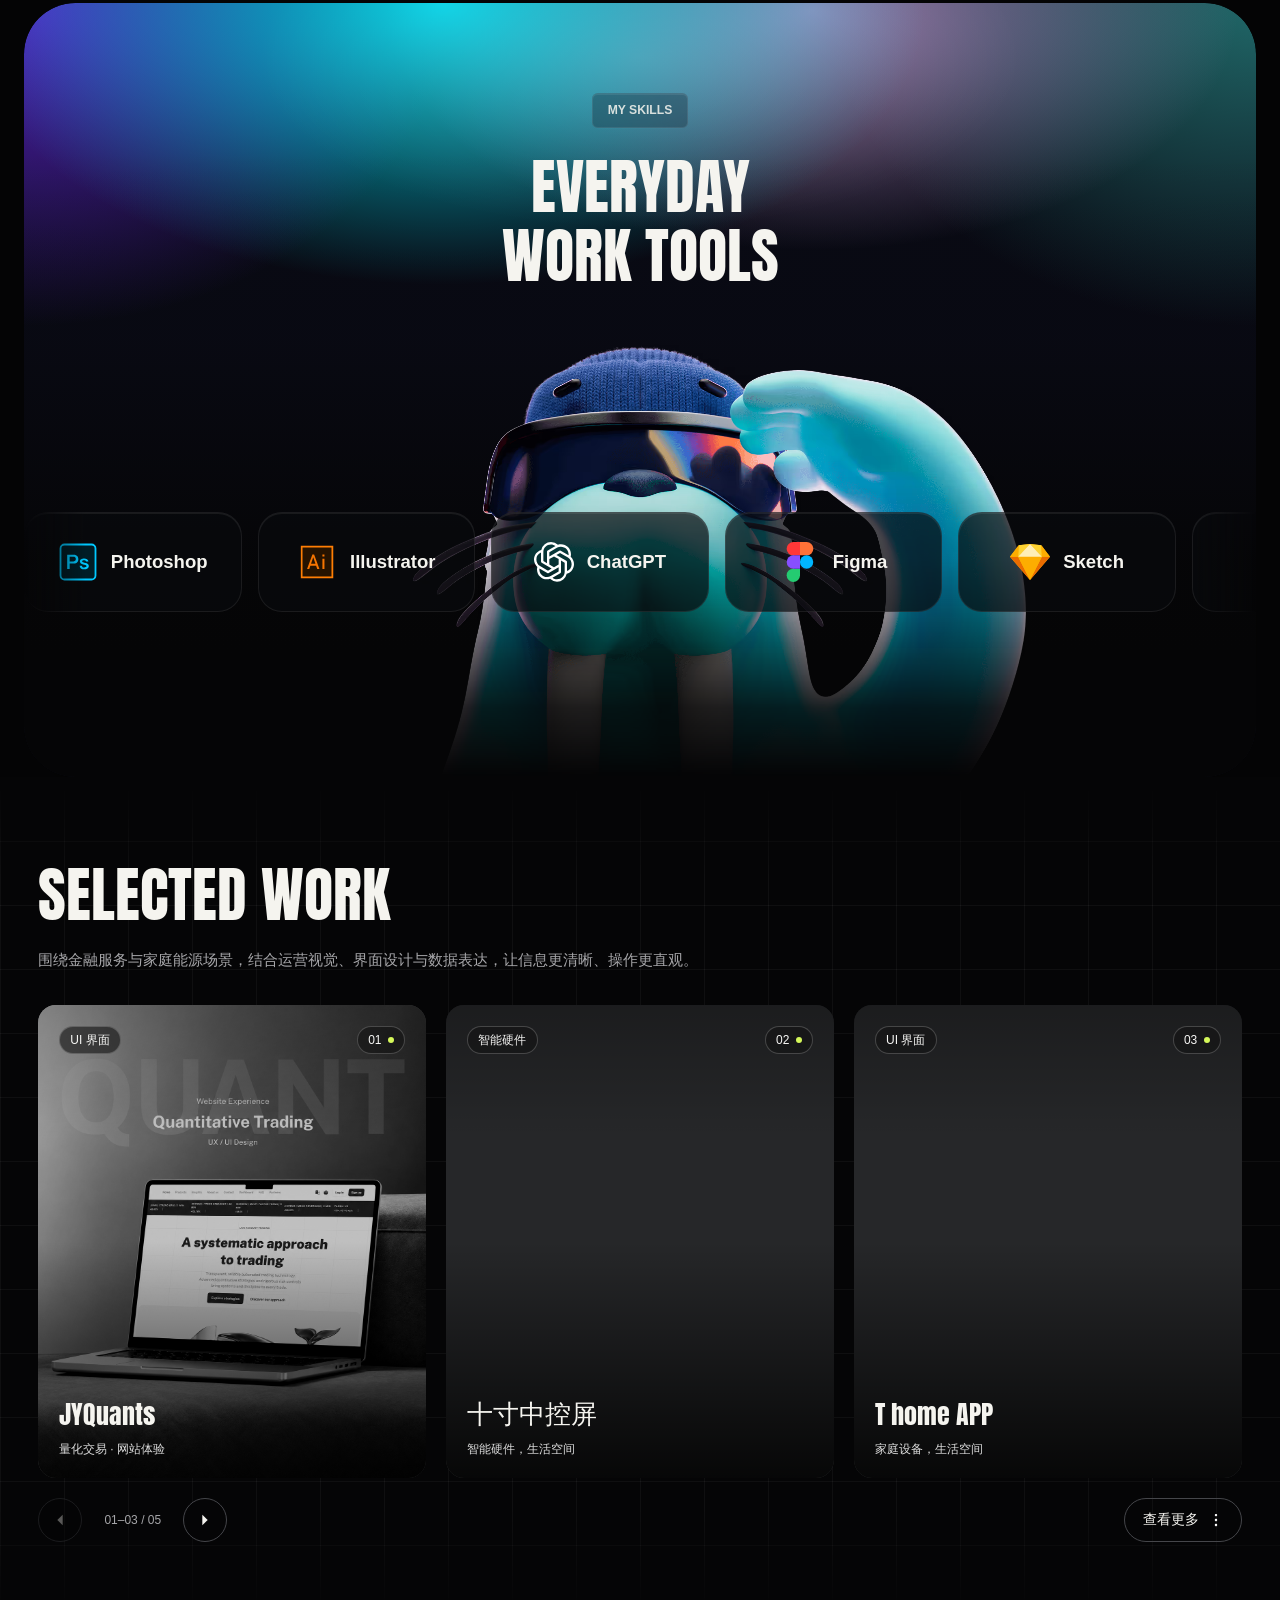
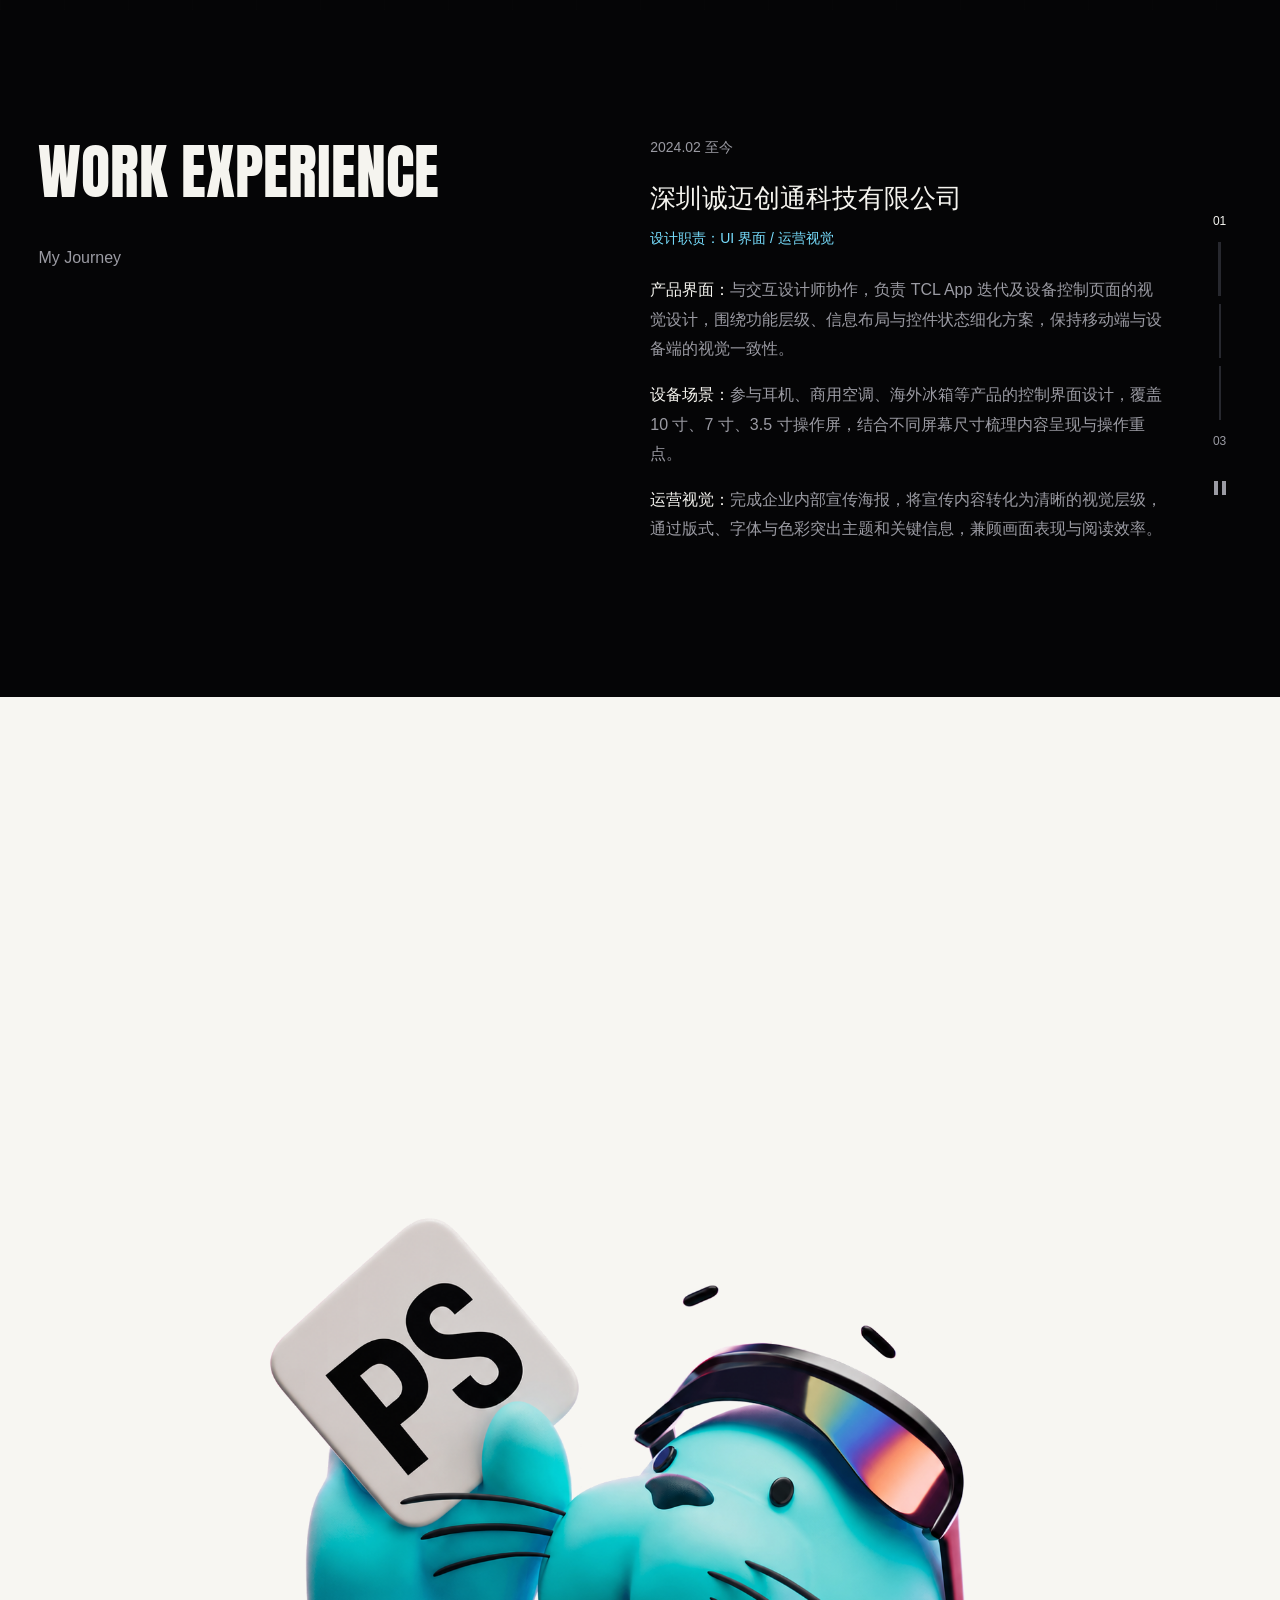
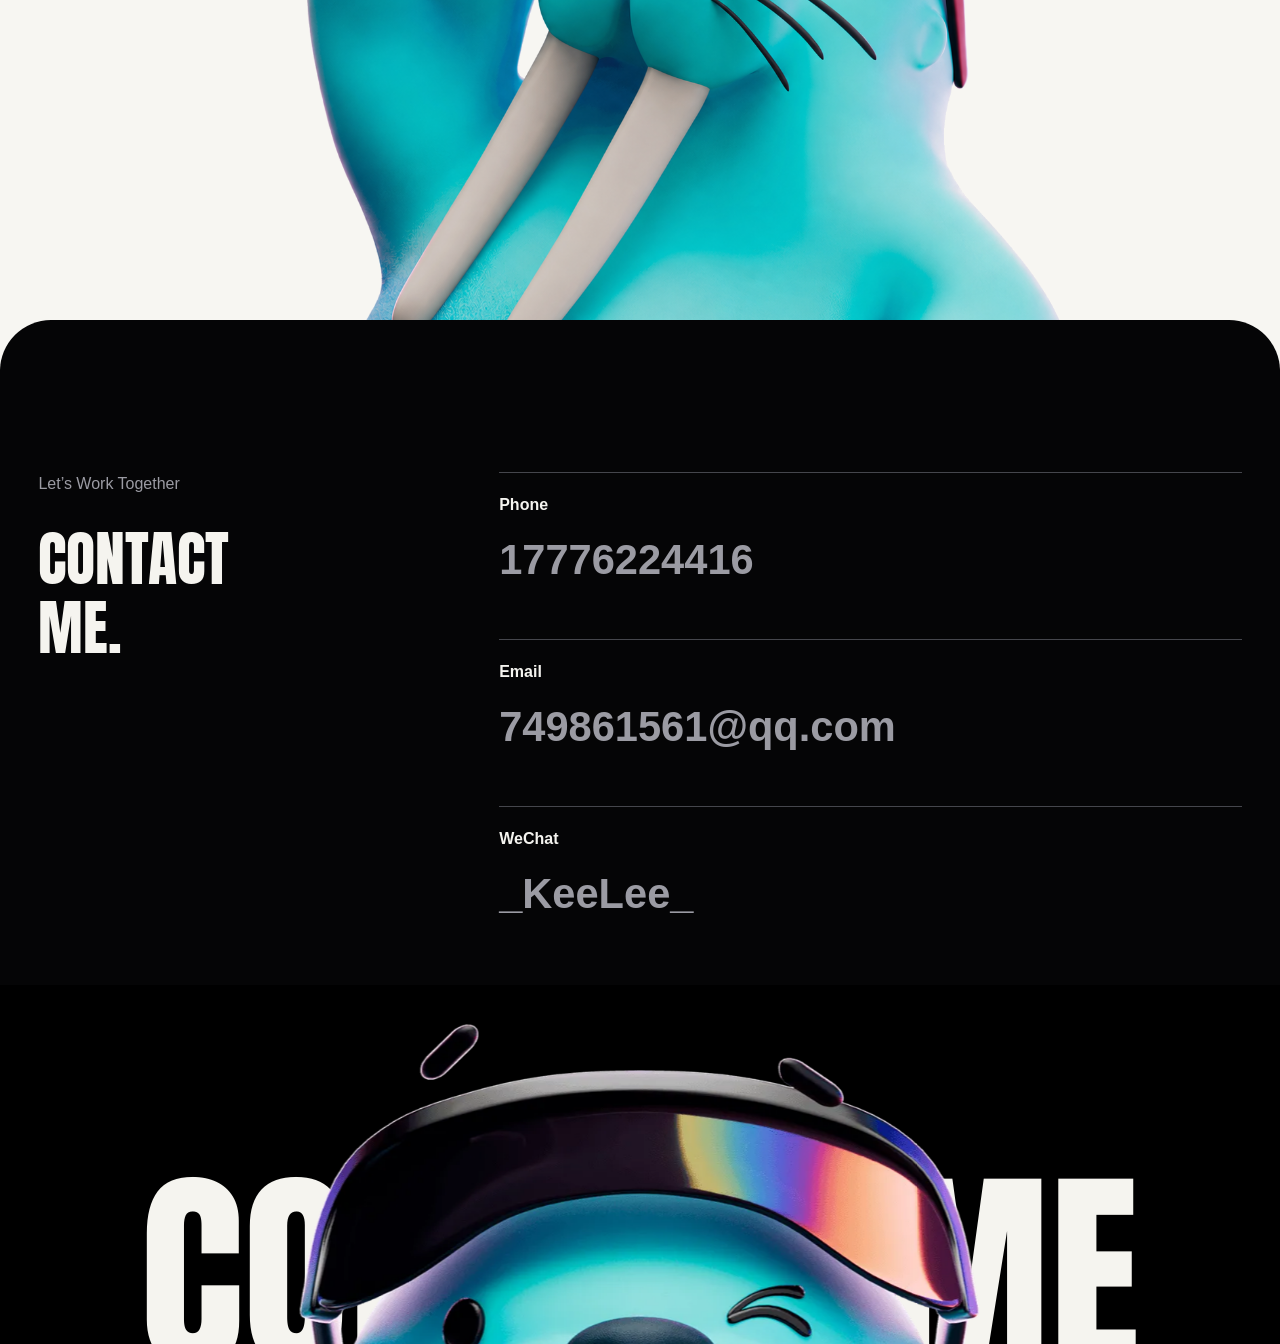
==== commit 20024f39: "Refine portfolio content, mobile layout, and shared avatar Update project visibility and ordering, p" ====
--- a/index.html
+++ b/index.html
@@ -9,11 +9,13 @@
     <link rel="preload" as="image" href="assets/walrus/hero.avif" type="image/avif" media="(min-width: 768px)" />
     <link rel="preload" as="image" href="assets/walrus/hero-mobile-extended.webp" type="image/webp" media="(max-width: 767px)" />
     <link rel="preload" href="assets/fonts/Anton-Regular.ttf" as="font" type="font/ttf" crossorigin />
-    <link rel="stylesheet" href="styles.css?v=20260928-avatar-logo" />
-    <script src="projects.js?v=20260927-web-light" defer></script>
-    <script src="featured.js?v=20260927-web-light" defer></script>
-    <script src="project-cards.js?v=20260927-web-light" defer></script>
-    <script src="script.js?v=20260927-web-light" defer></script>
+    <link rel="stylesheet" href="styles.css?v=20260928-release" />
+    <link rel="stylesheet" href="avatar.css?v=20260928-release" />
+    <script src="projects.js?v=20260928-release" defer></script>
+    <script src="featured.js?v=20260928-release" defer></script>
+    <script src="project-cards.js?v=20260928-release" defer></script>
+    <script src="avatar.js?v=20260928-release" defer></script>
+    <script src="script.js?v=20260928-release" defer></script>
   </head>
   <body class="home-page">
     <a class="skip-link" href="#main">跳转到正文</a>
@@ -21,8 +23,9 @@
     <header class="site-header" data-header>
       <a class="wordmark wordmark--avatar" href="#top" aria-label="刘柯乐 · 返回首页">
         <span class="wordmark-portrait">
-          <img src="assets/identity/kele-portrait-reference.png" width="1200" height="934" alt="刘柯乐的头像" decoding="async" />
+          <img src="assets/identity/kele-flowers-portrait.jpg?v=20260928-lossless" width="810" height="1216" alt="刘柯乐抱着花束、手持相机的上半身头像" decoding="async" />
         </span>
+        <span class="wordmark-greeting">HI！我是刘柯乐 <span class="wordmark-expression" aria-hidden="true">😆</span></span>
       </a>
       <button class="menu-button" type="button" aria-expanded="false" aria-controls="site-nav" data-menu-button>菜单</button>
       <nav id="site-nav" class="site-nav" aria-label="主导航" data-nav>
@@ -154,10 +157,10 @@
           <ol class="experience-flow" aria-label="按时间从新到旧排列的工作经历">
             <li class="experience-entry">
               <article aria-labelledby="experience-identity">
+                <time class="experience-date" datetime="2024-02">2024.02 至今</time>
                 <h3 id="experience-identity" lang="zh-CN">深圳诚迈创通科技有限公司</h3>
                 <button class="experience-expand" type="button" aria-expanded="false" aria-controls="experience-identity-content">查看更多 <span aria-hidden="true">＋</span></button>
                 <div class="experience-content" id="experience-identity-content">
-                  <time class="experience-date" datetime="2024-02">2024.02 至今</time>
                 <p class="experience-role">设计职责：UI 界面 / 运营视觉</p>
                 <ul class="experience-details">
                   <li><strong>产品界面：</strong>与交互设计师协作，负责 TCL App 迭代及设备控制页面的视觉设计，围绕功能层级、信息布局与控件状态细化方案，保持移动端与设备端的视觉一致性。</li>
@@ -169,10 +172,10 @@
             </li>
             <li class="experience-entry">
               <article aria-labelledby="experience-motion">
+                <time class="experience-date" datetime="2021-02">2021.02 至 2023.12</time>
                 <h3 id="experience-motion" lang="zh-CN">博彦科技股份有限公司</h3>
                 <button class="experience-expand" type="button" aria-expanded="false" aria-controls="experience-motion-content">查看更多 <span aria-hidden="true">＋</span></button>
                 <div class="experience-content" id="experience-motion-content">
-                  <time class="experience-date" datetime="2021-02">2021.02 至 2023.12</time>
                 <p class="experience-role">设计职责：金融 UI / 活动视觉 / 插画</p>
                 <ul class="experience-details">
                   <li><strong>运营与插画：</strong>独立完成功能页插画、活动视觉与休市日历设计，结合金融业务与节日主题，通过构图、色彩和图形突出活动权益与关键信息。</li>
@@ -184,10 +187,10 @@
             </li>
             <li class="experience-entry">
               <article aria-labelledby="experience-digital">
+                <time class="experience-date" datetime="2017-07">2017.07 至 2020.12</time>
                 <h3 id="experience-digital" lang="zh-CN">深圳蓝凌软件股份有限公司</h3>
                 <button class="experience-expand" type="button" aria-expanded="false" aria-controls="experience-digital-content">查看更多 <span aria-hidden="true">＋</span></button>
                 <div class="experience-content" id="experience-digital-content">
-                  <time class="experience-date" datetime="2017-07">2017.07 至 2020.12</time>
                 <p class="experience-role">设计职责：企业服务 UI / 宣传视觉</p>
                 <ul class="experience-details">
                   <li><strong>界面设计：</strong>负责蓝凌专属钉钉的门户与小程序界面，将业务需求转化为页面布局与视觉方案，梳理功能入口和信息层级，让企业办公内容更清晰、操作重点更突出。</li>
--- a/styles.css
+++ b/styles.css
@@ -67,31 +67,6 @@
 .wordmark {
   width: max-content; font-size: clamp(2rem, 3.1vw, 3rem); font-weight: 800;
   letter-spacing: 0; line-height: 1;
-}
-/* Preserve the supplied portrait and frame only its photo, without the greeting banner. */
-.wordmark--avatar {
-  display: block;
-  width: 3rem;
-  height: 3rem;
-  border: 2px solid var(--text);
-  border-radius: 50%;
-}
-.wordmark-portrait {
-  position: relative;
-  display: block;
-  width: 100%;
-  height: 100%;
-  overflow: hidden;
-  border-radius: inherit;
-}
-.wordmark-portrait img {
-  position: absolute;
-  left: -58.333333%;
-  top: -125%;
-  width: 333.333333%;
-  height: 259.444444%;
-  max-width: none;
-  object-fit: fill;
 }
 .site-nav { display: flex; align-items: center; gap: clamp(2rem, 5vw, 5.5rem); white-space: nowrap; }
 .site-nav a { position: relative; font-size: clamp(.95rem, 1.25vw, 1.2rem); font-weight: 500; }
@@ -1987,7 +1962,7 @@
 .home-page .experience-entry h3 { font-family: "PingFang SC", "Microsoft YaHei", sans-serif; font-weight: 700; }
 
 
-/* Mobile: compact introduction, vertical work list, and four concise process steps. */
+/* Mobile: compact introduction, two-column work cards, and concise process steps. */
 .method-icon { display: none; }
 @media (max-width: 767px) {
   .home-page .hero {
@@ -2005,17 +1980,18 @@
   }
   .home-page .selected-grid {
     grid-auto-flow: row;
-    grid-template-columns: minmax(0, 1fr);
+    grid-template-columns: repeat(2, minmax(0, 1fr));
     grid-auto-columns: auto;
-    gap: 1.25rem;
+    gap: 1.5rem .75rem;
+    align-items: start;
     overflow: visible;
     scroll-snap-type: none;
   }
   .home-page .selected-card {
     display: grid;
-    grid-template-columns: 38% minmax(0, 1fr);
-    grid-template-rows: auto 1fr;
-    column-gap: 1rem;
+    grid-template-columns: minmax(0, 1fr);
+    grid-template-rows: auto auto;
+    align-content: start;
     aspect-ratio: auto;
     border-radius: 0;
     background: transparent;
@@ -2024,7 +2000,7 @@
   .home-page .selected-card > img {
     position: static;
     grid-column: 1;
-    grid-row: 1 / 3;
+    grid-row: 1;
     align-self: start;
     width: 100%;
     height: auto;
@@ -2036,13 +2012,18 @@
   .home-page .selected-card-top,
   .home-page .selected-card-bottom {
     position: static;
-    grid-column: 2;
+    grid-column: 1;
     min-width: 0;
   }
-  .home-page .selected-card-top { justify-content: flex-start; padding-top: .5rem; }
-  .home-page .selected-card-bottom { align-items: flex-start; padding-block: .65rem .5rem; }
+  .home-page .selected-card-top {
+    grid-row: 1;
+    align-self: start;
+    justify-content: flex-start;
+    padding: .5rem;
+  }
+  .home-page .selected-card-bottom { grid-row: 2; align-items: flex-start; padding-block: .65rem 0; }
   .home-page .selected-card-index { display: none; }
-  .home-page .selected-card h3 { font-size: 1.125rem; line-height: 1.4; text-wrap: pretty; }
+  .home-page .selected-card h3 { font-size: 16px; line-height: 1.5; text-wrap: pretty; overflow-wrap: anywhere; }
   .home-page .selected-card-copy p { font-size: .8125rem; line-height: 1.65; color: var(--muted); }
   .home-page .selected-controls { display: none; }
   .home-page .selected-footer { justify-content: center; margin-top: 2rem; }
@@ -2066,7 +2047,7 @@
 @media (min-width: 768px) {
   .experience-entry article { display: flex; flex-direction: column; }
   .experience-content { display: contents; }
-  .experience-content .experience-date { order: -1; }
+  .experience-entry article > .experience-date { order: -1; }
 }
 @media (max-width: 767px) {
   .home-page .hero { min-height: calc(17rem + 132vw - 1.5rem); }
@@ -2103,7 +2084,7 @@
     cursor: pointer;
   }
   .home-page .experience-content:not([hidden]) { display: block; padding-top: 1rem; }
-  .home-page .experience-content .experience-date { margin-bottom: .75rem; }
+  .home-page .experience-entry article > .experience-date { margin-bottom: .5rem; }
   .home-page .experience-details { font-size: .9375rem; }
   .home-page .experience-controls { display: none; }
   .home-page .home-methods {
@@ -2120,7 +2101,6 @@
 /* One secondary-text size across the mobile homepage. */
 @media (max-width: 767px) {
   .home-page .hero-intro,
-  .home-page .hero-tags li,
   .home-page .work-label,
   .home-page .work-glass-copy p,
   .home-page .work-glass-copy a,
@@ -2153,3 +2133,20 @@
   }
   .home-page .work-profile-facts dd { white-space: normal; }
 }
+
+/* Mobile review: clearer facts and a shorter skills scene. */
+@media (max-width: 767px) {
+  .home-page .hero-tags li { font-size: 16px; }
+  .home-page .work-profile-facts {
+    grid-template-columns: minmax(0, 1fr);
+    justify-content: stretch;
+    gap: 1.5rem;
+  }
+  .home-page .work-profile-facts dt { margin-top: .375rem; }
+  .home-page .partners { height: 34rem; margin-top: 2rem; }
+  .home-page .partners-copy { padding-top: 2rem; }
+  .home-page .partners-copy > p { margin-bottom: 1rem; }
+  .home-page .partners-mascot { width: min(22rem, 100vw); bottom: -4.5rem; }
+  .home-page .partner-rail { bottom: 3rem; transform: translateY(-72px); }
+  .home-page .selected-card-tag { min-height: 24px; padding: .25rem .5rem; font-size: 12px; }
+}
--- a/avatar.css
+++ b/avatar.css
@@ -0,0 +1,49 @@
+/* Shared portrait and greeting for the homepage and work catalog. */
+.wordmark--avatar {
+  display: inline-flex;
+  letter-spacing: 0;
+  font-family: "Helvetica Neue", "Arial Nova", Arial, sans-serif;
+  align-items: center;
+  width: max-content;
+  height: 3rem;
+  border-radius: 999px;
+}
+.wordmark-portrait {
+  position: relative;
+  display: block;
+  flex: 0 0 3rem;
+  width: 3rem;
+  height: 3rem;
+  overflow: hidden;
+  border: 2px solid var(--text);
+  border-radius: 50%;
+}
+.wordmark-portrait img {
+  position: absolute;
+  left: -60%;
+  top: calc(-45% + 3px);
+  width: 200%;
+  height: auto;
+  max-width: none;
+  object-fit: cover;
+}
+.wordmark-greeting {
+  position: relative;
+  top: -.5rem;
+  display: inline-flex;
+  align-items: center;
+  gap: .25rem;
+  margin-left: -.375rem;
+  padding: .25rem .5rem;
+  border: 1px solid rgba(255,255,255,.12);
+  border-radius: 999px;
+  background: #303030;
+  color: #fff;
+  font-size: .6875rem;
+  font-weight: 600;
+  line-height: 1.25;
+  white-space: nowrap;
+  transform: translateY(-.125rem) rotate(-8deg);
+  transform-origin: center;
+}
+.wordmark-expression { font-size: .875rem; line-height: 1; }
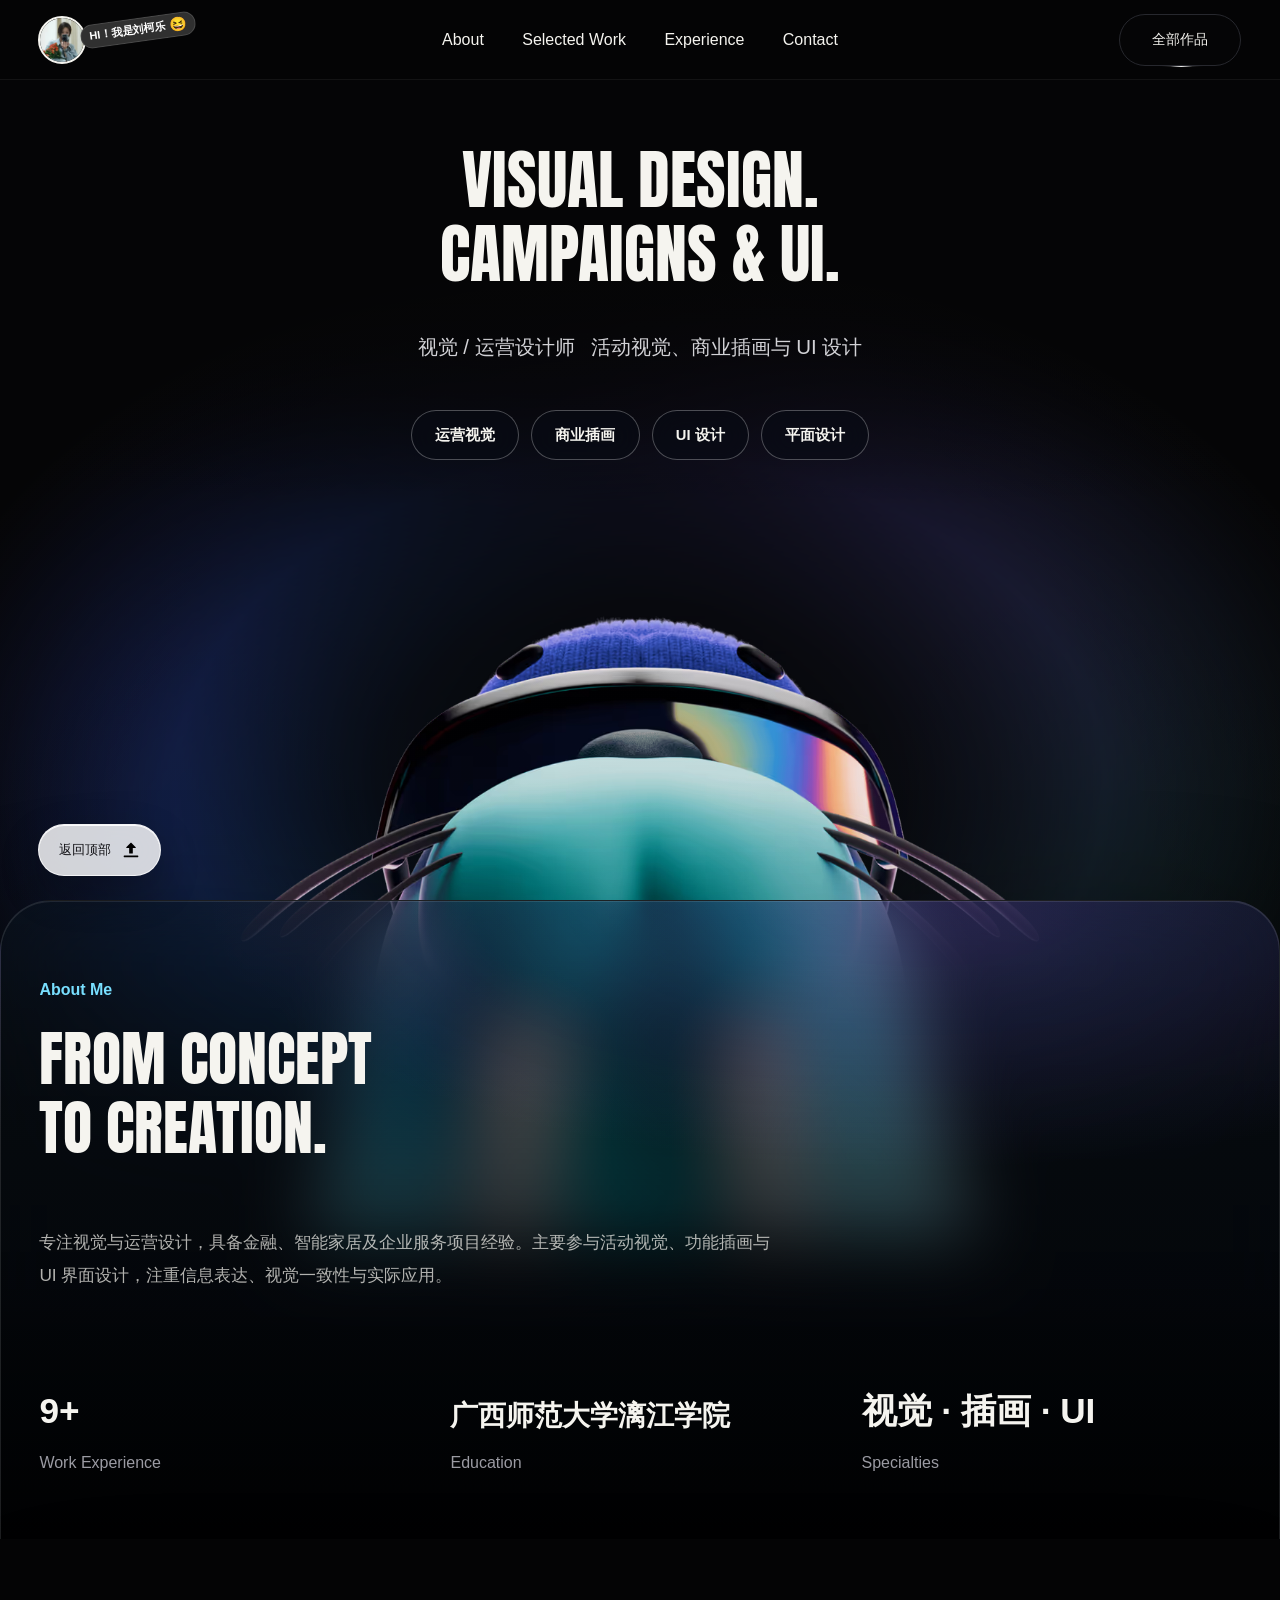
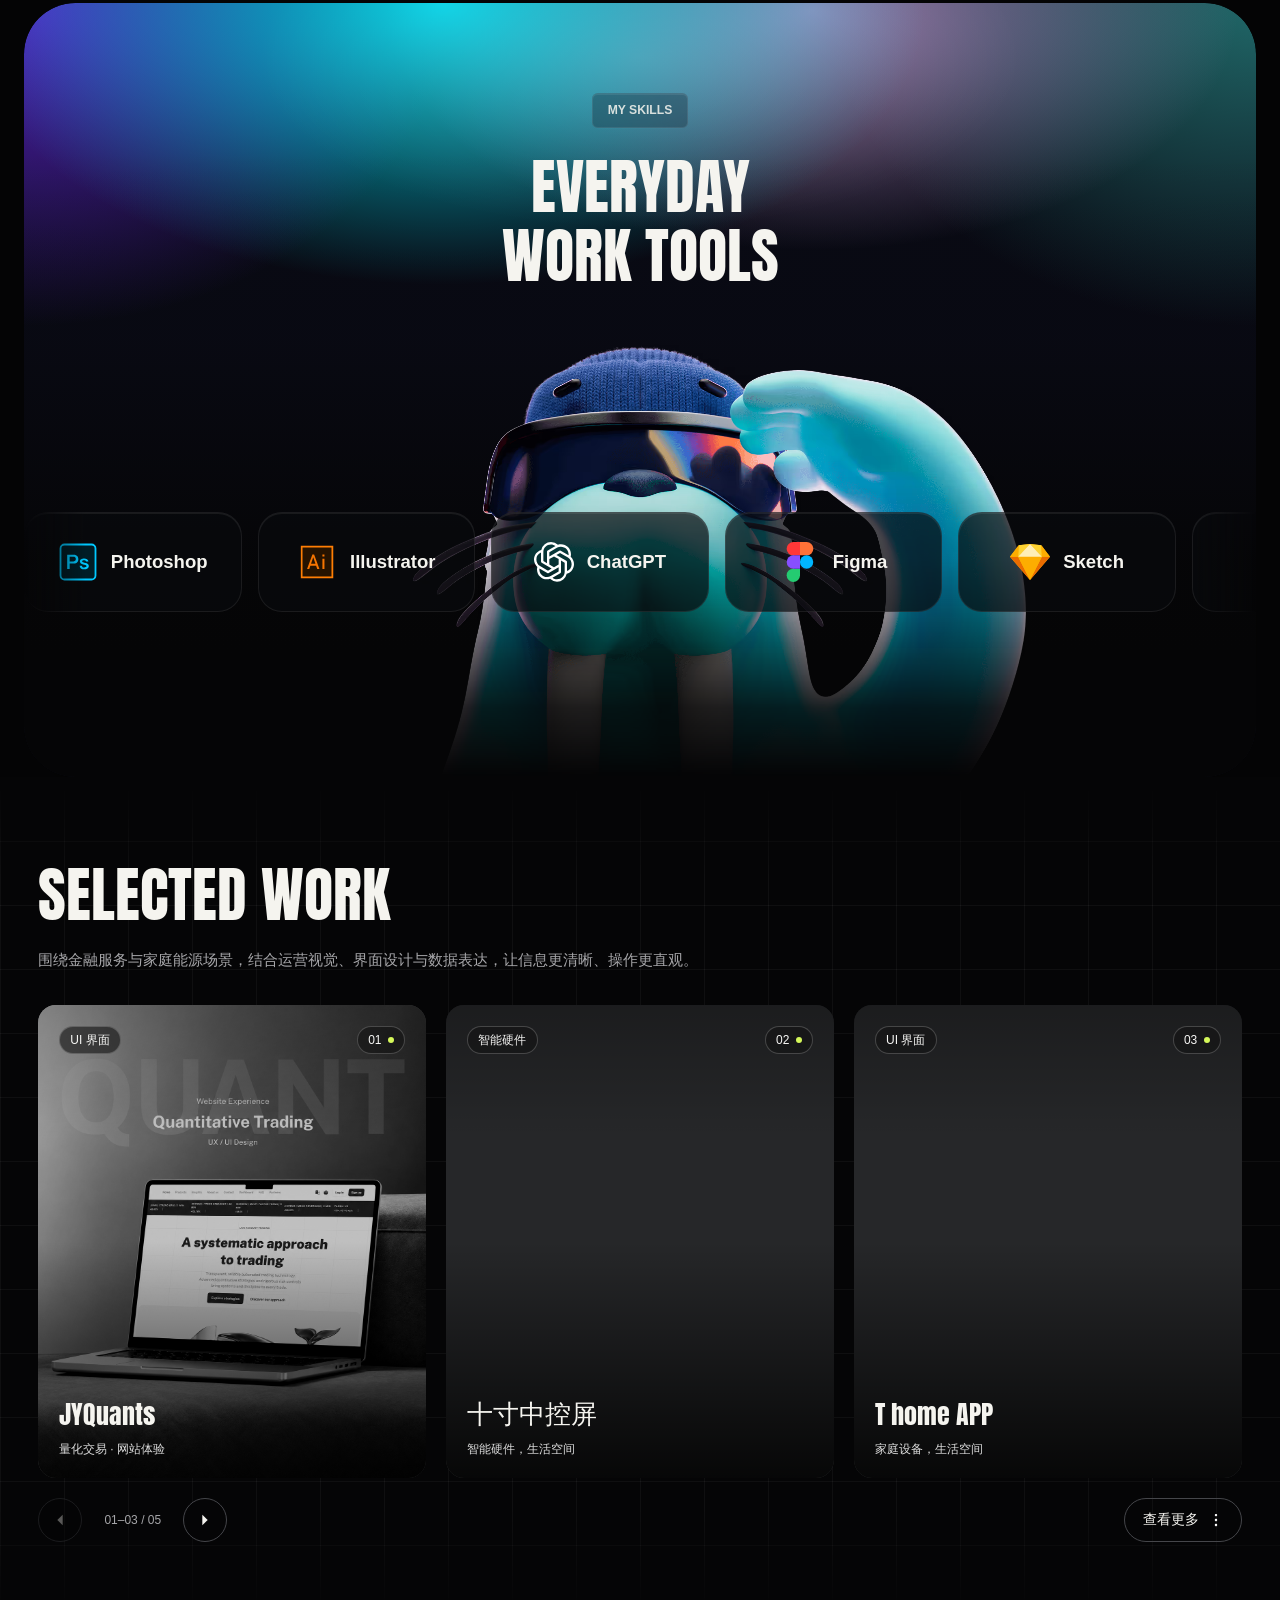
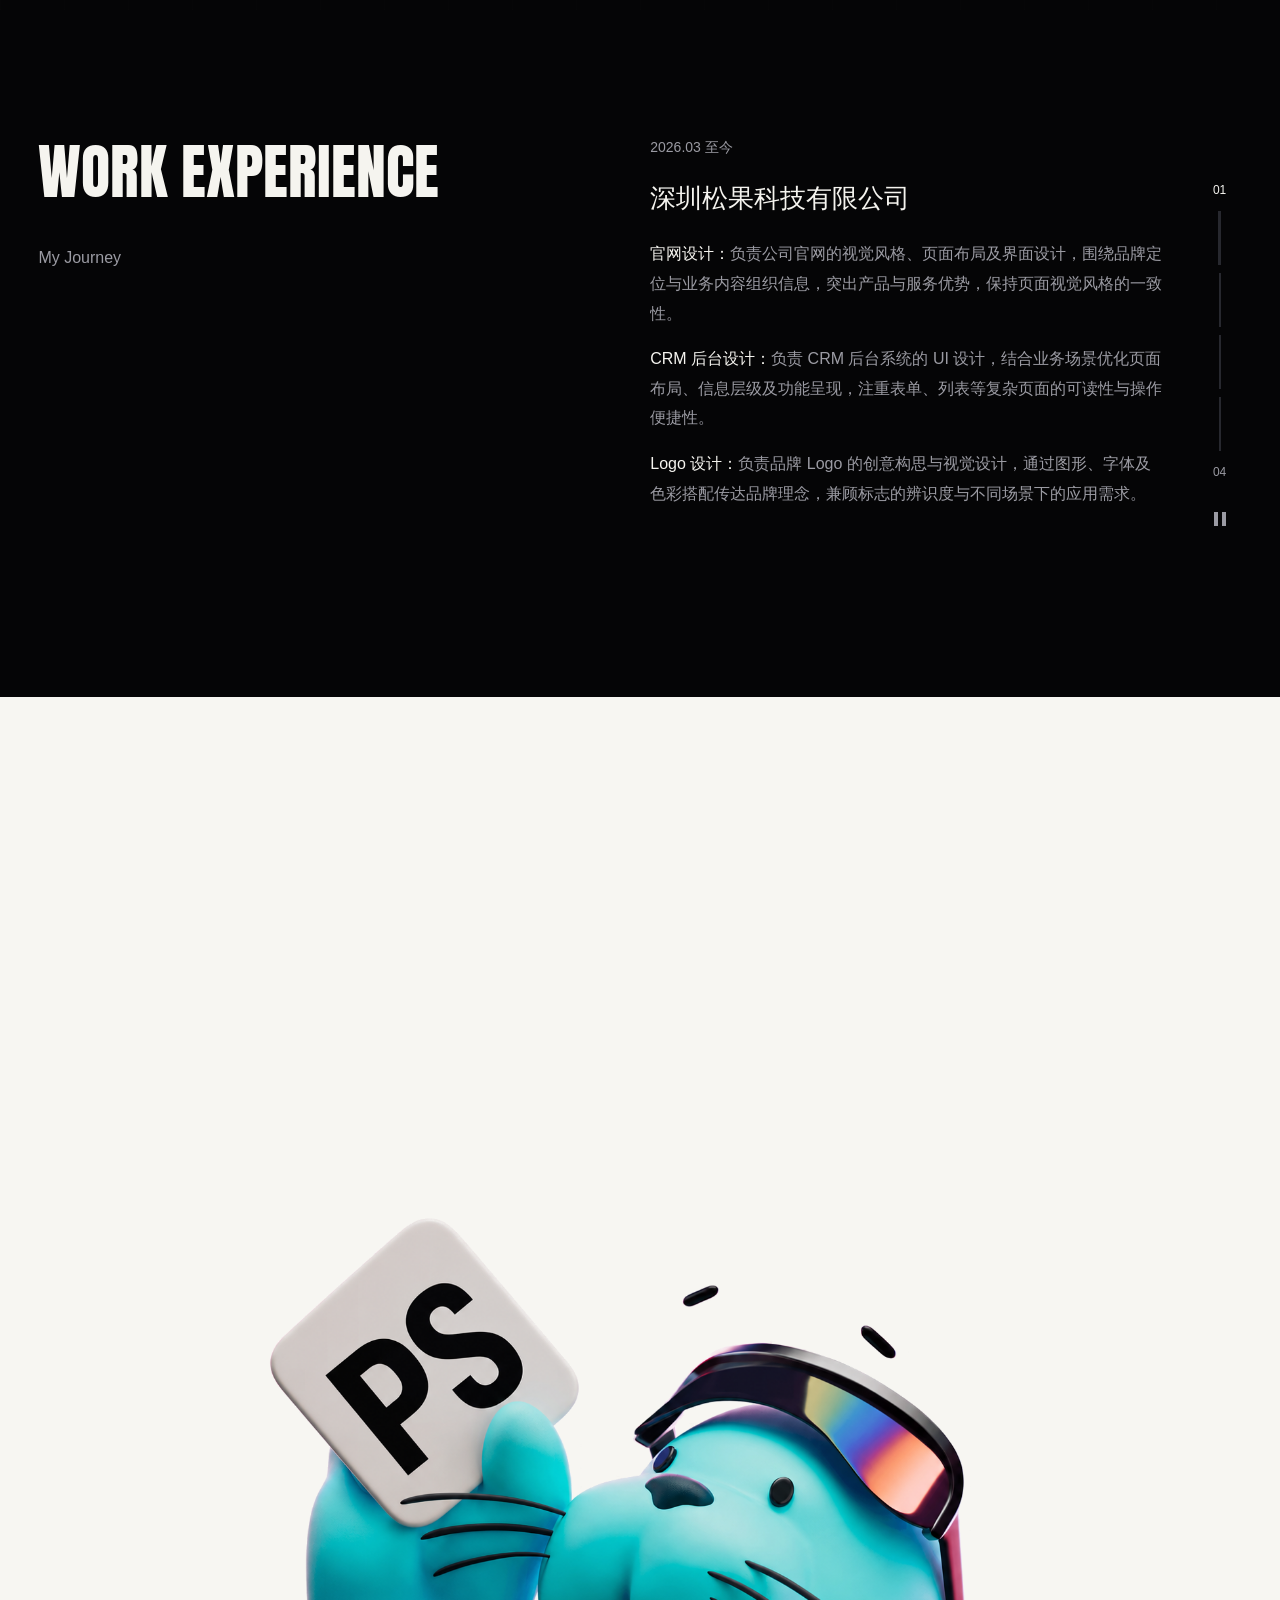
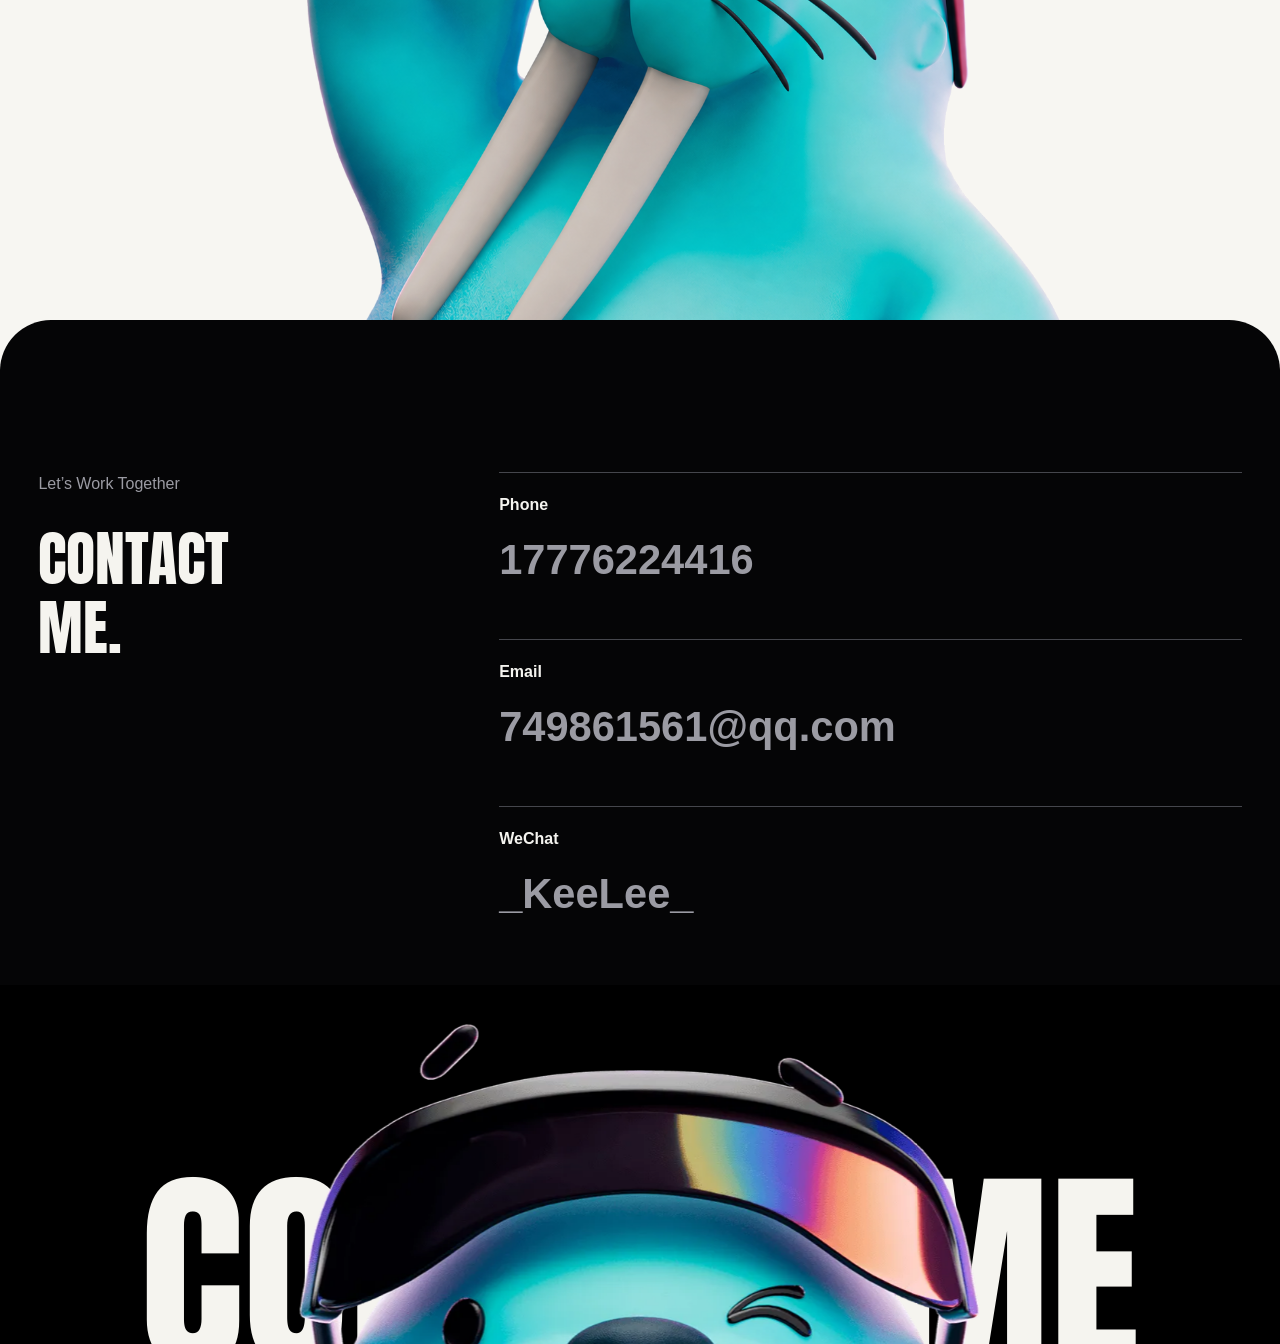
==== commit a0eacfc9: "Update portfolio experience, mobile layout, and optimized case studies" ====
--- a/index.html
+++ b/index.html
@@ -9,9 +9,9 @@
     <link rel="preload" as="image" href="assets/walrus/hero.avif" type="image/avif" media="(min-width: 768px)" />
     <link rel="preload" as="image" href="assets/walrus/hero-mobile-extended.webp" type="image/webp" media="(max-width: 767px)" />
     <link rel="preload" href="assets/fonts/Anton-Regular.ttf" as="font" type="font/ttf" crossorigin />
-    <link rel="stylesheet" href="styles.css?v=20260928-release" />
+    <link rel="stylesheet" href="styles.css?v=20260929-mobile-hero-height" />
     <link rel="stylesheet" href="avatar.css?v=20260928-release" />
-    <script src="projects.js?v=20260928-release" defer></script>
+    <script src="projects.js?v=20260929-ctl-avif" defer></script>
     <script src="featured.js?v=20260928-release" defer></script>
     <script src="project-cards.js?v=20260928-release" defer></script>
     <script src="avatar.js?v=20260928-release" defer></script>
@@ -156,16 +156,29 @@
             <div class="experience-viewport" id="experience-viewport" tabindex="0" role="region" aria-label="工作经历，可上下滚动浏览" data-experience-viewport>
           <ol class="experience-flow" aria-label="按时间从新到旧排列的工作经历">
             <li class="experience-entry">
+              <article aria-labelledby="experience-songguo">
+                <time class="experience-date" datetime="2026-03">2026.03 至今</time>
+                <h3 id="experience-songguo" lang="zh-CN">深圳松果科技有限公司</h3>
+                <button class="experience-expand" type="button" aria-expanded="false" aria-controls="experience-songguo-content">查看更多 <span aria-hidden="true">＋</span></button>
+                <div class="experience-content" id="experience-songguo-content">
+                  <ul class="experience-details">
+                    <li><strong>官网设计：</strong>负责公司官网的视觉风格、页面布局及界面设计，围绕品牌定位与业务内容组织信息，突出产品与服务优势，保持页面视觉风格的一致性。</li>
+                    <li><strong>CRM 后台设计：</strong>负责 CRM 后台系统的 UI 设计，结合业务场景优化页面布局、信息层级及功能呈现，注重表单、列表等复杂页面的可读性与操作便捷性。</li>
+                    <li><strong>Logo 设计：</strong>负责品牌 Logo 的创意构思与视觉设计，通过图形、字体及色彩搭配传达品牌理念，兼顾标志的辨识度与不同场景下的应用需求。</li>
+                  </ul>
+                </div>
+              </article>
+            </li>
+            <li class="experience-entry">
               <article aria-labelledby="experience-identity">
-                <time class="experience-date" datetime="2024-02">2024.02 至今</time>
+                <time class="experience-date" datetime="2024-02">2024.02 至 2026.02</time>
                 <h3 id="experience-identity" lang="zh-CN">深圳诚迈创通科技有限公司</h3>
                 <button class="experience-expand" type="button" aria-expanded="false" aria-controls="experience-identity-content">查看更多 <span aria-hidden="true">＋</span></button>
                 <div class="experience-content" id="experience-identity-content">
-                <p class="experience-role">设计职责：UI 界面 / 运营视觉</p>
                 <ul class="experience-details">
-                  <li><strong>产品界面：</strong>与交互设计师协作，负责 TCL App 迭代及设备控制页面的视觉设计，围绕功能层级、信息布局与控件状态细化方案，保持移动端与设备端的视觉一致性。</li>
-                  <li><strong>设备场景：</strong>参与耳机、商用空调、海外冰箱等产品的控制界面设计，覆盖 10 寸、7 寸、3.5 寸操作屏，结合不同屏幕尺寸梳理内容呈现与操作重点。</li>
-                  <li><strong>运营视觉：</strong>完成企业内部宣传海报，将宣传内容转化为清晰的视觉层级，通过版式、字体与色彩突出主题和关键信息，兼顾画面表现与阅读效率。</li>
+                  <li><strong>移动端：</strong>负责 TCL APP 迭代更新和视觉呈现，确保单品<strong>风格统一突出用户体验</strong>，增加用户使用率，与交互设计共同完成单品设计，提高用户交互体验与视觉效果。</li>
+                  <li><strong>屏端设计：设备端设计</strong>多为 B 端居多，为企业设计<strong>设备操作系统</strong>，确保系统的简单性，与可用性，使操作人员更易上手。</li>
+                  <li><strong>工作成果：成功落地耳机/商用空调/海外冰箱</strong>等单品。以及<strong>10寸/7寸/3.5寸操作屏</strong>。</li>
                 </ul>
                               </div>
               </article>
@@ -176,11 +189,10 @@
                 <h3 id="experience-motion" lang="zh-CN">博彦科技股份有限公司</h3>
                 <button class="experience-expand" type="button" aria-expanded="false" aria-controls="experience-motion-content">查看更多 <span aria-hidden="true">＋</span></button>
                 <div class="experience-content" id="experience-motion-content">
-                <p class="experience-role">设计职责：金融 UI / 活动视觉 / 插画</p>
                 <ul class="experience-details">
-                  <li><strong>运营与插画：</strong>独立完成功能页插画、活动视觉与休市日历设计，结合金融业务与节日主题，通过构图、色彩和图形突出活动权益与关键信息。</li>
-                  <li><strong>产品界面：</strong>负责广发易淘金国际版 App 迭代及开户系统的界面视觉，细化布局、图标与操作状态，梳理金融信息层级，让业务内容更清晰、页面更易读。</li>
-                  <li><strong>设计规范：</strong>协助建立 UI 规范，梳理字体、色彩、控件与状态样式，统一组件和页面表现，为后续迭代提供可复用的视觉参考。</li>
+                  <li>负责广发易淘金（国际版）相关设计，其中包括 APP 迭代更新，以及易淘金国际版开户系统（B 端）根据需求文档进行具体效果图设计，视觉设计（包括主次界面风格化，版面布局细节处理，ICON 绘制，等）</li>
+                  <li>结合用户体验，优化完善设计，完成新 APP 迭代更新需求，协助建立 UI 设计规范。</li>
+                  <li>独立完成功能页插画部分设计，完成活动运营设计以及休市日历设计。</li>
                 </ul>
                               </div>
               </article>
@@ -191,11 +203,10 @@
                 <h3 id="experience-digital" lang="zh-CN">深圳蓝凌软件股份有限公司</h3>
                 <button class="experience-expand" type="button" aria-expanded="false" aria-controls="experience-digital-content">查看更多 <span aria-hidden="true">＋</span></button>
                 <div class="experience-content" id="experience-digital-content">
-                <p class="experience-role">设计职责：企业服务 UI / 宣传视觉</p>
                 <ul class="experience-details">
-                  <li><strong>界面设计：</strong>负责蓝凌专属钉钉的门户与小程序界面，将业务需求转化为页面布局与视觉方案，梳理功能入口和信息层级，让企业办公内容更清晰、操作重点更突出。</li>
-                  <li><strong>宣传视觉：</strong>完成宣传横幅与产品海报，围绕产品定位探索构图、字体与色彩搭配，突出产品特点和核心信息，保持宣传物料的视觉一致性。</li>
-                  <li><strong>组件协作：</strong>参与需求讨论与自定义组件的视觉完善，细化布局、样式和信息呈现，协调组件与整体页面的关系，支持设计方案整理与交付。</li>
+                  <li>负责蓝凌专属钉钉项目界面设计工作，主要包括门户界面，小程序及宣传 BANNER 产品海报等视觉工作：根据产品定位，用户审美倾向与需求，构思 UI 创意。</li>
+                  <li>参与项目需求讨论，在沟通中发现和理解用户需求，并解决问题和优化方案推动项目的顺利进行，提升产品的用户体验。</li>
+                  <li>对新组件的设计：配合相关人员对自定义组件的完善设计。</li>
                 </ul>
                               </div>
               </article>
@@ -205,11 +216,12 @@
             <div class="experience-controls" aria-label="工作经历播放控制">
               <span class="experience-count" aria-hidden="true" data-experience-count>01</span>
               <div class="experience-progress" aria-label="选择工作经历">
-                <button type="button" class="experience-segment" aria-label="查看深圳诚迈创通科技有限公司的经历" aria-controls="experience-viewport" aria-current="step" data-experience-step="0"><span><i></i></span></button>
-                <button type="button" class="experience-segment" aria-label="查看博彦科技股份有限公司的经历" aria-controls="experience-viewport" data-experience-step="1"><span><i></i></span></button>
-                <button type="button" class="experience-segment" aria-label="查看深圳蓝凌软件股份有限公司的经历" aria-controls="experience-viewport" data-experience-step="2"><span><i></i></span></button>
+                <button type="button" class="experience-segment" aria-label="查看深圳松果科技有限公司的经历" aria-controls="experience-viewport" aria-current="step" data-experience-step="0"><span><i></i></span></button>
+                <button type="button" class="experience-segment" aria-label="查看深圳诚迈创通科技有限公司的经历" aria-controls="experience-viewport" data-experience-step="1"><span><i></i></span></button>
+                <button type="button" class="experience-segment" aria-label="查看博彦科技股份有限公司的经历" aria-controls="experience-viewport" data-experience-step="2"><span><i></i></span></button>
+                <button type="button" class="experience-segment" aria-label="查看深圳蓝凌软件股份有限公司的经历" aria-controls="experience-viewport" data-experience-step="3"><span><i></i></span></button>
               </div>
-              <span class="experience-total" aria-hidden="true">03</span>
+              <span class="experience-total" aria-hidden="true">04</span>
               <button type="button" class="experience-toggle" data-experience-toggle aria-label="暂停自动播放" aria-controls="experience-viewport"><span class="experience-playback-icon" aria-hidden="true"></span></button>
             </div>
           </div>
--- a/styles.css
+++ b/styles.css
@@ -2050,11 +2050,22 @@
   .experience-entry article > .experience-date { order: -1; }
 }
 @media (max-width: 767px) {
-  .home-page .hero { min-height: calc(17rem + 132vw - 1.5rem); }
+  .home-page .hero-world {
+    --mobile-hero-height: min(100svh, calc(17rem + 132vw - 1.5rem - 100px));
+  }
+  .home-page .hero {
+    height: auto;
+    min-height: var(--mobile-hero-height);
+    max-height: none;
+  }
+  .home-page .hero-world-visual {
+    bottom: auto;
+    height: var(--mobile-hero-height);
+  }
   .js .home-page .hero-content[data-reveal] { transform: none; }
   .home-page .hero-tags {
     position: absolute;
-    bottom: 2rem;
+    bottom: calc(2rem + 30px);
     left: 50%;
     width: calc(100% - 2rem);
     margin-top: 0;
@@ -2104,8 +2115,6 @@
   .home-page .work-label,
   .home-page .work-glass-copy p,
   .home-page .work-glass-copy a,
-  .home-page .work-profile-facts dd,
-  .home-page .work-profile-facts .work-profile-school,
   .home-page .work-profile-facts dt,
   .home-page .partners-copy > p,
   .home-page .partner-logo-card,
@@ -2131,7 +2140,8 @@
   .home-page .media-fallback {
     font-size: 14px;
   }
-  .home-page .work-profile-facts dd { white-space: normal; }
+  .home-page .work-profile-facts dd,
+  .home-page .work-profile-facts .work-profile-school { font-size: 16px; white-space: normal; }
 }
 
 /* Mobile review: clearer facts and a shorter skills scene. */
